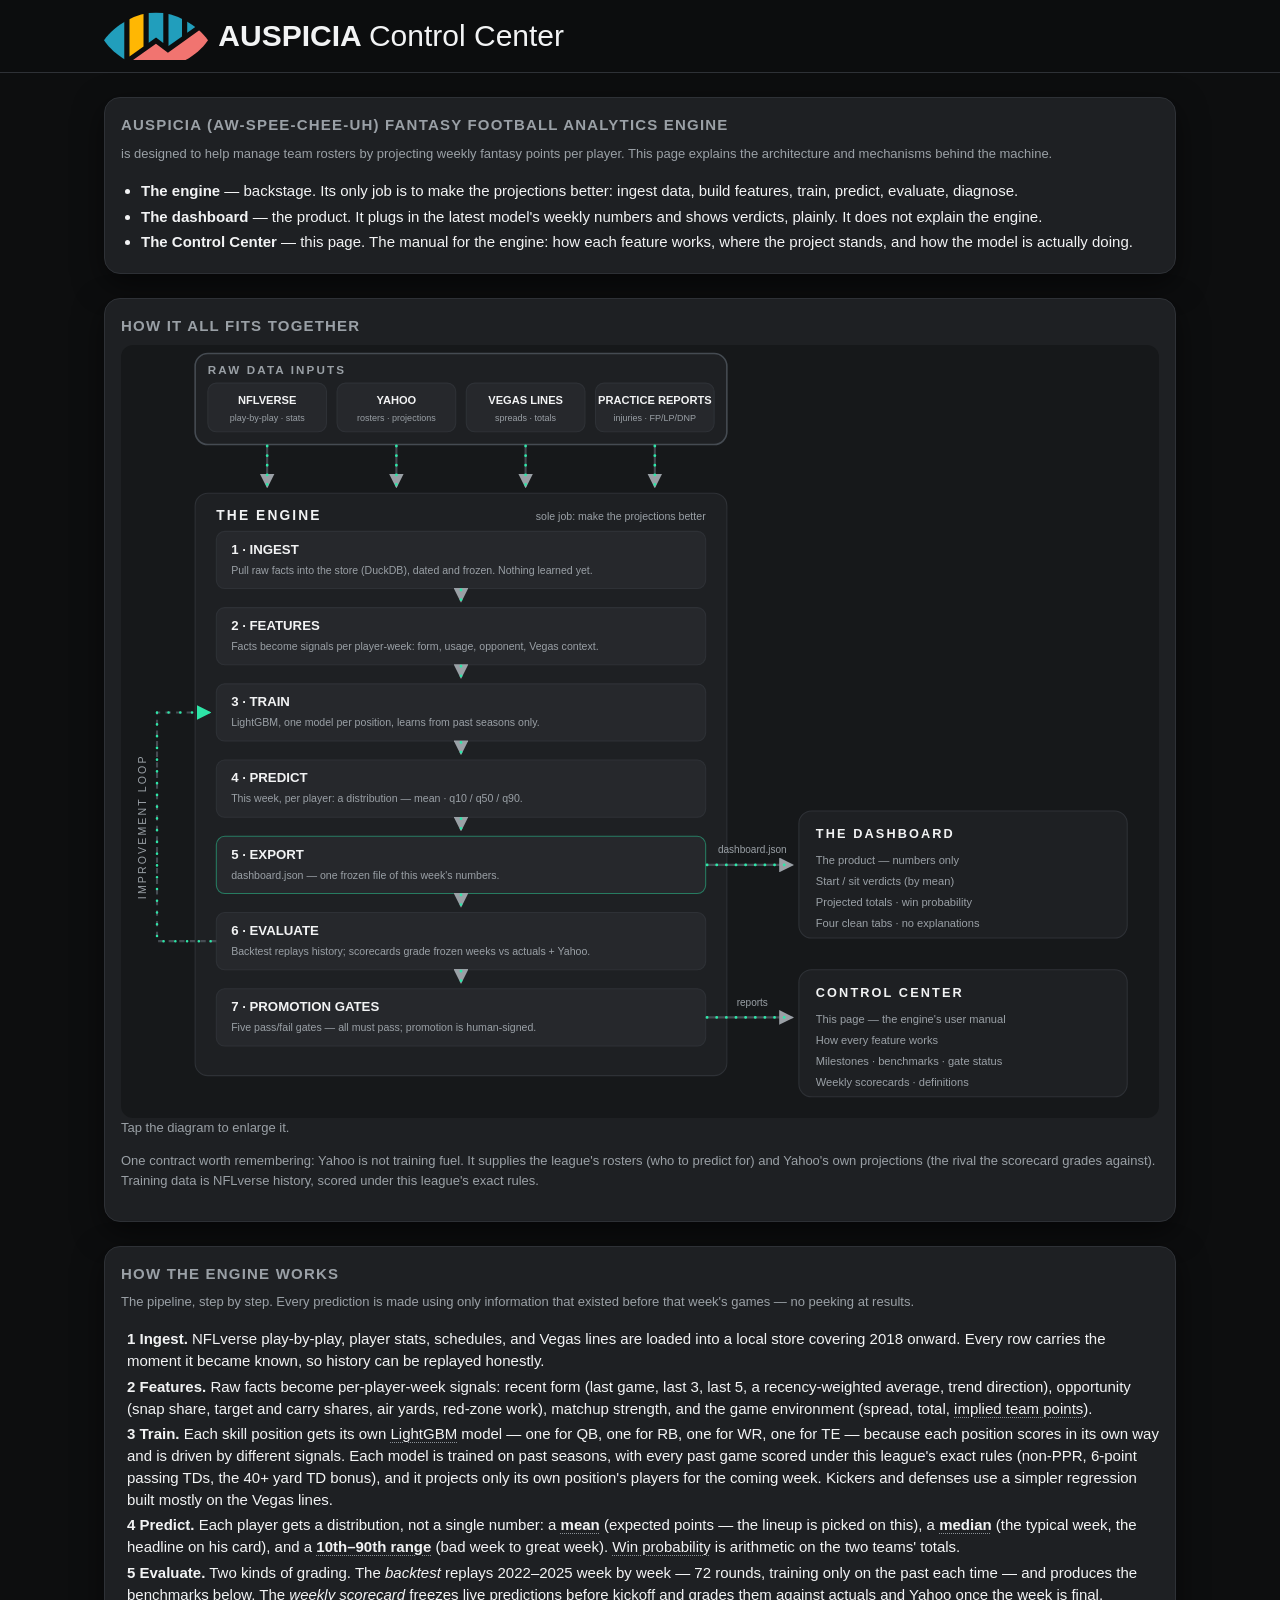
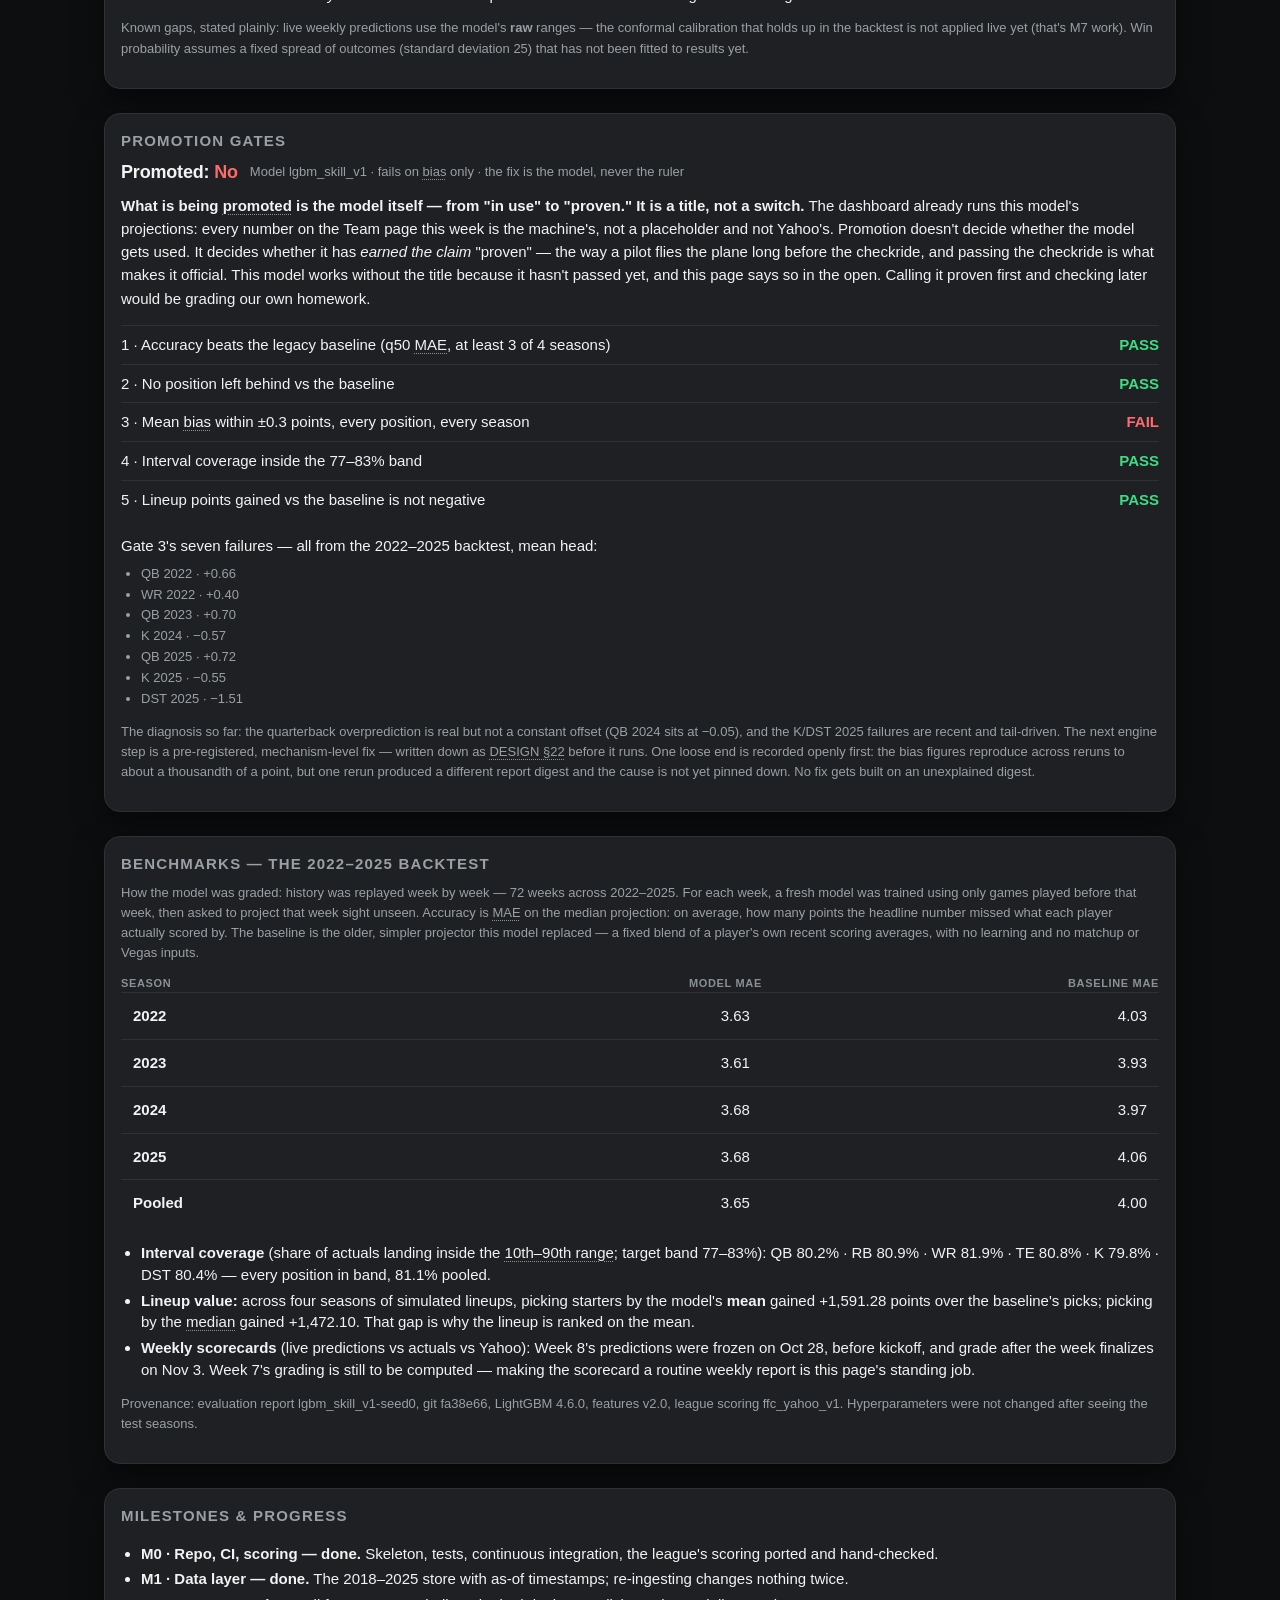
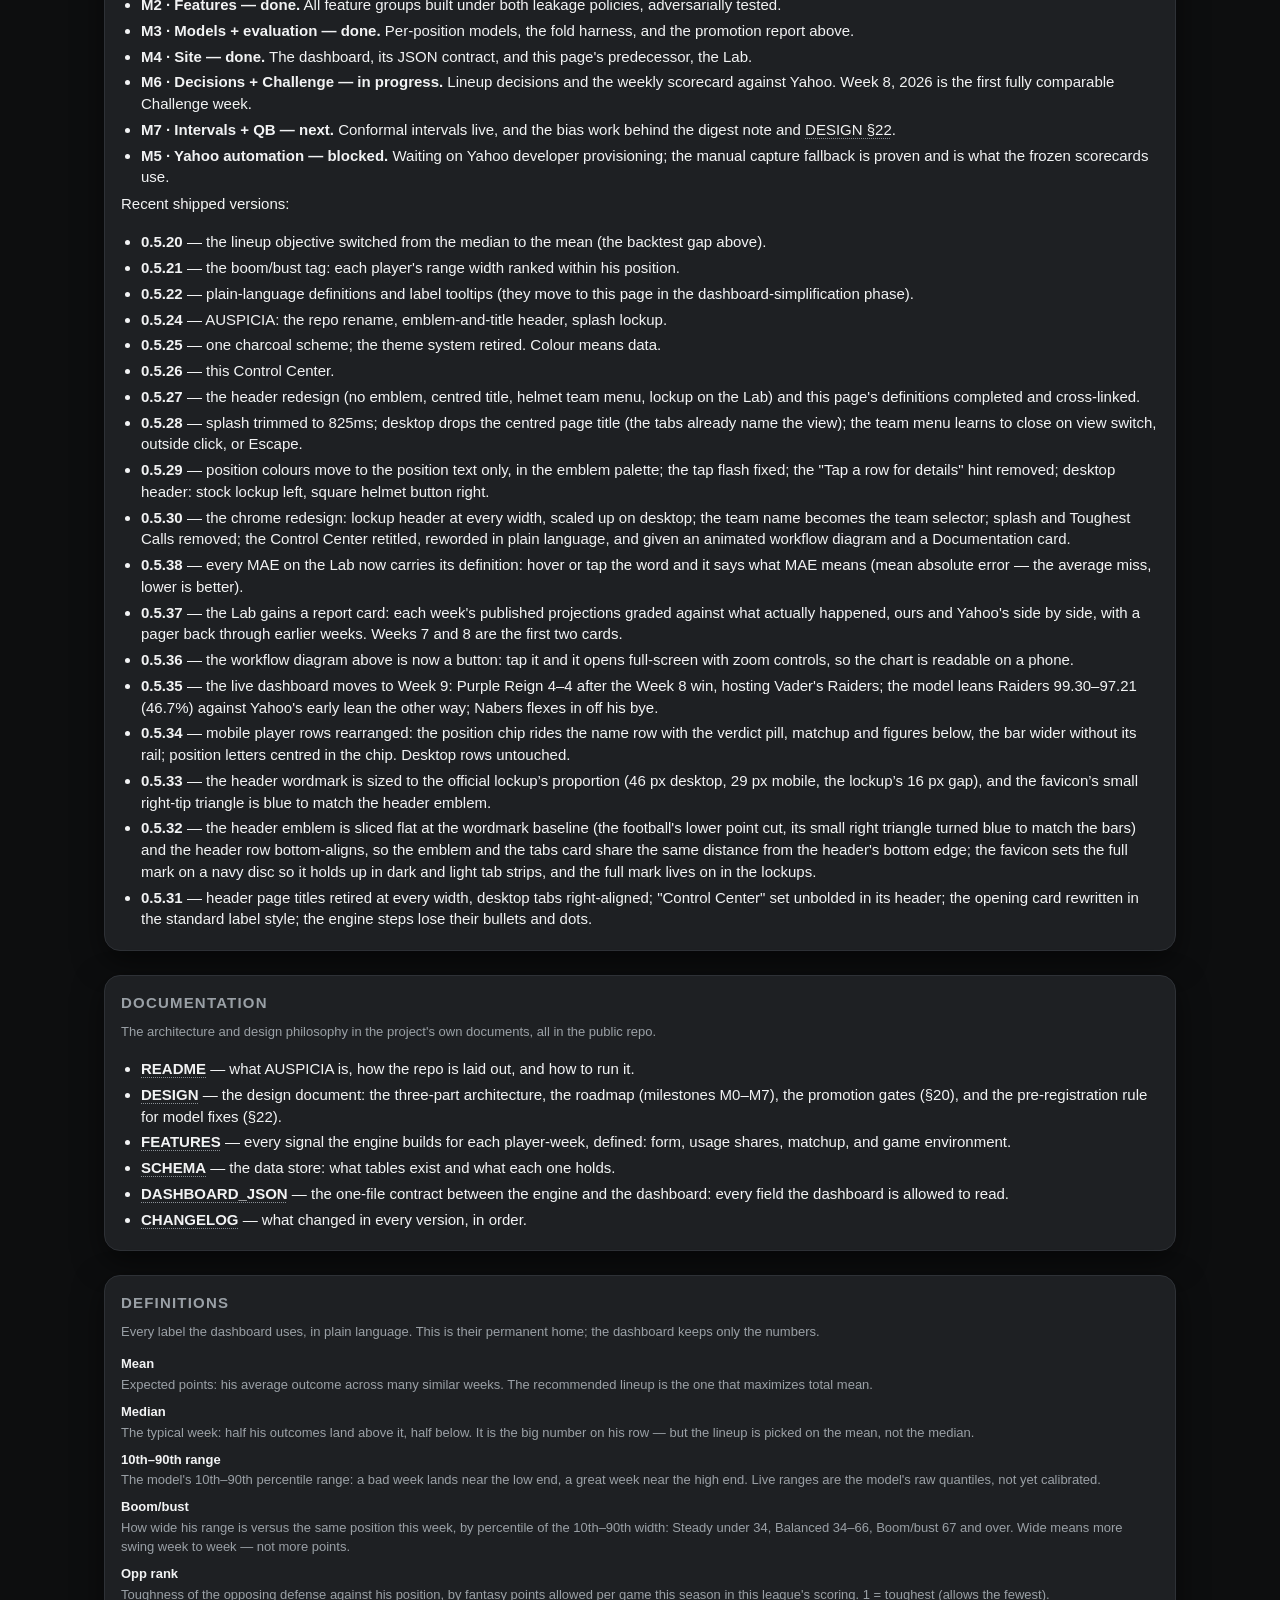
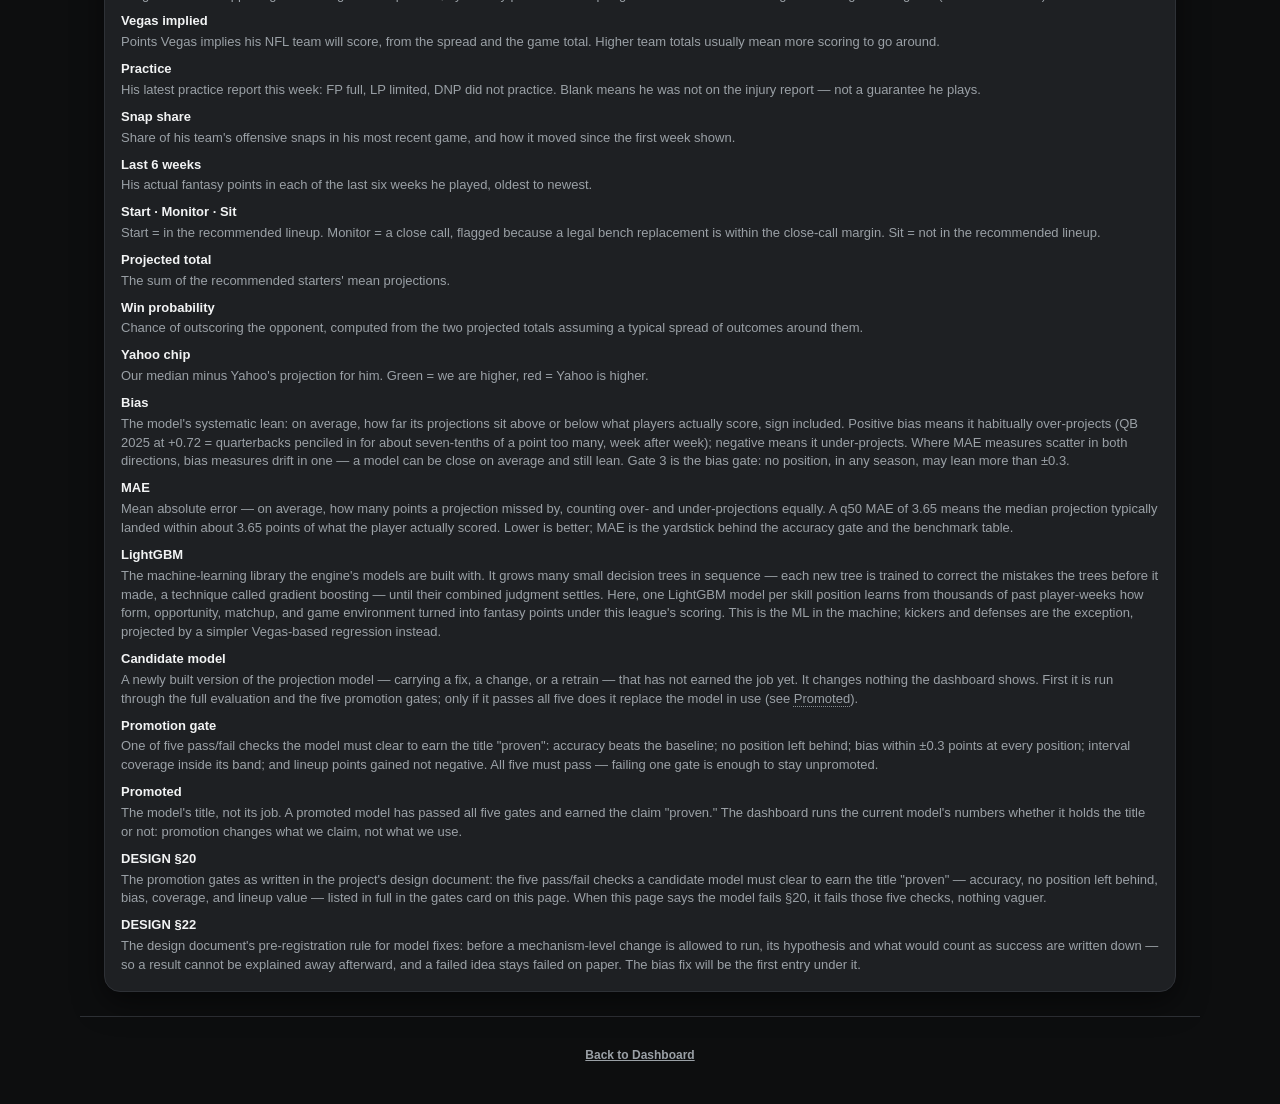
==== site/control.html @ 410cae4e "Lab: MAE carries its definition hover everywhere it appears (0.5.38)" ====
<!DOCTYPE html>
<html lang="en">
<head>
  <meta charset="utf-8">
  <meta name="viewport" content="width=device-width, initial-scale=1, viewport-fit=cover">
  <title>AUSPICIA Control Center</title>
  <link rel="icon" href="favicon.svg" type="image/svg+xml">
  <link rel="icon" href="favicon-32.png" type="image/png" sizes="32x32">
  <link rel="apple-touch-icon" href="apple-touch-icon.png">
  <meta name="theme-color" content="#0d0e0f">
  <link rel="stylesheet" href="app.css">
  <style>
    /* The Control Center keeps the emblem header; its brand rules live here
       now that the dashboard header no longer uses them. */
    .brand { display: flex; align-items: center; gap: 10px; font-weight: 800; font-size: 18px; white-space: nowrap; }
    .brand-sub { font-weight: 400; }
    /* The engine steps are numbered paragraphs, not a bulleted list: no
       markers, the number sits where the bullet used to be, and the step
       name flows in line with the rest of the text. */
    .steps { list-style: none; padding-left: 6px; }
    .brand-mark { height: 30px; width: auto; display: block; }
    .stack { display: flex; flex-direction: column; gap: 24px; }
    .diagram { width: 100%; height: auto; display: block; border-radius: 12px; }
    /* The diagram is a button: tapping it opens the enlarged view below.
       The button itself is invisible chrome — no border, no background. */
    .diagram-btn { display: block; width: 100%; padding: 0; border: 0; background: none; cursor: zoom-in; border-radius: 12px; -webkit-tap-highlight-color: transparent; }
    .diagram-hint { margin-top: 8px; }
    /* Enlarged diagram: a full-screen layer with its own zoom controls.
       The stage scrolls, so at any zoom past full width the reader pans by
       dragging or swiping; the buttons (or a double-tap) change the zoom. */
    .zoom { position: fixed; inset: 0; z-index: 60; background: #050607; display: flex; flex-direction: column; }
    .zoom[hidden] { display: none; }
    .zoom-bar { display: flex; align-items: center; justify-content: space-between; gap: 12px; padding: 10px 12px; }
    .zoom-title { font-size: 13px; color: var(--muted); }
    .zoom-btns { display: flex; gap: 8px; }
    .zoom-btns button { min-width: 44px; height: 44px; padding: 0 12px; border-radius: 10px; border: 1px solid var(--line); background: var(--card2); color: var(--text); font-size: 20px; line-height: 1; cursor: pointer; -webkit-tap-highlight-color: transparent; }
    .zoom-stage { flex: 1; overflow: auto; -webkit-overflow-scrolling: touch; padding: 4px 10px 18px; }
    .zoom-stage img { display: block; margin: 0 auto; max-width: none; height: auto; border-radius: 8px; }
    .gate-fails { margin: 8px 0 0; padding-left: 20px; color: var(--muted); font-size: 13px; }
    .gate-fails li { margin: 2px 0; }
    .status-line { display: flex; align-items: center; gap: 12px; flex-wrap: wrap; margin-bottom: 8px; }
    .status-line .verdict { font-size: 18px; font-weight: 800; letter-spacing: -0.01em; }
    .tbl td.pos-name { font-weight: 700; white-space: nowrap; }
    .card p { line-height: 1.55; }
    .defs > div { scroll-margin-top: 84px; }
    a.deflink { color: inherit; text-decoration: underline dotted var(--faint) 1px; text-underline-offset: 3px; }
    a.deflink:hover { color: var(--accent); }
    .card p:first-of-type { margin-top: 0; }
    /* The back link gets its own line, centred, under the footer note. */
    footer a { margin-left: 0; flex-basis: 100%; text-align: center; margin-top: 6px; }
    @media (min-width: 721px) {
      /* Desktop: the header lockup scales up to match the dashboard's
         (48px emblem, 30px text). Mobile keeps the compact size. */
      .brand { font-size: 30px; }
      .brand-mark { height: 48px; }
    }

  </style>
</head>
<body>
  <header class="top">
    <div class="top-in">
      <div class="brand"><img class="brand-mark" src="emblem.svg" alt="AUSPICIA"><span>AUSPICIA <span class="brand-sub">Control Center</span></span></div>
    </div>
  </header>
  <main>
    <div class="stack">

      <section class="card" aria-label="What AUSPICIA is">
        <h2>AUSPICIA (aw-SPEE-chee-uh) fantasy football analytics engine</h2>
        <p class="sub">is designed to help manage team rosters by projecting weekly fantasy points per player. This page explains the architecture and mechanisms behind the machine.</p>
        <ul class="why">
          <li><b>The engine</b> — backstage. Its only job is to make the projections better: ingest data, build features, train, predict, evaluate, diagnose.</li>
          <li><b>The dashboard</b> — the product. It plugs in the latest model's weekly numbers and shows verdicts, plainly. It does not explain the engine.</li>
          <li><b>The Control Center</b> — this page. The manual for the engine: how each feature works, where the project stands, and how the model is actually doing.</li>
        </ul>
      </section>

      <section class="card" aria-label="How it all fits together">
        <h2>How it all fits together</h2>
        <button type="button" class="diagram-btn" id="diagramOpen" aria-label="Enlarge the workflow diagram">
          <img class="diagram" src="workflow.svg" alt="Workflow diagram: the four raw data inputs — NFLverse, Yahoo, Vegas lines, and practice reports — sit in one box and flow down into the engine: ingest, features, train, predict, export, evaluate, promotion gates. The export sends dashboard.json to the dashboard; the gates send reports to the Control Center; an improvement loop runs from evaluate back up to train.">
        </button>
        <p class="sub diagram-hint">Tap the diagram to enlarge it.</p>
        <p class="sub">One contract worth remembering: Yahoo is not training fuel. It supplies the league's rosters (who to predict for) and Yahoo's own projections (the rival the scorecard grades against). Training data is NFLverse history, scored under this league's exact rules.</p>
      </section>

      <section class="card" aria-label="How the engine works">
        <h2>How the engine works</h2>
        <p class="sub">The pipeline, step by step. Every prediction is made using only information that existed before that week's games — no peeking at results.</p>
        <ul class="why steps">
          <li><b>1 Ingest.</b> NFLverse play-by-play, player stats, schedules, and Vegas lines are loaded into a local store covering 2018 onward. Every row carries the moment it became known, so history can be replayed honestly.</li>
          <li><b>2 Features.</b> Raw facts become per-player-week signals: recent form (last game, last 3, last 5, a recency-weighted average, trend direction), opportunity (snap share, target and carry shares, air yards, red-zone work), matchup strength, and the game environment (spread, total, <a class="deflink" href="#def-vegas">implied team points</a>).</li>
          <li><b>3 Train.</b> Each skill position gets its own <a class="deflink" href="#def-lightgbm">LightGBM</a> model — one for QB, one for RB, one for WR, one for TE — because each position scores in its own way and is driven by different signals. Each model is trained on past seasons, with every past game scored under this league's exact rules (non-PPR, 6-point passing TDs, the 40+ yard TD bonus), and it projects only its own position's players for the coming week. Kickers and defenses use a simpler regression built mostly on the Vegas lines.</li>
          <li><b>4 Predict.</b> Each player gets a distribution, not a single number: a <a class="deflink" href="#def-mean"><b>mean</b></a> (expected points — the lineup is picked on this), a <a class="deflink" href="#def-median"><b>median</b></a> (the typical week, the headline on his card), and a <a class="deflink" href="#def-range"><b>10th–90th range</b></a> (bad week to great week). <a class="deflink" href="#def-winprob">Win probability</a> is arithmetic on the two teams' totals.</li>
          <li><b>5 Evaluate.</b> Two kinds of grading. The <i>backtest</i> replays 2022–2025 week by week — 72 rounds, training only on the past each time — and produces the benchmarks below. The <i>weekly scorecard</i> freezes live predictions before kickoff and grades them against actuals and Yahoo once the week is final.</li>
        </ul>
        <p class="sub">Known gaps, stated plainly: live weekly predictions use the model's <b>raw</b> ranges — the conformal calibration that holds up in the backtest is not applied live yet (that's M7 work). Win probability assumes a fixed spread of outcomes (standard deviation 25) that has not been fitted to results yet.</p>
      </section>

      <section class="card" aria-label="Promotion gates">
        <h2>Promotion gates</h2>
        <div class="status-line">
          <span class="verdict">Promoted: <span class="fail">No</span></span>
          <span class="sub">Model <span class="num">lgbm_skill_v1</span> · fails on <a class="deflink" href="#def-bias">bias</a> only · the fix is the model, never the ruler</span>
        </div>
        <p><b>What is being <a class="deflink" href="#def-promoted">promoted</a> is the model itself — from "in use" to "proven." It is a title, not a switch.</b> The dashboard already runs this model's projections: every number on the Team page this week is the machine's, not a placeholder and not Yahoo's. Promotion doesn't decide whether the model gets used. It decides whether it has <i>earned the claim</i> "proven" — the way a pilot flies the plane long before the checkride, and passing the checkride is what makes it official. This model works without the title because it hasn't passed yet, and this page says so in the open. Calling it proven first and checking later would be grading our own homework.</p>
        <ul class="crit">
          <li><span>1 · Accuracy beats the legacy baseline (q50 <a class="deflink" href="#def-mae">MAE</a>, at least 3 of 4 seasons)</span><span class="pass">PASS</span></li>
          <li><span>2 · No position left behind vs the baseline</span><span class="pass">PASS</span></li>
          <li><span>3 · Mean <a class="deflink" href="#def-bias">bias</a> within ±0.3 points, every position, every season</span><span class="fail">FAIL</span></li>
          <li><span>4 · Interval coverage inside the 77–83% band</span><span class="pass">PASS</span></li>
          <li><span>5 · Lineup points gained vs the baseline is not negative</span><span class="pass">PASS</span></li>
        </ul>
        <p style="margin-bottom: 0;">Gate 3's seven failures — all from the 2022–2025 backtest, mean head:</p>
        <ul class="gate-fails">
          <li>QB 2022 · <span class="num">+0.66</span></li>
          <li>WR 2022 · <span class="num">+0.40</span></li>
          <li>QB 2023 · <span class="num">+0.70</span></li>
          <li>K 2024 · <span class="num">−0.57</span></li>
          <li>QB 2025 · <span class="num">+0.72</span></li>
          <li>K 2025 · <span class="num">−0.55</span></li>
          <li>DST 2025 · <span class="num">−1.51</span></li>
        </ul>
        <p class="sub">The diagnosis so far: the quarterback overprediction is real but not a constant offset (QB 2024 sits at −0.05), and the K/DST 2025 failures are recent and tail-driven. The next engine step is a pre-registered, mechanism-level fix — written down as <a class="deflink" href="#def-design22">DESIGN §22</a> before it runs. One loose end is recorded openly first: the bias figures reproduce across reruns to about a thousandth of a point, but one rerun produced a different report digest and the cause is not yet pinned down. No fix gets built on an unexplained digest.</p>
      </section>

      <section class="card" aria-label="Benchmarks">
        <h2>Benchmarks — the 2022–2025 backtest</h2>
        <p class="sub">How the model was graded: history was replayed week by week — 72 weeks across 2022–2025. For each week, a fresh model was trained using only games played before that week, then asked to project that week sight unseen. Accuracy is <a class="deflink" href="#def-mae">MAE</a> on the median projection: on average, how many points the headline number missed what each player actually scored by. The baseline is the older, simpler projector this model replaced — a fixed blend of a player's own recent scoring averages, with no learning and no matchup or Vegas inputs.</p>
        <div class="table-card" style="padding: 0; overflow-x: auto;">
          <table class="tbl">
            <thead>
              <tr><th scope="col">Season</th><th scope="col" class="r">Model MAE</th><th scope="col" class="r">Baseline MAE</th></tr>
            </thead>
            <tbody>
              <tr><td class="pos-name">2022</td><td class="r num">3.63</td><td class="r num">4.03</td></tr>
              <tr><td class="pos-name">2023</td><td class="r num">3.61</td><td class="r num">3.93</td></tr>
              <tr><td class="pos-name">2024</td><td class="r num">3.68</td><td class="r num">3.97</td></tr>
              <tr><td class="pos-name">2025</td><td class="r num">3.68</td><td class="r num">4.06</td></tr>
              <tr><td class="pos-name">Pooled</td><td class="r num">3.65</td><td class="r num">4.00</td></tr>
            </tbody>
          </table>
        </div>
        <ul class="why">
          <li><b>Interval coverage</b> (share of actuals landing inside the <a class="deflink" href="#def-range">10th–90th range</a>; target band 77–83%): QB <span class="num">80.2%</span> · RB <span class="num">80.9%</span> · WR <span class="num">81.9%</span> · TE <span class="num">80.8%</span> · K <span class="num">79.8%</span> · DST <span class="num">80.4%</span> — every position in band, <span class="num">81.1%</span> pooled.</li>
          <li><b>Lineup value:</b> across four seasons of simulated lineups, picking starters by the model's <b>mean</b> gained <span class="num">+1,591.28</span> points over the baseline's picks; picking by the <a class="deflink" href="#def-median">median</a> gained <span class="num">+1,472.10</span>. That gap is why the lineup is ranked on the mean.</li>
          <li><b>Weekly scorecards</b> (live predictions vs actuals vs Yahoo): Week 8's predictions were frozen on Oct 28, before kickoff, and grade after the week finalizes on Nov 3. Week 7's grading is still to be computed — making the scorecard a routine weekly report is this page's standing job.</li>
        </ul>
        <p class="sub">Provenance: evaluation report <span class="num">lgbm_skill_v1-seed0</span>, git <span class="num">fa38e66</span>, LightGBM 4.6.0, features v2.0, league scoring ffc_yahoo_v1. Hyperparameters were not changed after seeing the test seasons.</p>
      </section>

      <section class="card" aria-label="Milestones and progress">
        <h2>Milestones &amp; progress</h2>
        <ul class="why">
          <li><b>M0 · Repo, CI, scoring — done.</b> Skeleton, tests, continuous integration, the league's scoring ported and hand-checked.</li>
          <li><b>M1 · Data layer — done.</b> The 2018–2025 store with as-of timestamps; re-ingesting changes nothing twice.</li>
          <li><b>M2 · Features — done.</b> All feature groups built under both leakage policies, adversarially tested.</li>
          <li><b>M3 · Models + evaluation — done.</b> Per-position models, the fold harness, and the promotion report above.</li>
          <li><b>M4 · Site — done.</b> The dashboard, its JSON contract, and this page's predecessor, the Lab.</li>
          <li><b>M6 · Decisions + Challenge — in progress.</b> Lineup decisions and the weekly scorecard against Yahoo. Week 8, 2026 is the first fully comparable Challenge week.</li>
          <li><b>M7 · Intervals + QB — next.</b> Conformal intervals live, and the bias work behind the digest note and <a class="deflink" href="#def-design22">DESIGN §22</a>.</li>
          <li><b>M5 · Yahoo automation — blocked.</b> Waiting on Yahoo developer provisioning; the manual capture fallback is proven and is what the frozen scorecards use.</li>
        </ul>
        <p style="margin-bottom: 0;">Recent shipped versions:</p>
        <ul class="why">
          <li><b>0.5.20</b> — the lineup objective switched from the median to the mean (the backtest gap above).</li>
          <li><b>0.5.21</b> — the boom/bust tag: each player's range width ranked within his position.</li>
          <li><b>0.5.22</b> — plain-language definitions and label tooltips (they move to this page in the dashboard-simplification phase).</li>
          <li><b>0.5.24</b> — AUSPICIA: the repo rename, emblem-and-title header, splash lockup.</li>
          <li><b>0.5.25</b> — one charcoal scheme; the theme system retired. Colour means data.</li>
          <li><b>0.5.26</b> — this Control Center.</li>
          <li><b>0.5.27</b> — the header redesign (no emblem, centred title, helmet team menu, lockup on the Lab) and this page's definitions completed and cross-linked.</li>
          <li><b>0.5.28</b> — splash trimmed to 825ms; desktop drops the centred page title (the tabs already name the view); the team menu learns to close on view switch, outside click, or Escape.</li>
          <li><b>0.5.29</b> — position colours move to the position text only, in the emblem palette; the tap flash fixed; the "Tap a row for details" hint removed; desktop header: stock lockup left, square helmet button right.</li>
          <li><b>0.5.30</b> — the chrome redesign: lockup header at every width, scaled up on desktop; the team name becomes the team selector; splash and Toughest Calls removed; the Control Center retitled, reworded in plain language, and given an animated workflow diagram and a Documentation card.</li>
          <li><b>0.5.38</b> — every MAE on the Lab now carries its definition: hover or tap the word and it says what MAE means (mean absolute error — the average miss, lower is better).</li>
          <li><b>0.5.37</b> — the Lab gains a report card: each week's published projections graded against what actually happened, ours and Yahoo's side by side, with a pager back through earlier weeks. Weeks 7 and 8 are the first two cards.</li>
          <li><b>0.5.36</b> — the workflow diagram above is now a button: tap it and it opens full-screen with zoom controls, so the chart is readable on a phone.</li>
          <li><b>0.5.35</b> — the live dashboard moves to Week 9: Purple Reign 4–4 after the Week 8 win, hosting Vader's Raiders; the model leans Raiders 99.30–97.21 (46.7%) against Yahoo's early lean the other way; Nabers flexes in off his bye.</li>
          <li><b>0.5.34</b> — mobile player rows rearranged: the position chip rides the name row with the verdict pill, matchup and figures below, the bar wider without its rail; position letters centred in the chip. Desktop rows untouched.</li>
          <li><b>0.5.33</b> — the header wordmark is sized to the official lockup’s proportion (46 px desktop, 29 px mobile, the lockup’s 16 px gap), and the favicon’s small right-tip triangle is blue to match the header emblem.</li>
          <li><b>0.5.32</b> — the header emblem is sliced flat at the wordmark baseline (the football's lower point cut, its small right triangle turned blue to match the bars) and the header row bottom-aligns, so the emblem and the tabs card share the same distance from the header's bottom edge; the favicon sets the full mark on a navy disc so it holds up in dark and light tab strips, and the full mark lives on in the lockups.</li>
          <li><b>0.5.31</b> — header page titles retired at every width, desktop tabs right-aligned; "Control Center" set unbolded in its header; the opening card rewritten in the standard label style; the engine steps lose their bullets and dots.</li>
        </ul>
      </section>

      <section class="card" aria-label="Documentation">
        <h2>Documentation</h2>
        <p class="sub">The architecture and design philosophy in the project's own documents, all in the public repo.</p>
        <ul class="why">
          <li><a class="deflink" href="https://github.com/Jpidge/auspicia/blob/main/README.md"><b>README</b></a> — what AUSPICIA is, how the repo is laid out, and how to run it.</li>
          <li><a class="deflink" href="https://github.com/Jpidge/auspicia/blob/main/docs/DESIGN.md"><b>DESIGN</b></a> — the design document: the three-part architecture, the roadmap (milestones M0–M7), the promotion gates (§20), and the pre-registration rule for model fixes (§22).</li>
          <li><a class="deflink" href="https://github.com/Jpidge/auspicia/blob/main/docs/FEATURES.md"><b>FEATURES</b></a> — every signal the engine builds for each player-week, defined: form, usage shares, matchup, and game environment.</li>
          <li><a class="deflink" href="https://github.com/Jpidge/auspicia/blob/main/docs/SCHEMA.md"><b>SCHEMA</b></a> — the data store: what tables exist and what each one holds.</li>
          <li><a class="deflink" href="https://github.com/Jpidge/auspicia/blob/main/docs/DASHBOARD_JSON.md"><b>DASHBOARD_JSON</b></a> — the one-file contract between the engine and the dashboard: every field the dashboard is allowed to read.</li>
          <li><a class="deflink" href="https://github.com/Jpidge/auspicia/blob/main/CHANGELOG.md"><b>CHANGELOG</b></a> — what changed in every version, in order.</li>
        </ul>
      </section>

      <section class="card" aria-label="Definitions">
        <h2>Definitions</h2>
        <p class="sub">Every label the dashboard uses, in plain language. This is their permanent home; the dashboard keeps only the numbers.</p>
        <dl class="defs">
          <div id="def-mean"><dt>Mean</dt><dd>Expected points: his average outcome across many similar weeks. The recommended lineup is the one that maximizes total mean.</dd></div>
          <div id="def-median"><dt>Median</dt><dd>The typical week: half his outcomes land above it, half below. It is the big number on his row — but the lineup is picked on the mean, not the median.</dd></div>
          <div id="def-range"><dt>10th–90th range</dt><dd>The model's 10th–90th percentile range: a bad week lands near the low end, a great week near the high end. Live ranges are the model's raw quantiles, not yet calibrated.</dd></div>
          <div id="def-boombust"><dt>Boom/bust</dt><dd>How wide his range is versus the same position this week, by percentile of the 10th–90th width: Steady under 34, Balanced 34–66, Boom/bust 67 and over. Wide means more swing week to week — not more points.</dd></div>
          <div id="def-opprank"><dt>Opp rank</dt><dd>Toughness of the opposing defense against his position, by fantasy points allowed per game this season in this league's scoring. 1 = toughest (allows the fewest).</dd></div>
          <div id="def-vegas"><dt>Vegas implied</dt><dd>Points Vegas implies his NFL team will score, from the spread and the game total. Higher team totals usually mean more scoring to go around.</dd></div>
          <div id="def-practice"><dt>Practice</dt><dd>His latest practice report this week: FP full, LP limited, DNP did not practice. Blank means he was not on the injury report — not a guarantee he plays.</dd></div>
          <div id="def-snap"><dt>Snap share</dt><dd>Share of his team's offensive snaps in his most recent game, and how it moved since the first week shown.</dd></div>
          <div id="def-last6"><dt>Last 6 weeks</dt><dd>His actual fantasy points in each of the last six weeks he played, oldest to newest.</dd></div>
          <div id="def-verdicts"><dt>Start · Monitor · Sit</dt><dd>Start = in the recommended lineup. Monitor = a close call, flagged because a legal bench replacement is within the close-call margin. Sit = not in the recommended lineup.</dd></div>
          <div id="def-projtotal"><dt>Projected total</dt><dd>The sum of the recommended starters' mean projections.</dd></div>
          <div id="def-winprob"><dt>Win probability</dt><dd>Chance of outscoring the opponent, computed from the two projected totals assuming a typical spread of outcomes around them.</dd></div>
          <div id="def-yahoo"><dt>Yahoo chip</dt><dd>Our median minus Yahoo's projection for him. Green = we are higher, red = Yahoo is higher.</dd></div>
          <div id="def-bias"><dt>Bias</dt><dd>The model's systematic lean: on average, how far its projections sit above or below what players actually score, sign included. Positive bias means it habitually over-projects (QB 2025 at +0.72 = quarterbacks penciled in for about seven-tenths of a point too many, week after week); negative means it under-projects. Where MAE measures scatter in both directions, bias measures drift in one — a model can be close on average and still lean. Gate 3 is the bias gate: no position, in any season, may lean more than ±0.3.</dd></div>
          <div id="def-mae"><dt>MAE</dt><dd>Mean absolute error — on average, how many points a projection missed by, counting over- and under-projections equally. A q50 MAE of 3.65 means the median projection typically landed within about 3.65 points of what the player actually scored. Lower is better; MAE is the yardstick behind the accuracy gate and the benchmark table.</dd></div>
          <div id="def-lightgbm"><dt>LightGBM</dt><dd>The machine-learning library the engine's models are built with. It grows many small decision trees in sequence — each new tree is trained to correct the mistakes the trees before it made, a technique called gradient boosting — until their combined judgment settles. Here, one LightGBM model per skill position learns from thousands of past player-weeks how form, opportunity, matchup, and game environment turned into fantasy points under this league's scoring. This is the ML in the machine; kickers and defenses are the exception, projected by a simpler Vegas-based regression instead.</dd></div>
          <div id="def-candidate"><dt>Candidate model</dt><dd>A newly built version of the projection model — carrying a fix, a change, or a retrain — that has not earned the job yet. It changes nothing the dashboard shows. First it is run through the full evaluation and the five promotion gates; only if it passes all five does it replace the model in use (see <a class="deflink" href="#def-promoted">Promoted</a>).</dd></div>
          <div id="def-gate"><dt>Promotion gate</dt><dd>One of five pass/fail checks the model must clear to earn the title "proven": accuracy beats the baseline; no position left behind; bias within ±0.3 points at every position; interval coverage inside its band; and lineup points gained not negative. All five must pass — failing one gate is enough to stay unpromoted.</dd></div>
          <div id="def-promoted"><dt>Promoted</dt><dd>The model's title, not its job. A promoted model has passed all five gates and earned the claim "proven." The dashboard runs the current model's numbers whether it holds the title or not: promotion changes what we claim, not what we use.</dd></div>
          <div id="def-design20"><dt>DESIGN §20</dt><dd>The promotion gates as written in the project's design document: the five pass/fail checks a candidate model must clear to earn the title "proven" — accuracy, no position left behind, bias, coverage, and lineup value — listed in full in the gates card on this page. When this page says the model fails §20, it fails those five checks, nothing vaguer.</dd></div>
          <div id="def-design22"><dt>DESIGN §22</dt><dd>The design document's pre-registration rule for model fixes: before a mechanism-level change is allowed to run, its hypothesis and what would count as success are written down — so a result cannot be explained away afterward, and a failed idea stays failed on paper. The bias fix will be the first entry under it.</dd></div>
        </dl>
      </section>

    </div>
  </main>
  <footer>
    <a href="index.html">Back to Dashboard</a>
  </footer>

  <div class="zoom" id="diagramZoom" hidden role="dialog" aria-modal="true" aria-label="Workflow diagram, enlarged">
    <div class="zoom-bar">
      <span class="zoom-title">How it all fits together</span>
      <div class="zoom-btns">
        <button type="button" id="zoomOut" aria-label="Zoom out">&minus;</button>
        <button type="button" id="zoomIn" aria-label="Zoom in">+</button>
        <button type="button" id="zoomClose" aria-label="Close the enlarged diagram">&times;</button>
      </div>
    </div>
    <div class="zoom-stage" id="zoomStage">
      <img id="zoomImg" src="workflow.svg" alt="Workflow diagram: the four raw data inputs — NFLverse, Yahoo, Vegas lines, and practice reports — sit in one box and flow down into the engine: ingest, features, train, predict, export, evaluate, promotion gates. The export sends dashboard.json to the dashboard; the gates send reports to the Control Center; an improvement loop runs from evaluate back up to train.">
    </div>
  </div>

  <script>
    // The workflow diagram, enlarged: the card-sized copy is a button that
    // opens a full-screen layer. Zoom is the image's width as a multiple of
    // the layer's width; the layer scrolls, so panning is plain dragging.
    (function () {
      var openBtn = document.getElementById("diagramOpen");
      var zoom = document.getElementById("diagramZoom");
      var stage = document.getElementById("zoomStage");
      var img = document.getElementById("zoomImg");
      var closeBtn = document.getElementById("zoomClose");
      var scale = 1;
      function apply() { img.style.width = (scale * 100) + "%"; }
      function show() {
        scale = 1; apply();
        zoom.hidden = false;
        document.body.style.overflow = "hidden";
        stage.scrollTop = 0; stage.scrollLeft = 0;
        closeBtn.focus();
      }
      function hide() {
        zoom.hidden = true;
        document.body.style.overflow = "";
        openBtn.focus();
      }
      openBtn.addEventListener("click", show);
      closeBtn.addEventListener("click", hide);
      document.getElementById("zoomIn").addEventListener("click", function () {
        scale = Math.min(4, scale + 0.5); apply();
      });
      document.getElementById("zoomOut").addEventListener("click", function () {
        scale = Math.max(1, scale - 0.5); apply();
      });
      stage.addEventListener("dblclick", function () {
        scale = scale > 1 ? 1 : 2.5; apply();
      });
      zoom.addEventListener("click", function (e) { if (e.target === zoom) hide(); });
      document.addEventListener("keydown", function (e) {
        if (e.key === "Escape" && !zoom.hidden) hide();
      });
    })();
  </script>
</body>
</html>
---- site/app.css ----
:root {
  color-scheme: dark;
  --bg: #0d0e0f;
  --bg2: #16181a;
  --card: #1e2023;
  --card2: #26282c;
  --line: #2e3136;
  --text: #f2f3f4;
  --muted: #9aa0a6;
  --faint: #8a9096;
  --accent: #f5f5f4;
  --accent-ink: #101112;
  --accentSoft: rgba(245, 245, 244, 0.14);
  --good: #3ddc84;
  --goodSoft: rgba(61, 220, 132, 0.15);
  --bad: #ff6b6b;
  --badSoft: rgba(255, 107, 107, 0.15);
  --warn: #ffc24b;
  --warnSoft: rgba(255, 194, 75, 0.16);
  --qb: #9aa0a6;
  --rb: #9aa0a6;
  --wr: #9aa0a6;
  --te: #9aa0a6;
  --k: #9aa0a6;
  --def: #9aa0a6;
  --shadow: 0 10px 30px rgba(0, 0, 0, 0.5);
  --r: 16px;
  --font: -apple-system, BlinkMacSystemFont, "Segoe UI", Roboto, "Helvetica Neue", Arial, sans-serif;
  --mono: ui-monospace, SFMono-Regular, Menlo, Consolas, monospace;
}
* { box-sizing: border-box; -webkit-tap-highlight-color: transparent; }
[hidden] { display: none !important; }
svg[hidden] { display: none; }
html, body { margin: 0; }
body {
  background: var(--bg);
  color: var(--text);
  font: 15px/1.45 var(--font);
  min-height: 100vh;
}
button, select { font: inherit; color: inherit; }
:focus-visible { outline: 2px solid var(--accent); outline-offset: 2px; }
.num { font-variant-numeric: tabular-nums; }
header.top {
  position: sticky;
  top: 0;
  z-index: 20;
  background: color-mix(in srgb, var(--bg) 88%, transparent);
  backdrop-filter: blur(10px);
  border-bottom: 1px solid var(--line);
}
.top-in {
  max-width: 1120px;
  margin: 0 auto;
  padding: 12px 24px;
  display: flex;
  align-items: flex-end;
  gap: 16px;
}
.hdr-logo { display: flex; align-items: center; }
.hdr-logo img { height: 34px; width: auto; display: block; }
/* No page title at any width (owner call, 2026-11-01): the nav already
   names the current view — bottom bar on mobile, tabs on desktop. */
.hdr-title { display: none; }
@media (min-width: 721px) {
  /* Desktop header (owner design: mocked 2026-10-31, approved 2026-11-01):
     the horizontal lockup returns at the left as the stock brand SVG — its
     baked-in proportions (word caps ~0.59x the emblem height) are the
     owner's chosen ratio, so no live-text lockup is composed here. The
     helmet moves right of the tabs in a rounded-square button matched to
     the tabs card (54px, --card surface, same radius and border), showing
     the glyph only — no disc, no flip; at the right edge it already faces
     into the page. The team menu drops right-aligned from it. Mobile keeps
     the earlier header: centered title, round disc helmet at the right. */
  .hdr-logo { display: flex; align-items: center; }
  .hdr-logo img { height: 56px; width: auto; display: block; }
  .teammenu { left: auto; right: 0; }
}
.teammenu { position: absolute; left: 0; top: calc(100% + 8px); background: var(--card); border: 1px solid var(--line); border-radius: 14px; padding: 6px; min-width: 232px; z-index: 60; box-shadow: 0 16px 40px rgba(0,0,0,.5); }
.tm-item { display: block; width: 100%; text-align: left; padding: 10px 12px; border-radius: 9px; background: none; border: 0; color: var(--text); font: inherit; cursor: pointer; }
.tm-item:hover { background: var(--card2); }
.tm-item.cur { background: var(--card2); font-weight: 650; }
.tm-item.cur::after { content: "\2713"; float: right; color: var(--muted); }

.badge {
  display: inline-flex; align-items: center; gap: 4px;
  font-size: 11px; font-weight: 700; letter-spacing: 0.04em; text-transform: uppercase;
  padding: 2px 8px; border-radius: 999px;
  background: var(--warnSoft); color: var(--warn);
  border: 1px solid color-mix(in srgb, var(--warn) 40%, transparent);
  white-space: nowrap;
}
nav.tabs {
  display: flex; gap: 4px; margin-left: auto;
  background: var(--card); border: 1px solid var(--line); border-radius: 12px; padding: 4px;
}
nav.tabs button {
  border: 0; background: none; padding: 8px 16px; border-radius: 8px; cursor: pointer;
  color: var(--muted); font-weight: 600; display: flex; align-items: center; gap: 8px;
  min-height: 44px;
}
nav.tabs button svg { width: 18px; height: 18px; }
nav.tabs button[aria-selected="true"] { background: var(--accentSoft); color: var(--accent); }
nav.tabs button:hover { color: var(--text); }
.icon-btn {
  border: 1px solid var(--line); background: var(--card);
  width: 44px; height: 44px; border-radius: 12px;
  display: grid; place-items: center; cursor: pointer; flex: none;
}
.icon-btn svg { width: 18px; height: 18px; }
main { max-width: 1120px; margin: 0 auto; padding: 24px; }
section.view { display: none; }
section.view.on { display: block; }
h1 { font-size: 24px; margin: 0 0 8px; letter-spacing: -0.02em; }
h2 { font-size: 15px; margin: 0 0 8px; text-transform: uppercase; letter-spacing: 0.08em; color: var(--muted); font-weight: 700; }
.sub { color: var(--muted); font-size: 13px; }
.card { background: var(--card); border: 1px solid var(--line); border-radius: var(--r); box-shadow: var(--shadow); padding: 16px; }
.hero { display: flex; flex-wrap: wrap; align-items: flex-end; justify-content: space-between; gap: 16px; margin-bottom: 16px; }
.kick { display: flex; align-items: center; gap: 8px; background: var(--card); border: 1px solid var(--line); border-radius: 12px; padding: 8px 16px; }
.kick b { font-family: var(--mono); font-size: 16px; color: var(--accent); }
.cols { display: grid; grid-template-columns: minmax(0, 1fr) 340px; gap: 24px; align-items: start; }
.main-col, .side-col { display: flex; flex-direction: column; gap: 24px; min-width: 0; }
.side-col { position: sticky; top: 76px; align-self: start; }
.mu { display: grid; grid-template-columns: 1fr auto 1fr; align-items: center; gap: 16px; }
.mu .t { display: flex; flex-direction: column; gap: 2px; }
.mu .t.r { text-align: right; align-items: flex-end; }
.mu .pts { font-size: 36px; font-weight: 800; letter-spacing: -0.03em; line-height: 1.1; }
.mu .me .pts { color: var(--accent); }
.vs { font-size: 12px; font-weight: 800; color: var(--faint); background: var(--card2); border-radius: 999px; padding: 4px 8px; }
.wp { margin-top: 16px; }
.wpbar { height: 10px; border-radius: 999px; background: var(--card2); overflow: hidden; display: flex; }
.wpbar i { display: block; height: 100%; background: linear-gradient(90deg, var(--accent), color-mix(in srgb, var(--accent) 60%, #5b6cff)); }
.wplab { display: flex; justify-content: space-between; font-size: 13px; color: var(--muted); margin-top: 8px; }
.wplab b { color: var(--text); }
.list { display: flex; flex-direction: column; gap: 8px; }
.row { background: var(--card); border: 1px solid var(--line); border-radius: 14px; box-shadow: var(--shadow); overflow: hidden; }
.row.open { border-color: color-mix(in srgb, var(--accent) 50%, var(--line)); }
.rbtn {
  all: unset; box-sizing: border-box; width: 100%; cursor: pointer;
  display: grid; grid-template-columns: 52px minmax(0, 1.3fr) minmax(0, 1.6fr) auto;
  gap: 16px; align-items: center; padding: 12px 16px; min-height: 44px;
}
.rbtn:focus-visible { outline: 2px solid var(--accent); outline-offset: -2px; }
.rbtn:hover { background: color-mix(in srgb, var(--card2) 50%, transparent); }
.pos {
  display: inline-flex; align-items: center; justify-content: center; line-height: 1; min-width: 44px; height: 28px; padding: 0 8px;
  border-radius: 8px; font-size: 12px; font-weight: 800; letter-spacing: 0.03em;
  color: var(--ct, var(--c)); background: color-mix(in srgb, var(--c) 16%, transparent);
  border: 1px solid color-mix(in srgb, var(--c) 40%, transparent);
}
.slot { display: flex; flex-direction: column; align-items: flex-start; gap: 4px; }
.slot small { font-size: 10px; color: var(--faint); font-weight: 700; letter-spacing: 0.06em; }
.pn { font-weight: 700; white-space: nowrap; overflow: hidden; text-overflow: ellipsis; display: flex; align-items: center; gap: 8px; }
.pm { font-size: 13px; color: var(--muted); white-space: nowrap; overflow: hidden; text-overflow: ellipsis; }
.inj { font-size: 10px; font-weight: 800; padding: 1px 6px; border-radius: 6px; background: var(--badSoft); color: var(--bad); flex: none; }
.inj.q { background: var(--warnSoft); color: var(--warn); }
.proj { display: flex; align-items: center; gap: 12px; }
.rng { position: relative; flex: 1; height: 24px; min-width: 80px; }
.rng .trk { position: absolute; left: 0; right: 0; top: 10px; height: 4px; border-radius: 4px; background: var(--card2); }
.rng .band { position: absolute; top: 7px; height: 10px; border-radius: 6px; background: color-mix(in srgb, var(--c) 45%, transparent); }
.rng .med { position: absolute; top: 3px; width: 4px; height: 18px; margin-left: -2px; border-radius: 2px; background: var(--text); }
.medblock { display: flex; flex-direction: column; align-items: flex-end; min-width: 64px; }
.mednum { font-size: 20px; font-weight: 800; letter-spacing: -0.02em; line-height: 1.1; }
.rngline { font-size: 12px; color: var(--muted); }
.yhw, .yhm { display: flex; align-items: center; gap: 8px; }
.yhm { display: none; }
.meta { display: flex; align-items: center; gap: 8px; justify-content: flex-end; }
.yh { font-size: 12px; color: var(--muted); text-align: right; line-height: 1.2; white-space: nowrap; }
.chip { display: inline-flex; align-items: center; justify-content: center; font-size: 12px; font-weight: 700; padding: 4px 8px; border-radius: 999px; white-space: nowrap; min-height: 28px; }
.d-up { background: var(--goodSoft); color: var(--good); }
.d-dn { background: var(--badSoft); color: var(--bad); }
.d-eq { background: var(--card2); color: var(--muted); }
.v { min-width: 72px; min-height: 32px; border: 1px solid transparent; }
.v-start { background: var(--good); color: #0b2013; }
.v-sit { background: transparent; color: var(--bad); border-color: color-mix(in srgb, var(--bad) 55%, transparent); }
.v-mon { background: var(--warnSoft); color: var(--warn); border-color: color-mix(in srgb, var(--warn) 40%, transparent); }
.chev { width: 16px; height: 16px; color: var(--faint); flex: none; }
.open .chev { transform: rotate(180deg); }
.drawer { display: none; border-top: 1px dashed var(--line); padding: 16px; background: color-mix(in srgb, var(--card2) 45%, transparent); }
.open .drawer { display: block; }
.dgrid { display: grid; grid-template-columns: repeat(5, minmax(0, 1fr)); gap: 12px; }
.stat { background: var(--card); border: 1px solid var(--line); border-radius: 12px; padding: 12px; min-width: 0; }
.stat .k { font-size: 11px; color: var(--faint); text-transform: uppercase; letter-spacing: 0.06em; font-weight: 700; }
.stat .val { font-size: 18px; font-weight: 800; margin-top: 4px; }
.stat .val small { font-size: 12px; font-weight: 600; color: var(--muted); }
.stat .sub { overflow-wrap: anywhere; }
.stat svg.spark { display: block; width: 100%; height: 40px; margin-top: 4px; min-width: 0; }
.def { cursor: help; white-space: nowrap; }
.def-i { display: inline-flex; align-items: center; justify-content: center; width: 13px; height: 13px; border: 1px solid currentColor; border-radius: 50%; font-size: 9px; font-style: normal; font-weight: 800; line-height: 1; vertical-align: 1px; opacity: 0.75; }
#def-tip { position: fixed; z-index: 1000; width: max-content; max-width: min(260px, 78vw); padding: 9px 11px; border-radius: 10px; background: var(--text); color: var(--bg); box-shadow: var(--shadow); font-size: 12px; font-weight: 600; line-height: 1.45; opacity: 0; visibility: hidden; transition: opacity 0.15s ease, visibility 0.15s; pointer-events: none; }
#def-tip.on { opacity: 1; visibility: visible; }
.defs { display: grid; gap: 8px; margin: 12px 0 0; font-size: 13px; }
.defs dt { font-weight: 700; }
.defs dd { margin: 2px 0 0; color: var(--muted); line-height: 1.45; }
.why { margin: 16px 0 0; padding-left: 20px; }
.why li { margin: 4px 0; }
.sec-h { display: flex; align-items: baseline; justify-content: space-between; gap: 12px; margin: 0 0 8px; }
.sec-h h2 { margin: 0; }
.ylegend { margin: 0 0 8px; font-size: 13px; color: var(--muted); }
.legend { display: flex; flex-wrap: wrap; gap: 8px 16px; font-size: 12px; color: var(--muted); }
.legend span { display: inline-flex; align-items: center; gap: 6px; }
.sw { width: 18px; height: 8px; border-radius: 4px; background: color-mix(in srgb, var(--wr) 45%, transparent); }
.sw.m { width: 4px; height: 14px; background: var(--text); }
.pills-wrap { position: relative; overflow: hidden; }
.pills { display: flex; gap: 8px; flex-wrap: wrap; margin: 8px 0 16px; }
.pill {
  border: 1px solid var(--line); background: var(--card); padding: 0 16px; border-radius: 999px;
  cursor: pointer; font-weight: 600; font-size: 13px; color: var(--muted);
  min-height: 44px; min-width: 44px;
}
.pill[aria-pressed="true"] { background: var(--accent); border-color: var(--accent); color: var(--accent-ink); }
.wgrid { display: grid; grid-template-columns: repeat(auto-fill, minmax(300px, 1fr)); gap: 24px; }
.wc { display: flex; flex-direction: column; gap: 12px; }
.ad { display: flex; flex-direction: column; gap: 4px; font-size: 14px; }
.ad .plus { color: var(--good); font-weight: 800; margin-right: 6px; }
.ad .minus { color: var(--bad); font-weight: 800; margin-right: 6px; }
.next3 { display: grid; grid-template-columns: repeat(3, 1fr); gap: 8px; }
.next3 div { background: var(--card2); border-radius: 10px; padding: 8px; text-align: center; }
.next3 small { display: block; font-size: 11px; color: var(--faint); font-weight: 700; }
.next3 b { font-size: 16px; }
.wm { display: flex; gap: 16px; align-items: center; flex-wrap: wrap; font-size: 13px; color: var(--muted); min-width: 0; }
.wm b { color: var(--text); font-size: 15px; }
.wm svg.spark { width: 90px; max-width: 90px; height: 28px; margin-top: 0; margin-left: auto; flex: none; }
.table-card { padding: 8px 8px 0; overflow-x: auto; }
.tbl { width: 100%; border-collapse: separate; border-spacing: 0; }
.tbl th { font-size: 11px; text-transform: uppercase; letter-spacing: 0.06em; color: var(--faint); text-align: left; padding: 0; }
.tbl th button {
  all: unset; cursor: pointer; min-width: 44px; min-height: 44px; padding: 0 12px;
  display: inline-flex; gap: 4px; align-items: center; border-radius: 6px; box-sizing: border-box;
}
.tbl th.r { text-align: right; }
.tbl th.r button { width: 100%; justify-content: flex-end; }
.tbl th[aria-sort] button { color: var(--accent); }
.tbl td { padding: 12px; border-top: 1px solid var(--line); vertical-align: middle; }
.tbl .r { text-align: right; }
.tbl tr.mine td { background: var(--accentSoft); }
.tbl tr.mine td:first-child { box-shadow: inset 3px 0 0 var(--accent); }
.tbl .tn { font-weight: 700; }
.opp-line { display: none; font-size: 12px; font-weight: 600; color: var(--muted); }
.mbar { height: 6px; border-radius: 6px; background: var(--card2); overflow: hidden; min-width: 60px; }
.mbar i { display: block; height: 100%; background: var(--faint); }
.tbl tr.mine .mbar i { background: var(--accent); }
.note {
  display: flex; gap: 8px; padding: 12px 16px; border-radius: 12px; margin-bottom: 16px;
  background: var(--warnSoft); color: var(--warn); font-weight: 600; font-size: 14px;
  border: 1px dashed color-mix(in srgb, var(--warn) 50%, transparent);
}
.report-card { margin-bottom: 24px; }
.rep-head { display: flex; align-items: center; justify-content: space-between; gap: 12px; }
.rep-head h2 { margin: 0; }
.rep-pager { display: flex; align-items: center; gap: 10px; }
.rep-pager button { min-width: 40px; height: 40px; border-radius: 10px; border: 1px solid var(--line); background: var(--card2); color: var(--text); font-size: 22px; line-height: 1; cursor: pointer; -webkit-tap-highlight-color: transparent; }
.rep-pager button:disabled { opacity: 0.35; cursor: default; }
.rep-week { font-weight: 700; white-space: nowrap; }
.rep-verdict { line-height: 1.55; }
.report-card p { line-height: 1.55; }
.rep-tbl { margin: 10px 0 4px; }
.rep-tbl td { padding: 9px 8px; }
.rep-tbl th { padding: 0 8px; }
.rep-prov { margin-top: 10px; }
.lab { display: grid; grid-template-columns: repeat(2, minmax(0, 1fr)); gap: 24px; }
.lab .wide { grid-column: 1 / -1; }
.engine-card { margin-top: 24px; }
.mae { display: flex; flex-direction: column; gap: 8px; margin-top: 8px; }
.mae .l { display: grid; grid-template-columns: 52px 1fr auto; gap: 12px; align-items: center; font-size: 13px; }
.mae .b { height: 12px; background: var(--card2); border-radius: 6px; overflow: hidden; }
.mae .b i { display: block; height: 100%; background: var(--c); }
.mae .l.cov { grid-template-columns: 52px 1fr auto auto; }
.mae .l.cov .b { position: relative; height: 16px; }
.mae .band {
  position: absolute; top: 0; bottom: 0; left: 35%; width: 30%;
  background: color-mix(in srgb, var(--text) 16%, transparent);
  box-shadow: inset 1px 0 0 var(--faint), inset -1px 0 0 var(--faint);
}
.mae .dot {
  position: absolute; top: 50%; width: 12px; height: 12px; border-radius: 50%;
  background: var(--c); border: 2px solid var(--card);
  transform: translate(-50%, -50%);
}
.mae .axis-row { margin-top: -4px; }
.mae .ticks { display: flex; justify-content: space-between; font-size: 11px; color: var(--faint); }
.crit { list-style: none; margin: 8px 0 0; padding: 0; }
.crit li { display: flex; justify-content: space-between; gap: 12px; padding: 8px 0; border-top: 1px solid var(--line); }
.pass { color: var(--good); font-weight: 800; }
.fail { color: var(--bad); font-weight: 800; }
.chart svg { width: 100%; height: auto; display: block; }
.chart text { fill: var(--muted); font-size: 11px; font-family: var(--font); }
footer {
  max-width: 1120px; margin: 0 auto; padding: 24px 24px 40px; color: var(--faint); font-size: 12px;
  display: flex; gap: 8px; align-items: center; flex-wrap: wrap; border-top: 1px solid var(--line);
}
footer a { color: var(--muted); font-weight: 600; margin-left: auto; }
.sr { position: absolute; width: 1px; height: 1px; overflow: hidden; clip: rect(0 0 0 0); }
@media (max-width: 980px) {
  .cols { grid-template-columns: 1fr; }
  .main-col, .side-col { display: contents; }
  .dgrid { grid-template-columns: repeat(3, minmax(0, 1fr)); }
}
@media (max-width: 720px) {
  header.top { backdrop-filter: none; background: var(--bg); }
  .top-in { padding: 8px 16px; gap: 8px; }
  .brand { font-size: 16px; }
  .full { display: none; }
  .hdr-badge { margin-left: auto; }
  main { padding: 16px 16px 104px; }
  footer { padding: 16px 16px 104px; }
  nav.tabs {
    position: fixed; left: 0; right: 0; bottom: 0; margin: 0; border-radius: 0;
    border: 0; border-top: 1px solid var(--line);
    padding: 6px 8px calc(6px + env(safe-area-inset-bottom));
    justify-content: space-around; background: var(--card); z-index: 30;
  }
  nav.tabs button { flex-direction: column; gap: 2px; font-size: 11px; padding: 6px 4px; flex: 1; min-height: 52px; justify-content: center; }
  nav.tabs button svg { width: 22px; height: 22px; }
  h1 { font-size: 20px; }
  .mu .pts { font-size: 30px; }
  .matchup { order: 1; }
  .lineup-col { order: 2; }
  .legend-card { order: 4; }
  /* Mobile rows (owner, 2026-11-03): the position chip rides the name row
     with the verdict pill; the matchup line and the figures (bar with the
     numbers to its right) sit below. Desktop keeps the rail layout. */
  .rbtn { grid-template-columns: auto minmax(0, 1fr) auto; grid-template-areas: "s p m" "w w w" "r r r"; gap: 8px 12px; padding: 12px; }
  .rbtn .slot { grid-area: s; align-self: center; flex-direction: row; align-items: center; }
  .rbtn .who { display: contents; }
  .rbtn .pn { grid-area: p; align-self: center; min-width: 0; }
  .rbtn .pm { grid-area: w; }
  .rbtn .proj { grid-area: r; }
  .rbtn .meta { grid-area: m; align-self: center; }
  .rbtn .meta .yhw { display: none; }
  .yhm { display: flex; }
  .chev { display: block; }
  .dgrid { grid-template-columns: repeat(2, minmax(0, 1fr)); }
  .dgrid .stat:first-child { grid-column: 1 / -1; }
  .dlabel { display: none; }
  .lab { grid-template-columns: 1fr; }
  .wgrid { grid-template-columns: minmax(0, 1fr); }
  .wc { min-width: 0; }
  .wc .pm { white-space: normal; overflow-wrap: anywhere; }
  .pills { flex-wrap: nowrap; overflow-x: auto; scroll-padding-right: 16px; margin: 8px -16px 16px; padding: 0 32px 4px 16px; scrollbar-width: none; }
  .pills-wrap::after {
    content: ""; position: absolute; right: 0; top: 0; bottom: 8px; width: 28px; pointer-events: none;
    background: linear-gradient(to right, transparent, var(--bg));
  }
  .pill { flex: none; }
  .tbl .hide-s { display: none; }
  .opp-line { display: block; }
  .teammenu { left: auto; right: 0; }
}
@media (prefers-reduced-motion: reduce) { * { transition: none !important; } }

/* --- chrome mock 2026-11-01 (owner spec, uncommitted): logo in the header
   row at every width, page title right aligned, helmet button gone, the
   team name itself is the team selector (plain text + caret, no box),
   next-kickoff hidden for later, week on the team-name line, league line
   in the footer, and breathing room above the Bench section header. --- */
#kickoff { display: none; }
.tsel-wrap { position: relative; }
.teamsel { background: none; border: 0; padding: 0; margin: 0 0 8px; display: flex; align-items: center; gap: 8px; cursor: pointer; font-size: 24px; font-weight: 700; letter-spacing: -0.02em; color: var(--text); -webkit-tap-highlight-color: transparent; }
.tsel-caret { font-size: 15px; color: var(--muted); }
.tsel-wrap .teammenu { left: 0; right: auto; }
.week-label { font-size: 15px; font-weight: 700; color: var(--muted); padding-bottom: 8px; }
.list + .sec-h { margin-top: 22px; }
@media (max-width: 720px) { .teamsel { font-size: 20px; } }

/* --- chrome mock round 2 (2026-11-01): Toughest Calls removed, Definitions
   moved to the bottom of Lab, Lab brandblock + hero removed, Control hero
   removed, and the Control Center emblem+text lockup (gap fixed to 10px)
   becomes the header logo on the dashboard too. Team view goes single
   column now that its side column is empty. --- */
#v-team .cols { grid-template-columns: minmax(0, 1fr); }
.hdr-logo { gap: 10px; }
.hdr-logo { align-items: baseline; } /* sliced emblem: its flat base shares the wordmark baseline (owner, 2026-11-03) */
.hdr-logo img { height: 30px; }
.hdr-word { font-weight: 800; font-size: 29px; white-space: nowrap; line-height: 0.85; }
#v-lab .legend-card { margin-top: 24px; }

/* --- chrome mock round 3 (2026-11-01): the compact header is MOBILE ONLY
   (owner's scope call). On desktop the same emblem+text lockup scales up —
   48px emblem, 46px wordmark (owner, 2026-11-03: sized to the official
   lockup's proportion, caps at 0.59x the emblem's full height, with the
   lockup's 16px gap) — so the header keeps its presence. --- */
@media (min-width: 721px) {
  .hdr-logo { gap: 16px; }
  .hdr-logo img { height: 48px; }
  .hdr-word { font-size: 46px; }
  /* Desktop: the tabs sit right-aligned in the header. */
  nav.tabs { margin-left: auto; }
}
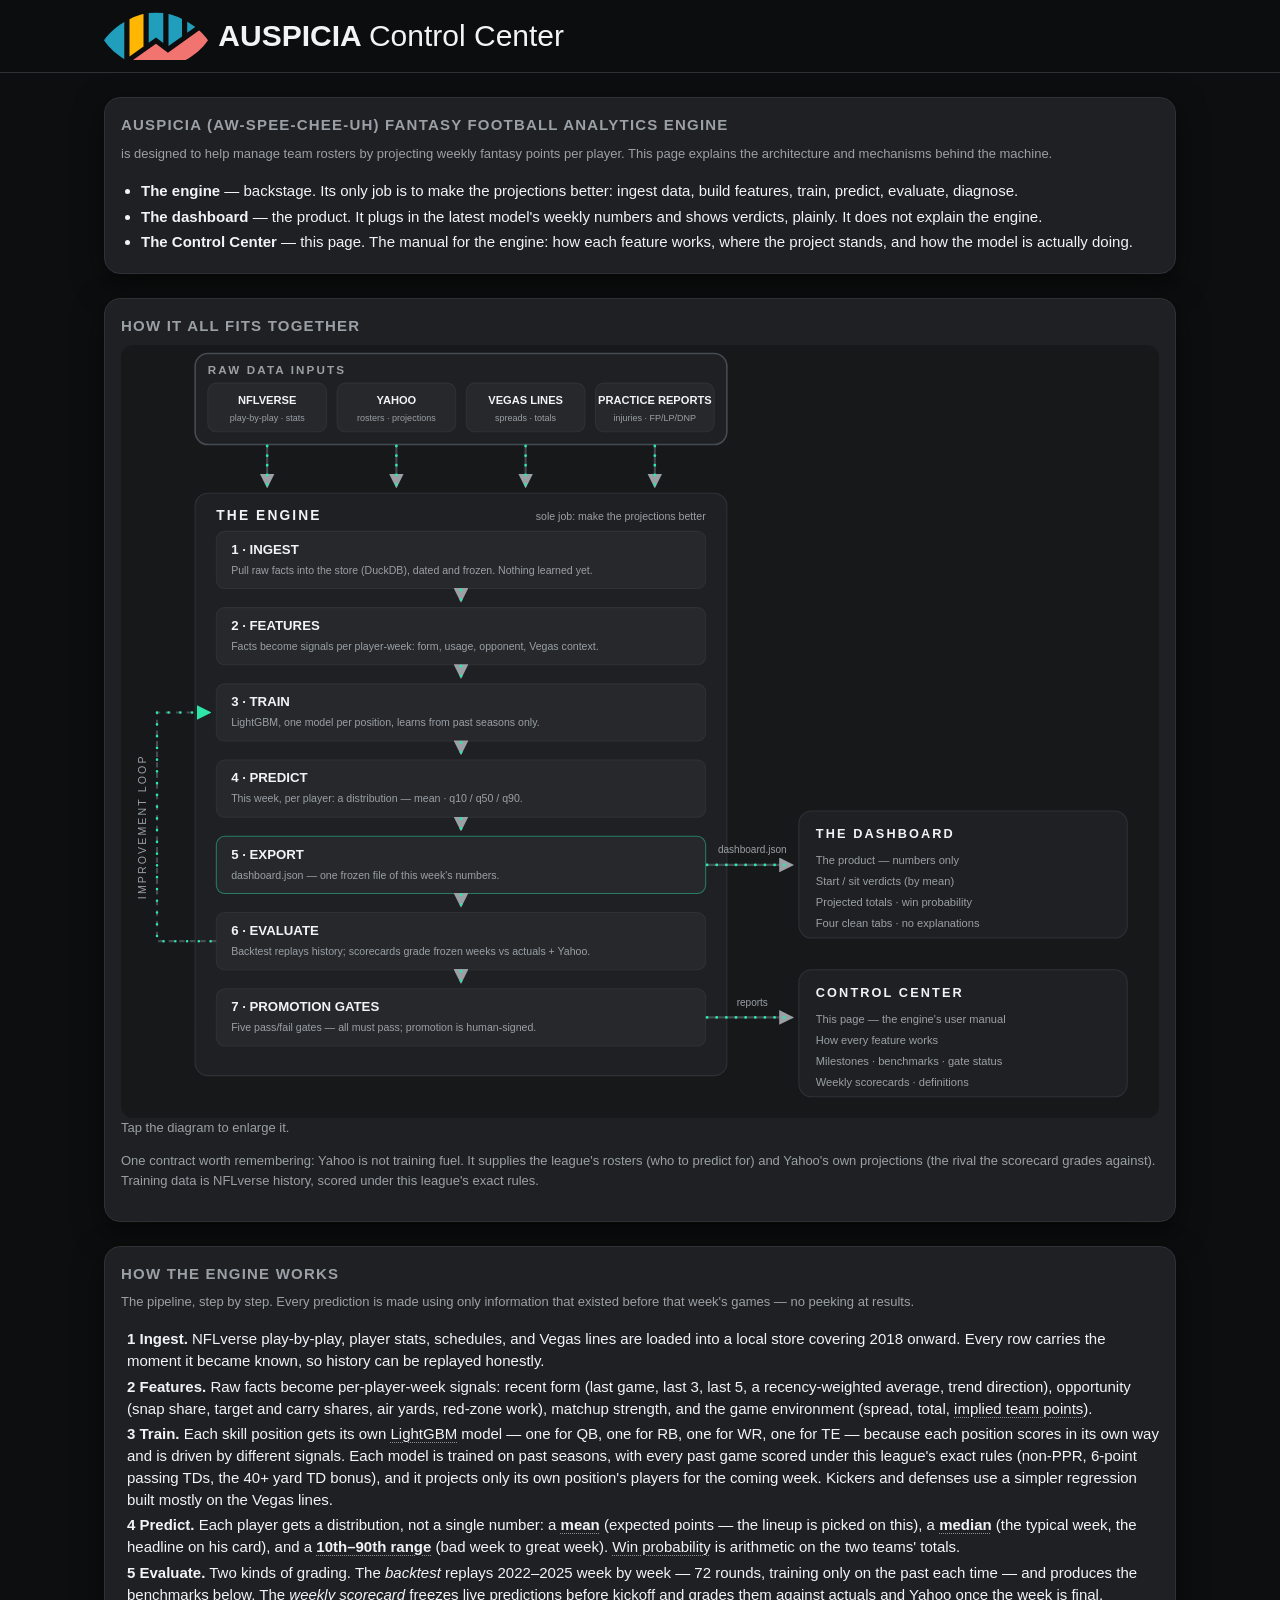
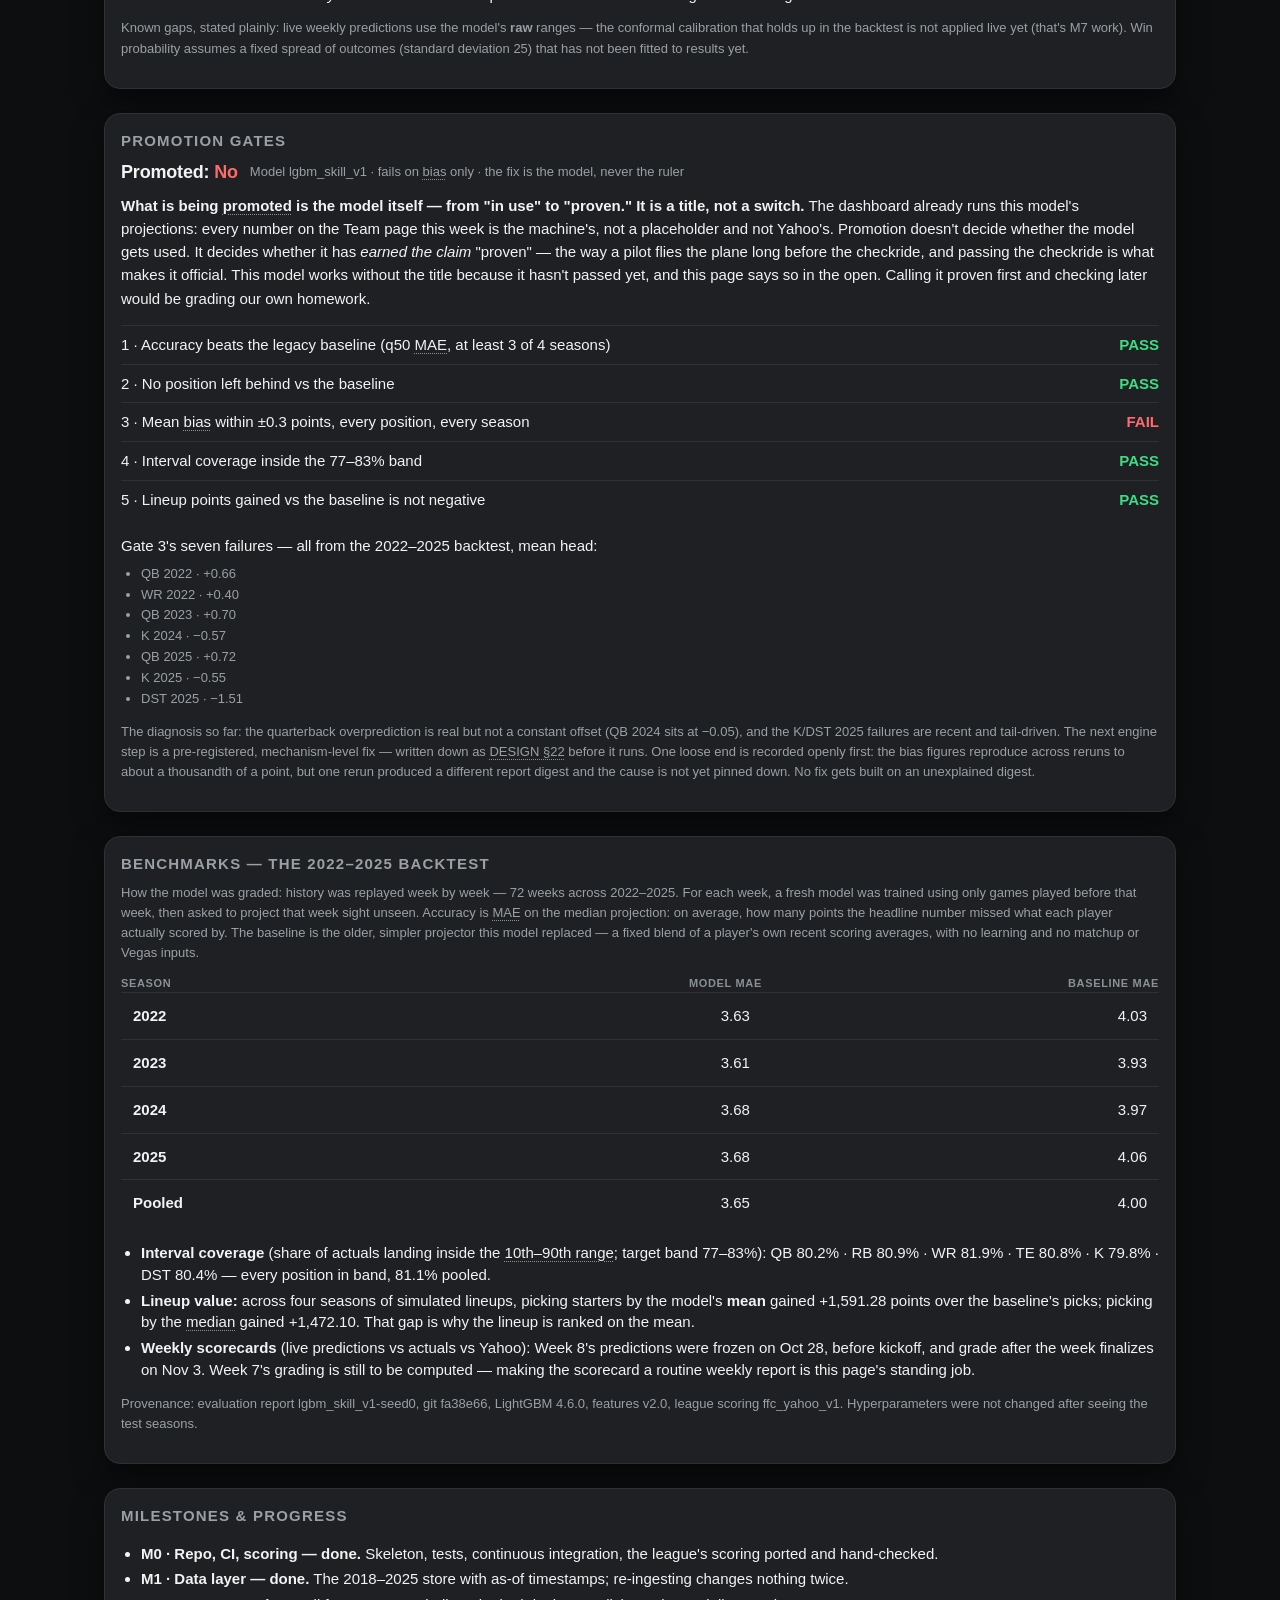
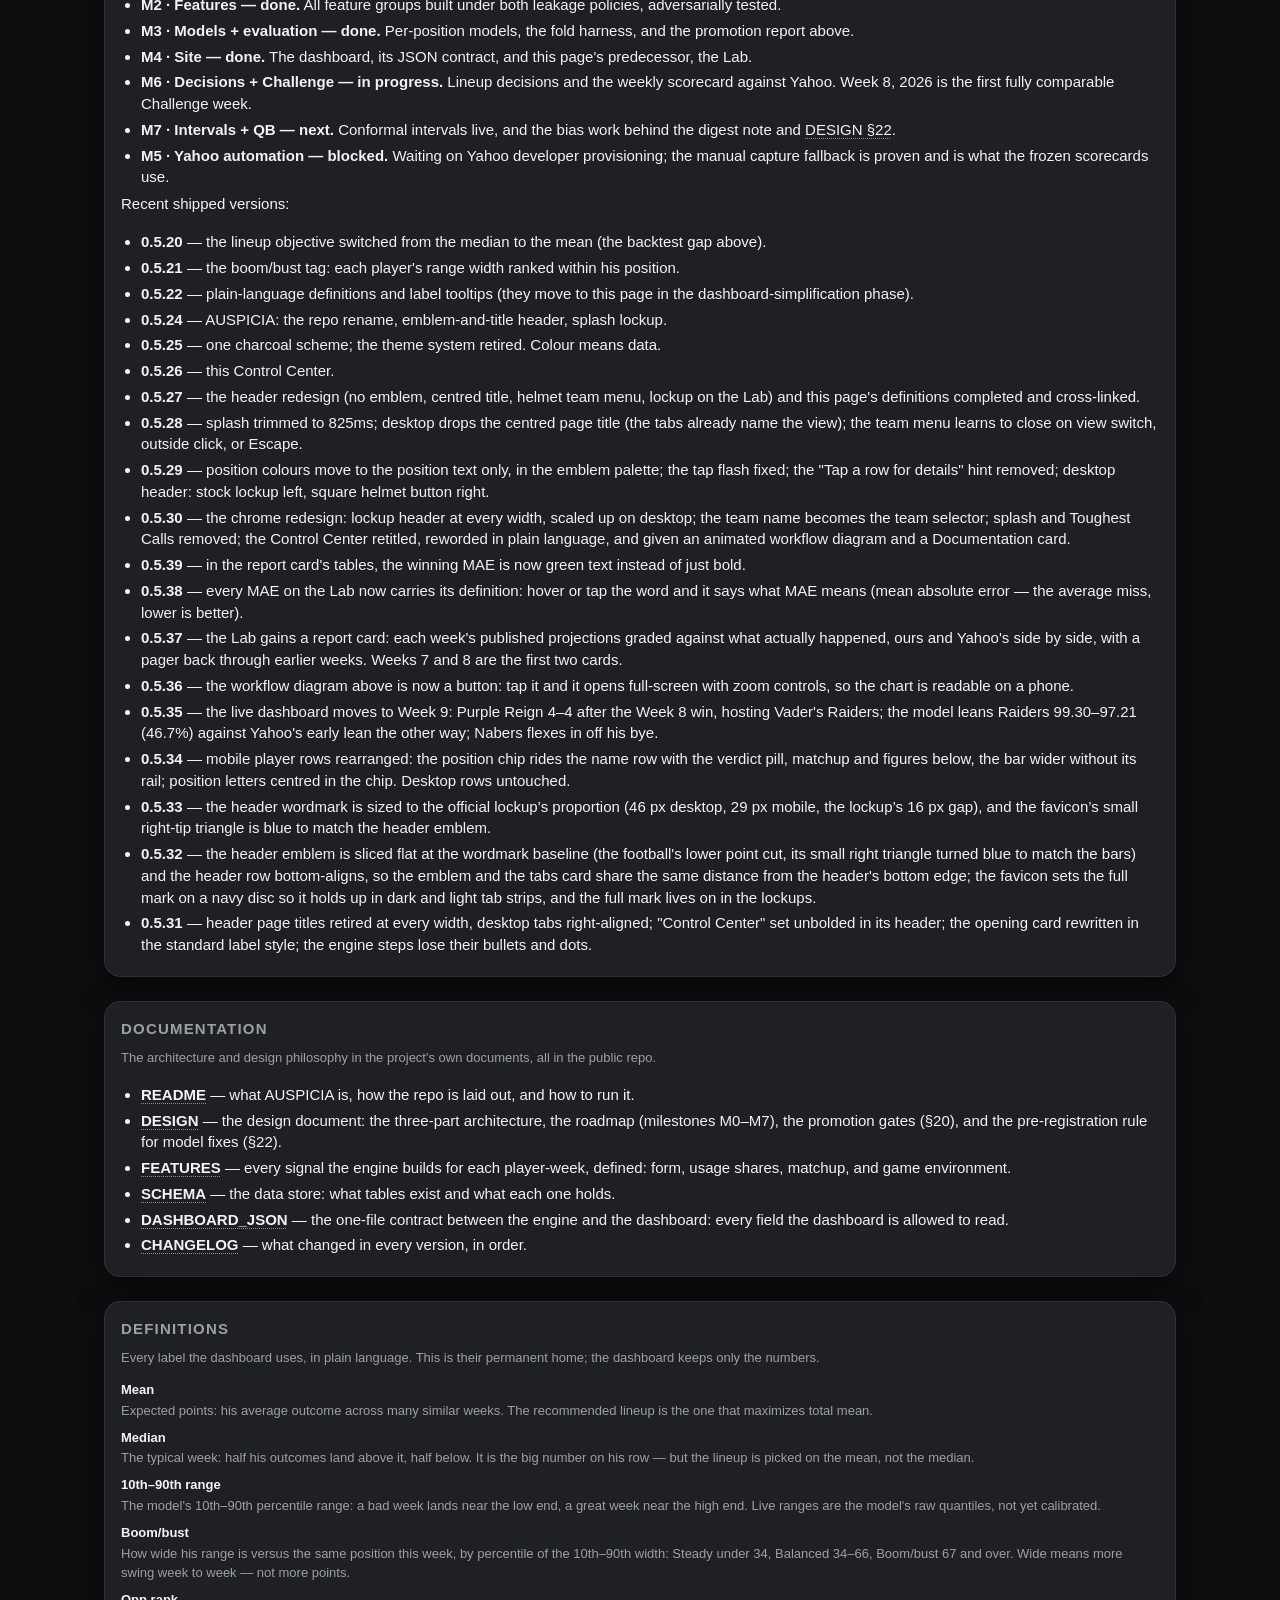
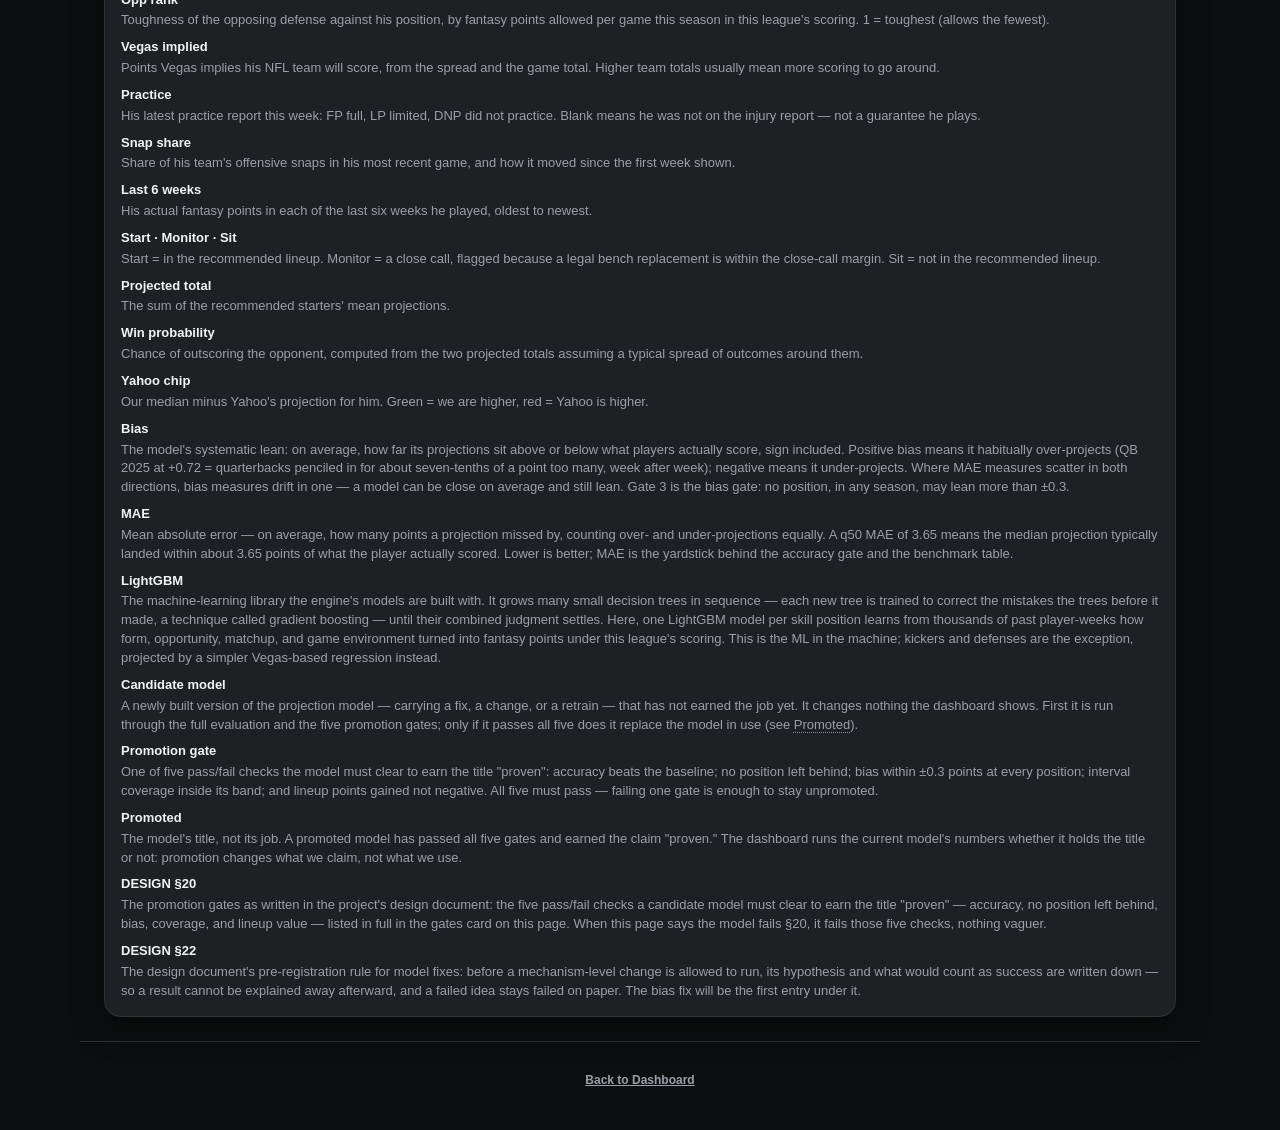
==== commit 83ba40bc: "Report card: winning MAE in green text (0.5.39)" ====
--- a/site/control.html
+++ b/site/control.html
@@ -174,6 +174,7 @@
           <li><b>0.5.28</b> — splash trimmed to 825ms; desktop drops the centred page title (the tabs already name the view); the team menu learns to close on view switch, outside click, or Escape.</li>
           <li><b>0.5.29</b> — position colours move to the position text only, in the emblem palette; the tap flash fixed; the "Tap a row for details" hint removed; desktop header: stock lockup left, square helmet button right.</li>
           <li><b>0.5.30</b> — the chrome redesign: lockup header at every width, scaled up on desktop; the team name becomes the team selector; splash and Toughest Calls removed; the Control Center retitled, reworded in plain language, and given an animated workflow diagram and a Documentation card.</li>
+          <li><b>0.5.39</b> — in the report card's tables, the winning MAE is now green text instead of just bold.</li>
           <li><b>0.5.38</b> — every MAE on the Lab now carries its definition: hover or tap the word and it says what MAE means (mean absolute error — the average miss, lower is better).</li>
           <li><b>0.5.37</b> — the Lab gains a report card: each week's published projections graded against what actually happened, ours and Yahoo's side by side, with a pager back through earlier weeks. Weeks 7 and 8 are the first two cards.</li>
           <li><b>0.5.36</b> — the workflow diagram above is now a button: tap it and it opens full-screen with zoom controls, so the chart is readable on a phone.</li>
--- a/site/app.css
+++ b/site/app.css
@@ -258,6 +258,9 @@
 .rep-tbl td { padding: 9px 8px; }
 .rep-tbl th { padding: 0 8px; }
 .rep-prov { margin-top: 10px; }
+/* The winning MAE in a report-card table: the site's green, per the
+   standing rule that colour means data (green = better here). */
+.rep-tbl .win { color: var(--good); font-weight: 700; }
 .lab { display: grid; grid-template-columns: repeat(2, minmax(0, 1fr)); gap: 24px; }
 .lab .wide { grid-column: 1 / -1; }
 .engine-card { margin-top: 24px; }
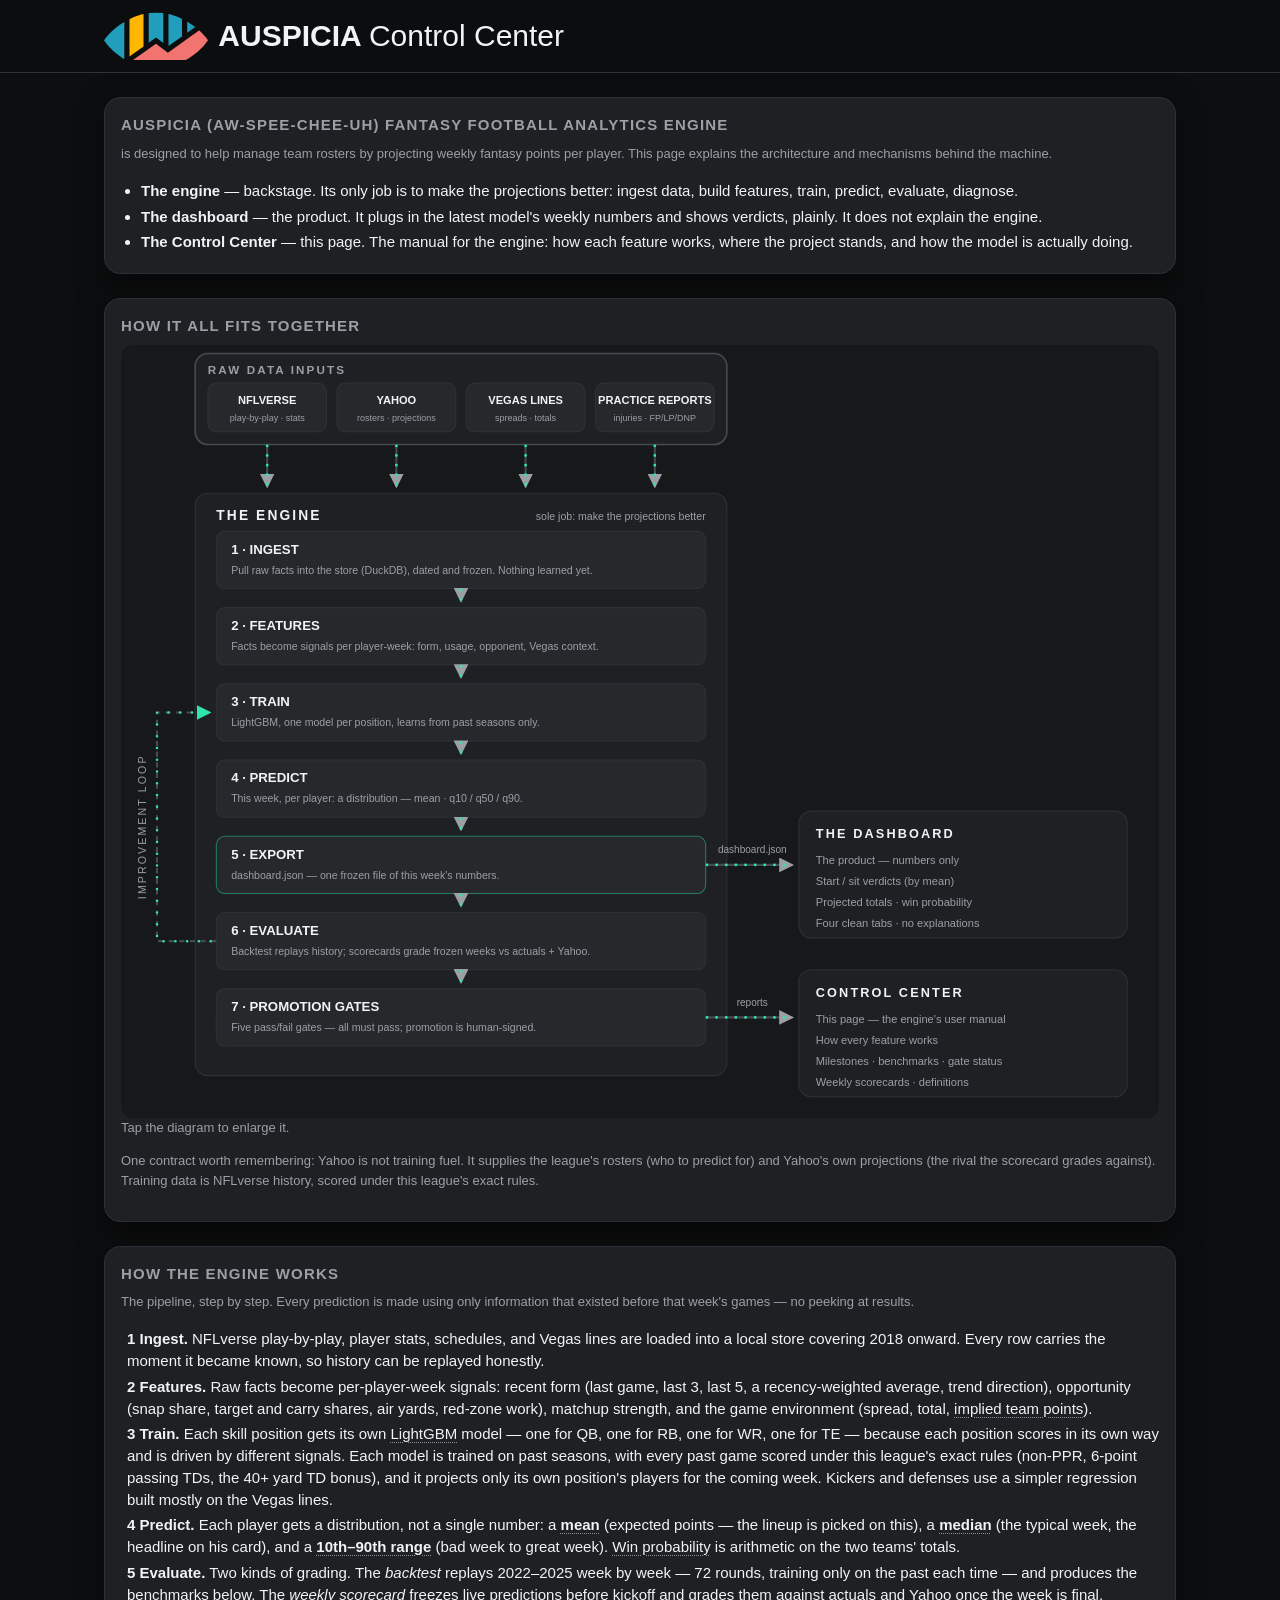
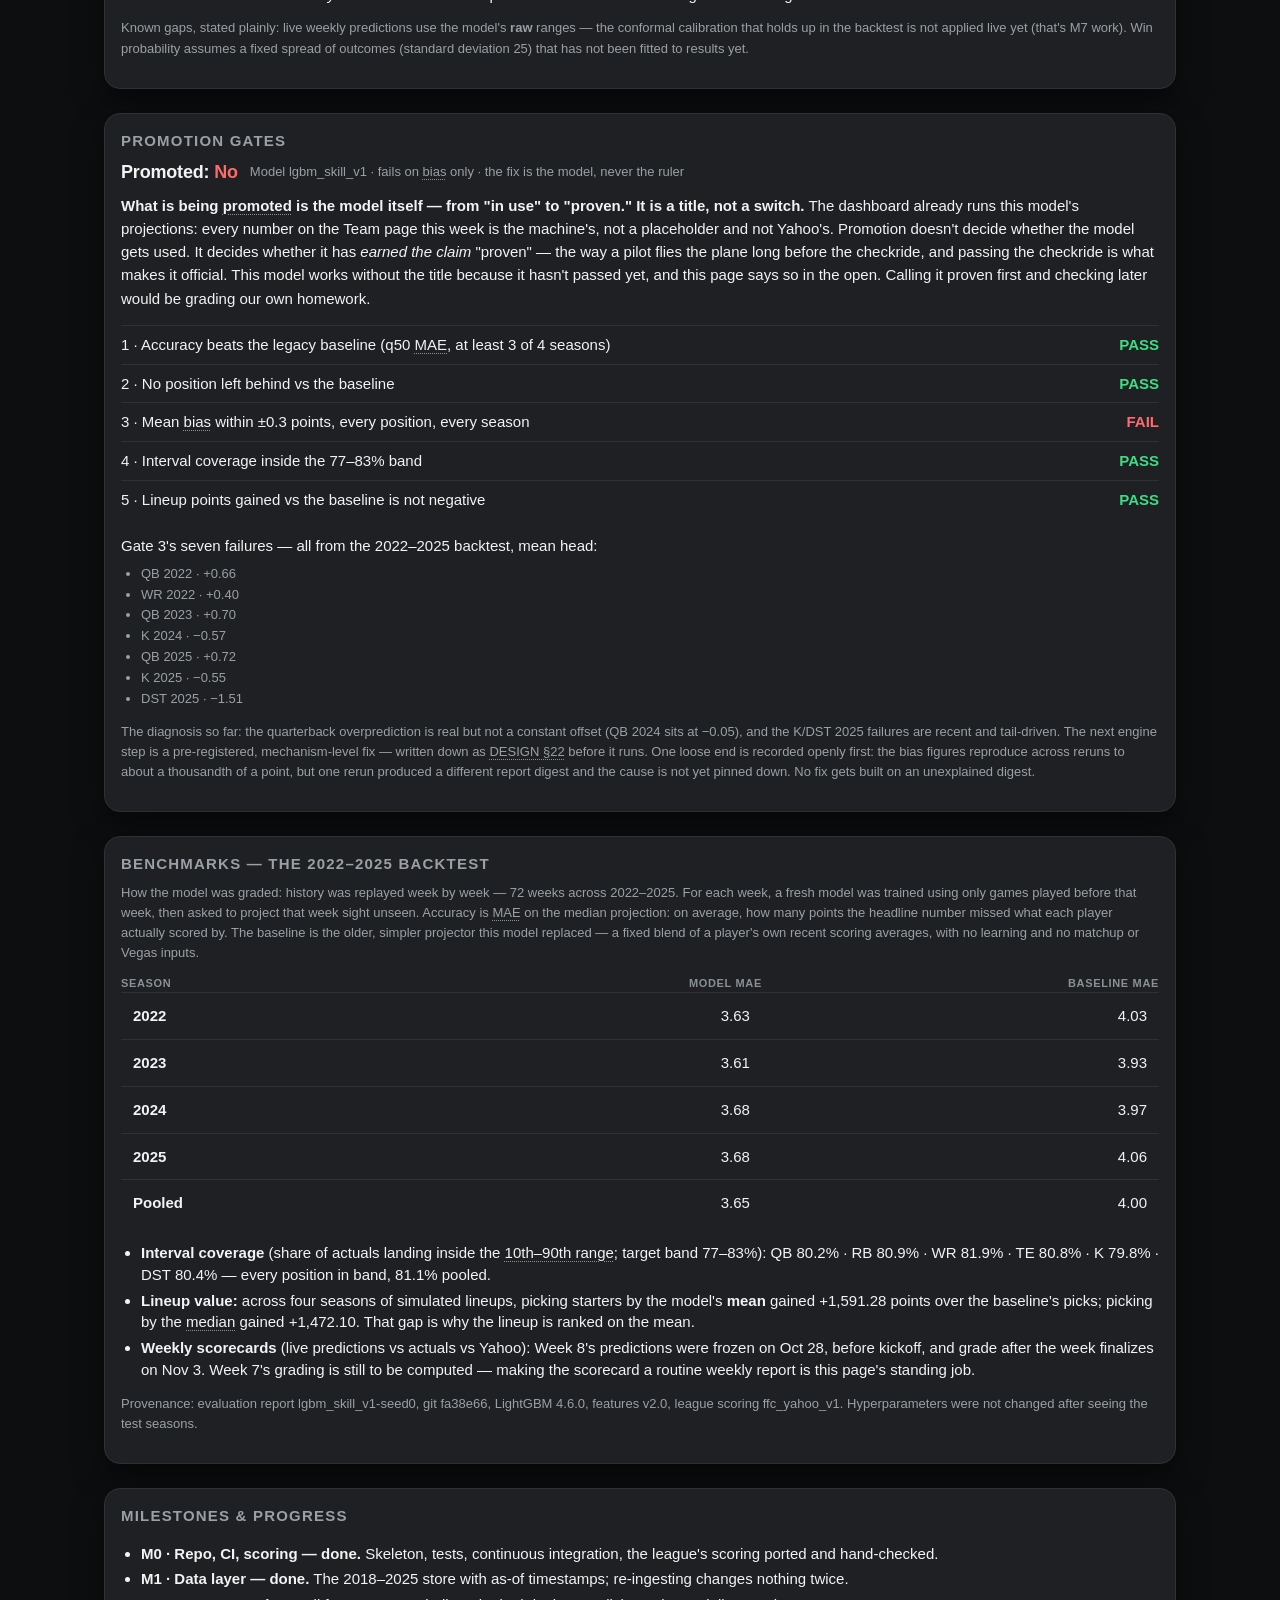
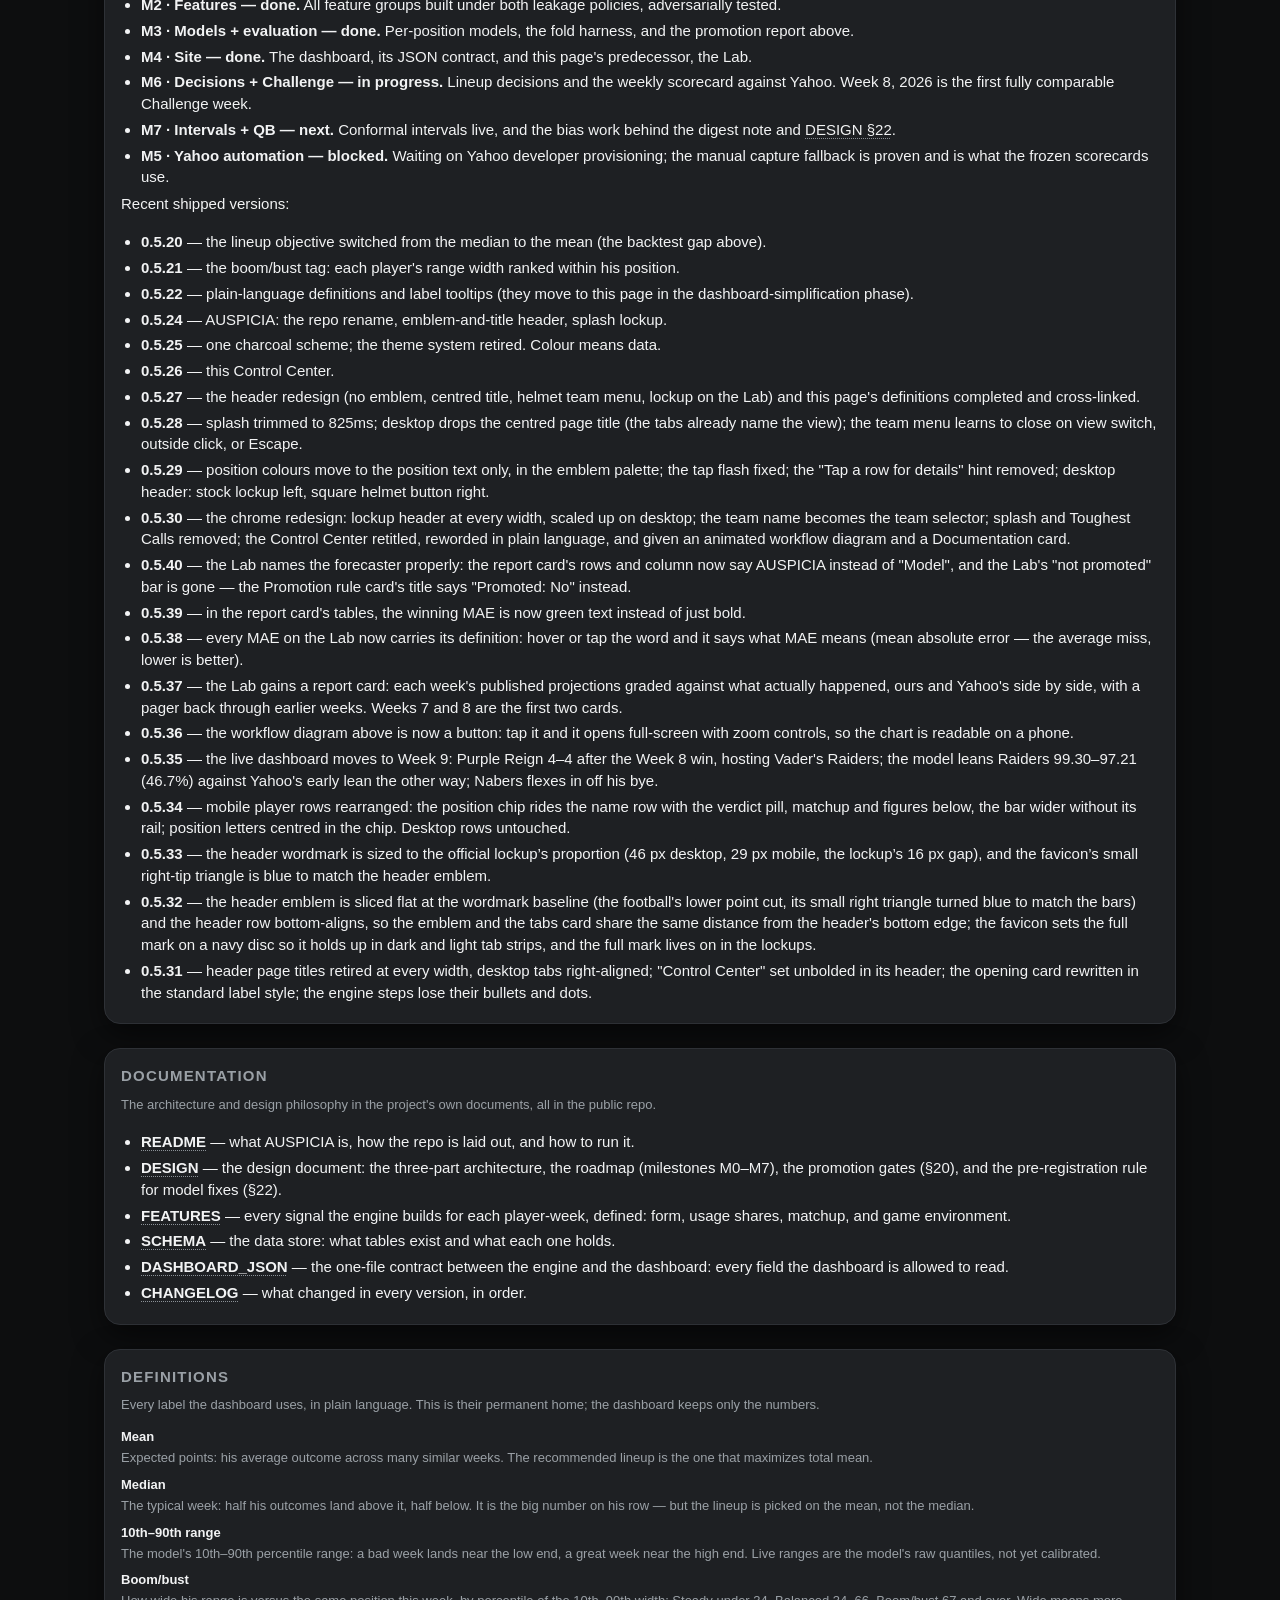
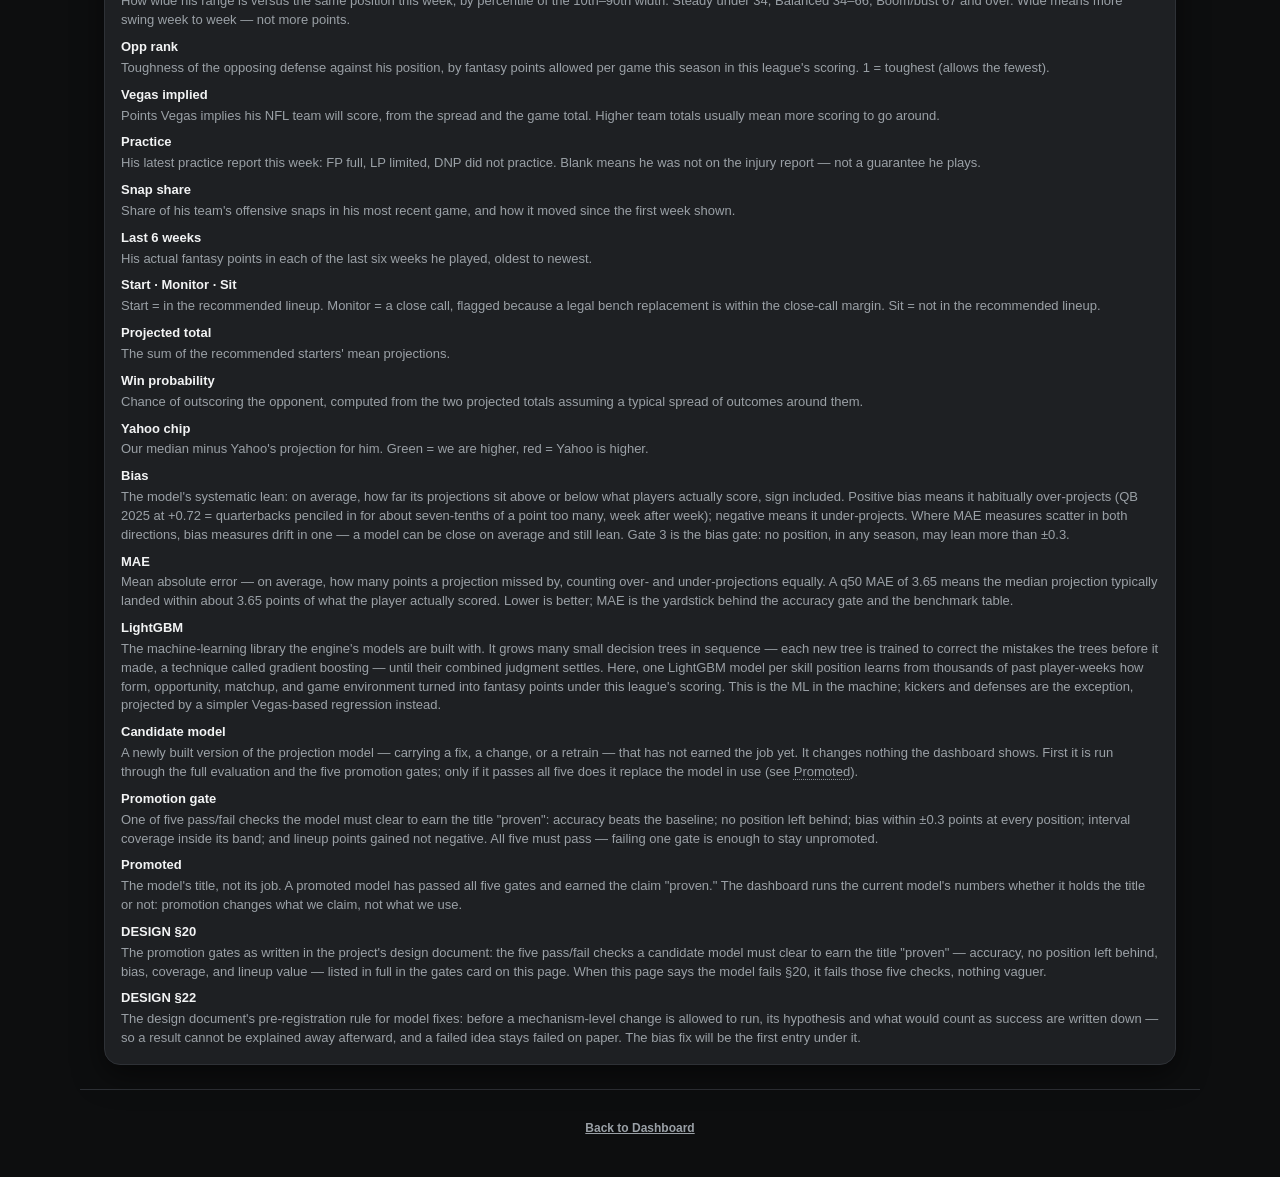
==== commit 8b0930b7: "Lab: forecaster named AUSPICIA; promotion verdict moves to the card title (0.5.40)" ====
--- a/site/control.html
+++ b/site/control.html
@@ -174,6 +174,7 @@
           <li><b>0.5.28</b> — splash trimmed to 825ms; desktop drops the centred page title (the tabs already name the view); the team menu learns to close on view switch, outside click, or Escape.</li>
           <li><b>0.5.29</b> — position colours move to the position text only, in the emblem palette; the tap flash fixed; the "Tap a row for details" hint removed; desktop header: stock lockup left, square helmet button right.</li>
           <li><b>0.5.30</b> — the chrome redesign: lockup header at every width, scaled up on desktop; the team name becomes the team selector; splash and Toughest Calls removed; the Control Center retitled, reworded in plain language, and given an animated workflow diagram and a Documentation card.</li>
+          <li><b>0.5.40</b> — the Lab names the forecaster properly: the report card's rows and column now say AUSPICIA instead of "Model", and the Lab's "not promoted" bar is gone — the Promotion rule card's title says "Promoted: No" instead.</li>
           <li><b>0.5.39</b> — in the report card's tables, the winning MAE is now green text instead of just bold.</li>
           <li><b>0.5.38</b> — every MAE on the Lab now carries its definition: hover or tap the word and it says what MAE means (mean absolute error — the average miss, lower is better).</li>
           <li><b>0.5.37</b> — the Lab gains a report card: each week's published projections graded against what actually happened, ours and Yahoo's side by side, with a pager back through earlier weeks. Weeks 7 and 8 are the first two cards.</li>
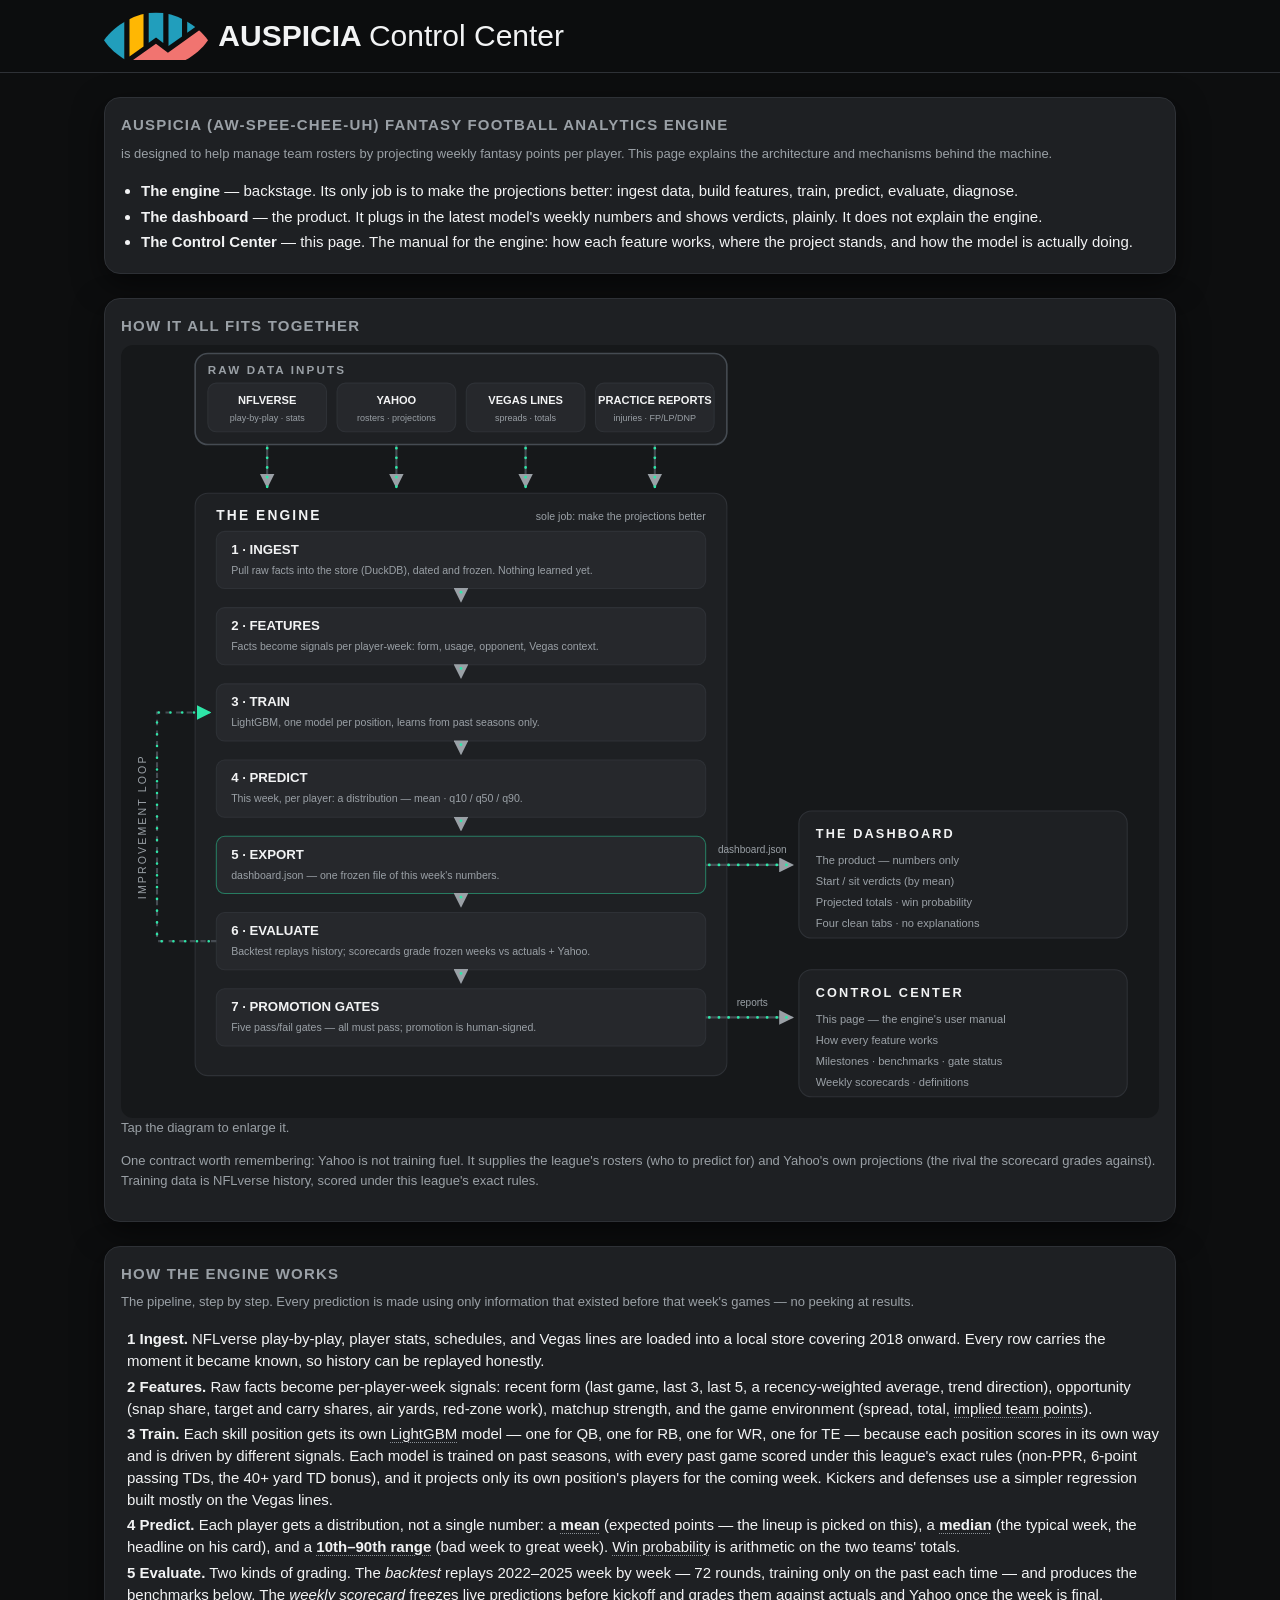
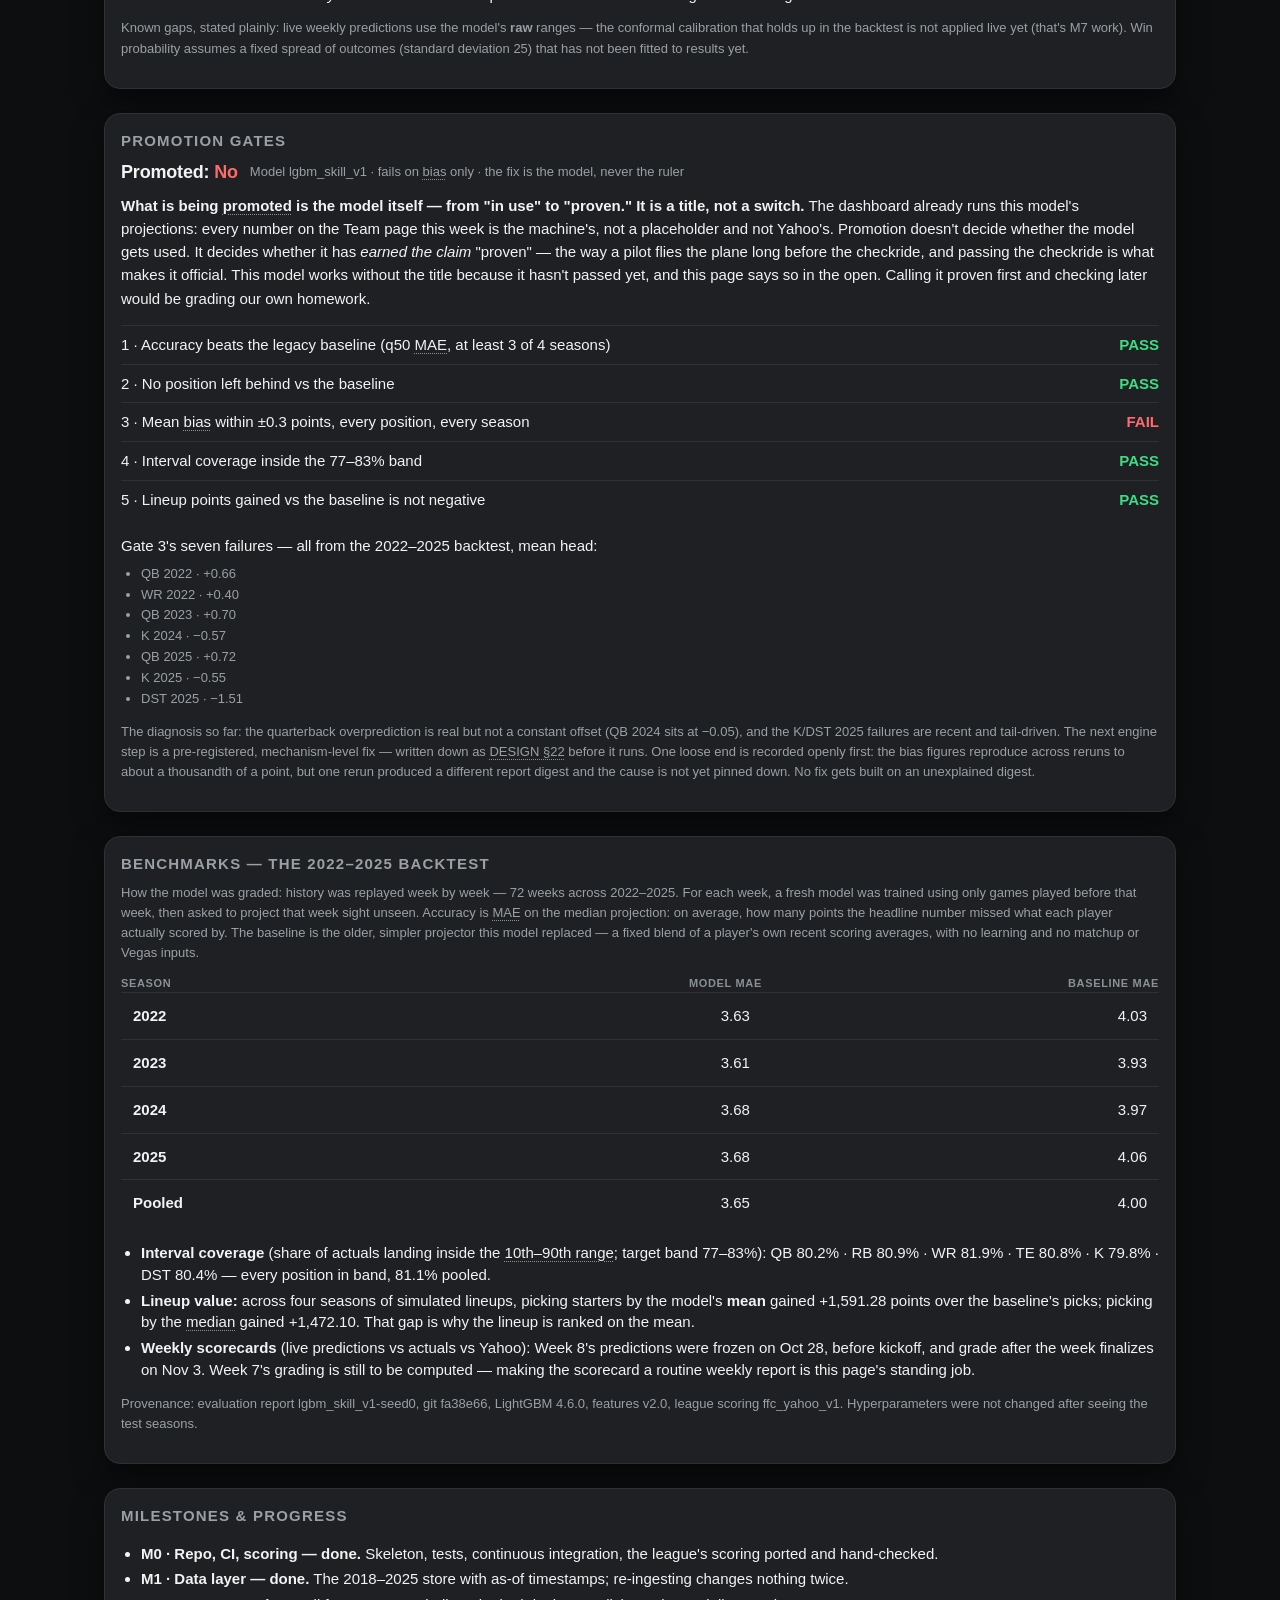
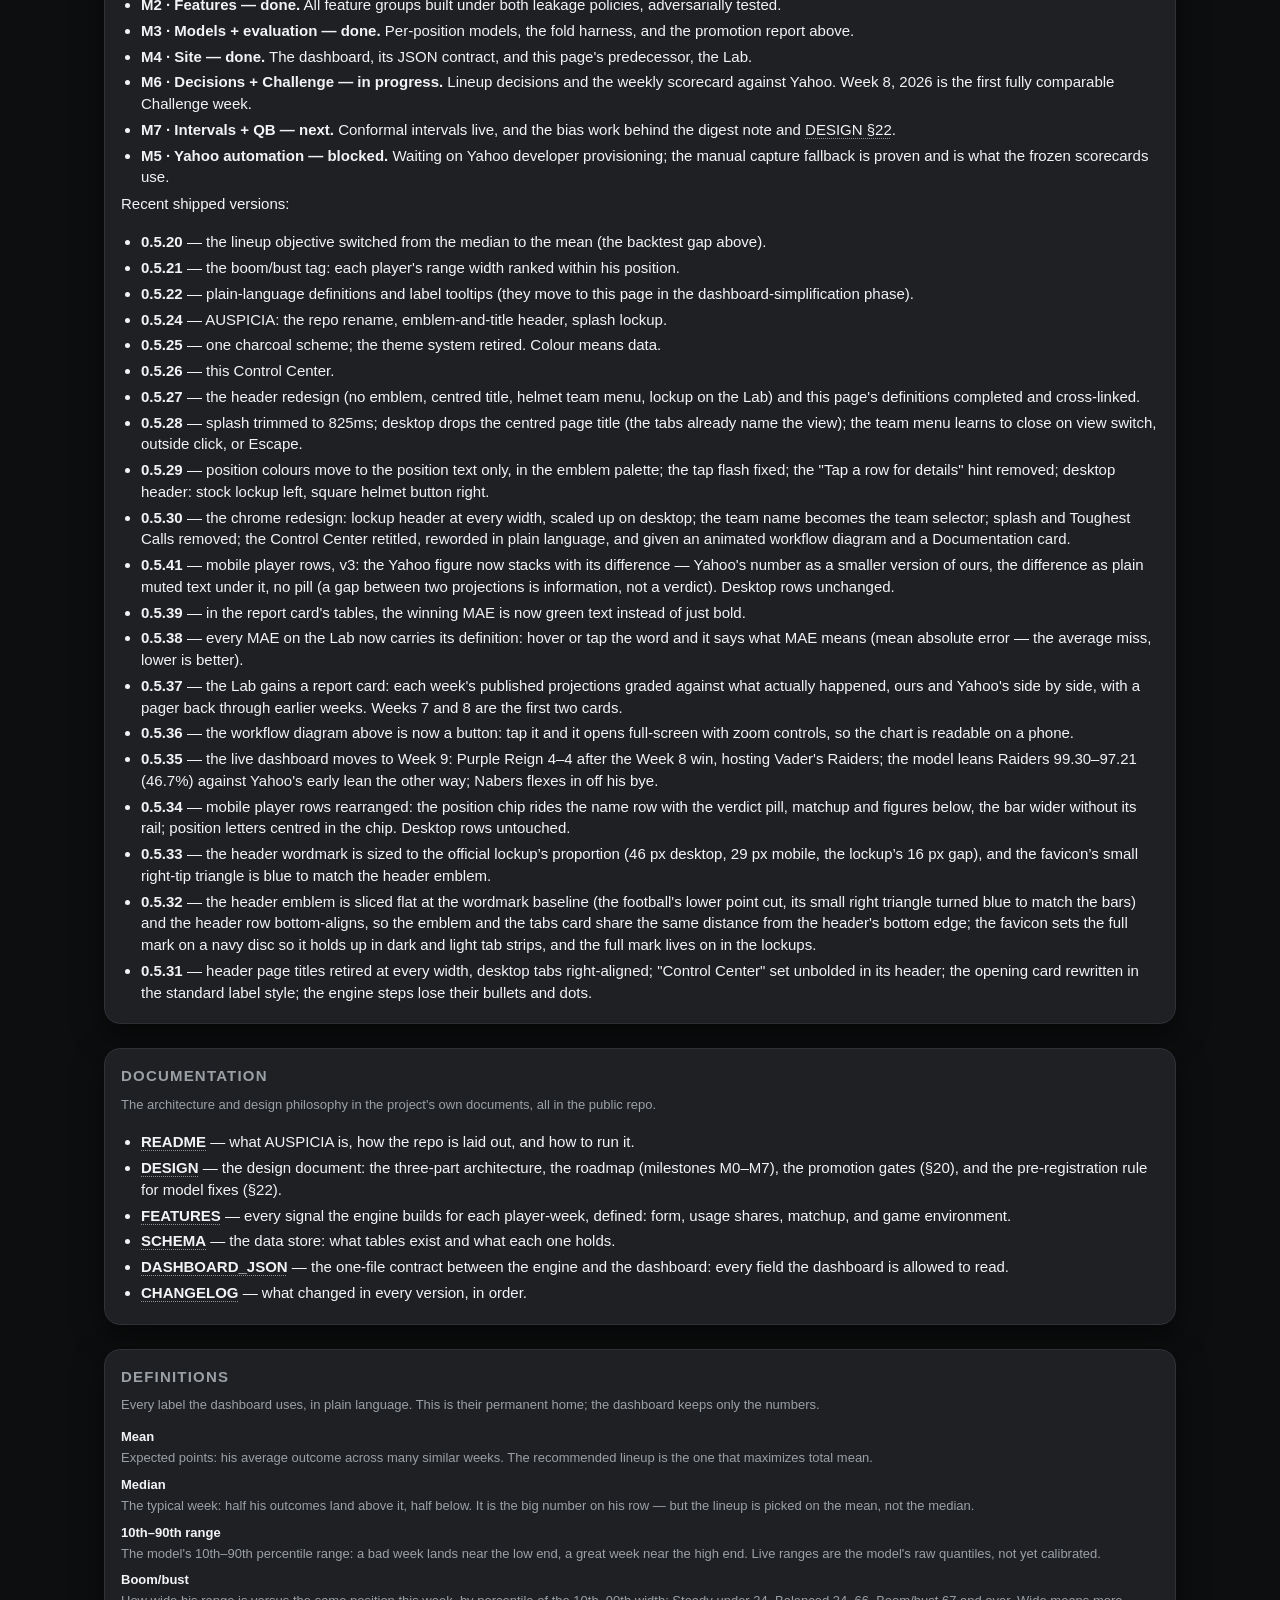
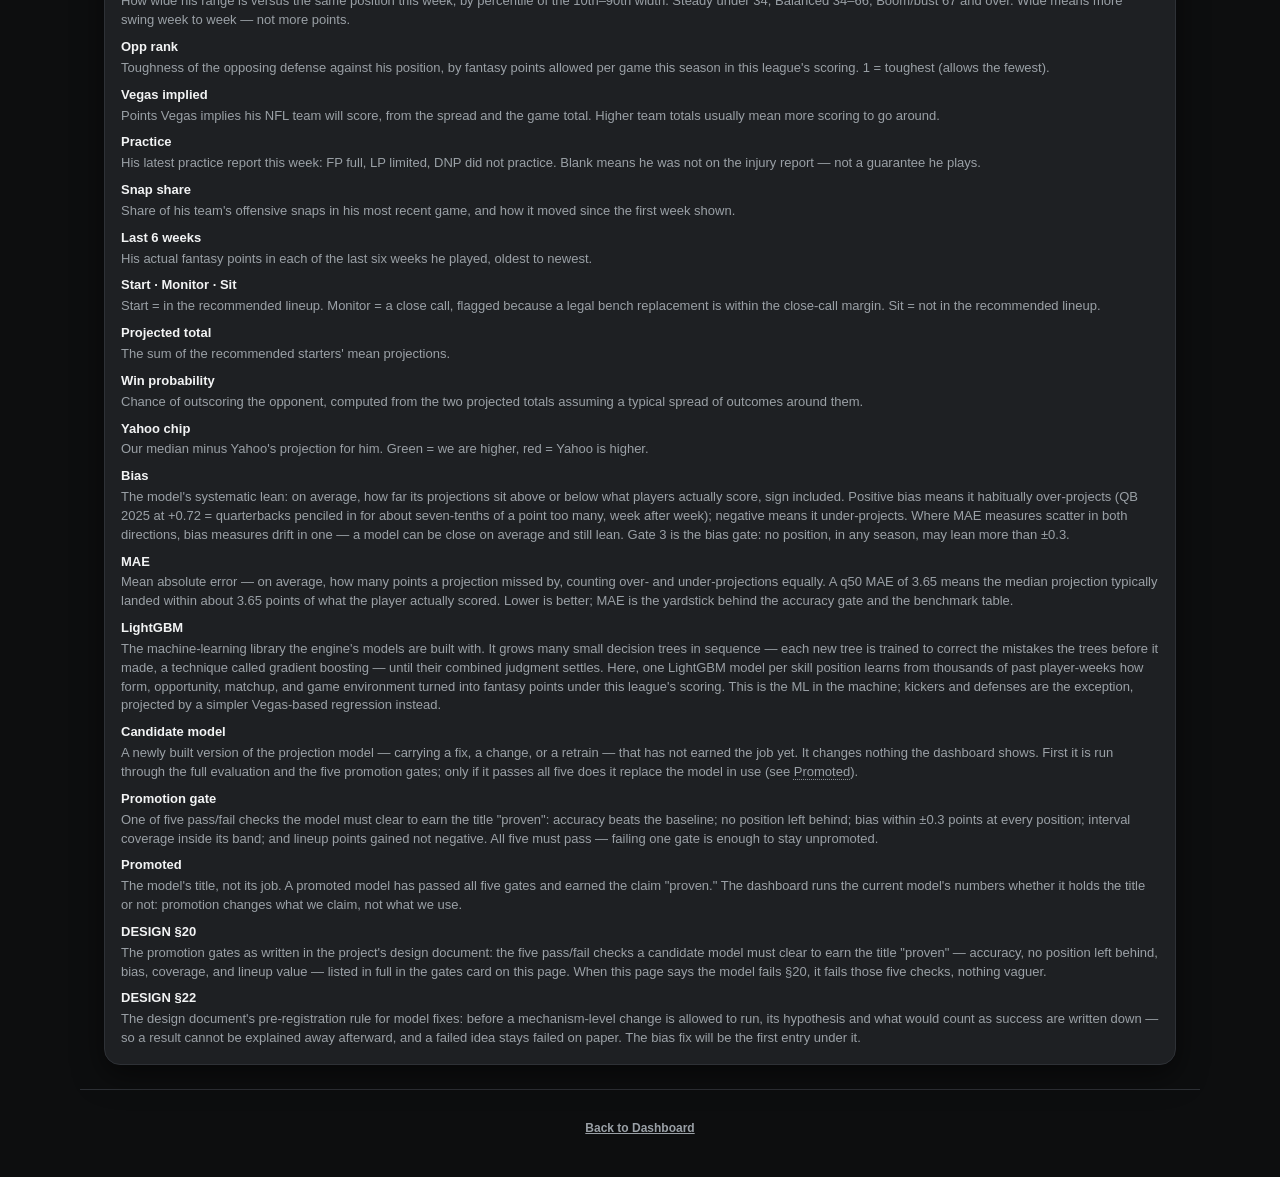
==== commit dda6bb1a: "Mobile rows v3: Yahoo stacks with its diff, diff muted, no pill (0.5.41)" ====
--- a/site/control.html
+++ b/site/control.html
@@ -174,7 +174,7 @@
           <li><b>0.5.28</b> — splash trimmed to 825ms; desktop drops the centred page title (the tabs already name the view); the team menu learns to close on view switch, outside click, or Escape.</li>
           <li><b>0.5.29</b> — position colours move to the position text only, in the emblem palette; the tap flash fixed; the "Tap a row for details" hint removed; desktop header: stock lockup left, square helmet button right.</li>
           <li><b>0.5.30</b> — the chrome redesign: lockup header at every width, scaled up on desktop; the team name becomes the team selector; splash and Toughest Calls removed; the Control Center retitled, reworded in plain language, and given an animated workflow diagram and a Documentation card.</li>
-          <li><b>0.5.40</b> — the Lab names the forecaster properly: the report card's rows and column now say AUSPICIA instead of "Model", and the Lab's "not promoted" bar is gone — the Promotion rule card's title says "Promoted: No" instead.</li>
+          <li><b>0.5.41</b> — mobile player rows, v3: the Yahoo figure now stacks with its difference — Yahoo's number as a smaller version of ours, the difference as plain muted text under it, no pill (a gap between two projections is information, not a verdict). Desktop rows unchanged.</li>
           <li><b>0.5.39</b> — in the report card's tables, the winning MAE is now green text instead of just bold.</li>
           <li><b>0.5.38</b> — every MAE on the Lab now carries its definition: hover or tap the word and it says what MAE means (mean absolute error — the average miss, lower is better).</li>
           <li><b>0.5.37</b> — the Lab gains a report card: each week's published projections graded against what actually happened, ours and Yahoo's side by side, with a pager back through earlier weeks. Weeks 7 and 8 are the first two cards.</li>
--- a/site/app.css
+++ b/site/app.css
@@ -332,6 +332,14 @@
   .rbtn .meta { grid-area: m; align-self: center; }
   .rbtn .meta .yhw { display: none; }
   .yhm { display: flex; }
+  /* Row v3 (owner, 2026-11-04): the Yahoo figure stacks with its diff —
+     Yahoo's number rendered as a smaller version of ours (bright, bold),
+     the diff as plain text under it, no pill. The diff is muted, not
+     red/green: a gap between two projections is information, not a
+     verdict — nothing has been won or lost yet. Mobile only. */
+  .yhm { flex-direction: column; align-items: flex-end; gap: 1px; }
+  .yhm .yh b { font-size: 15px; font-weight: 800; color: var(--text); letter-spacing: -0.02em; }
+  .yhm .chip { background: none; padding: 0; min-height: 0; font-size: 12.5px; color: var(--muted); }
   .chev { display: block; }
   .dgrid { grid-template-columns: repeat(2, minmax(0, 1fr)); }
   .dgrid .stat:first-child { grid-column: 1 / -1; }
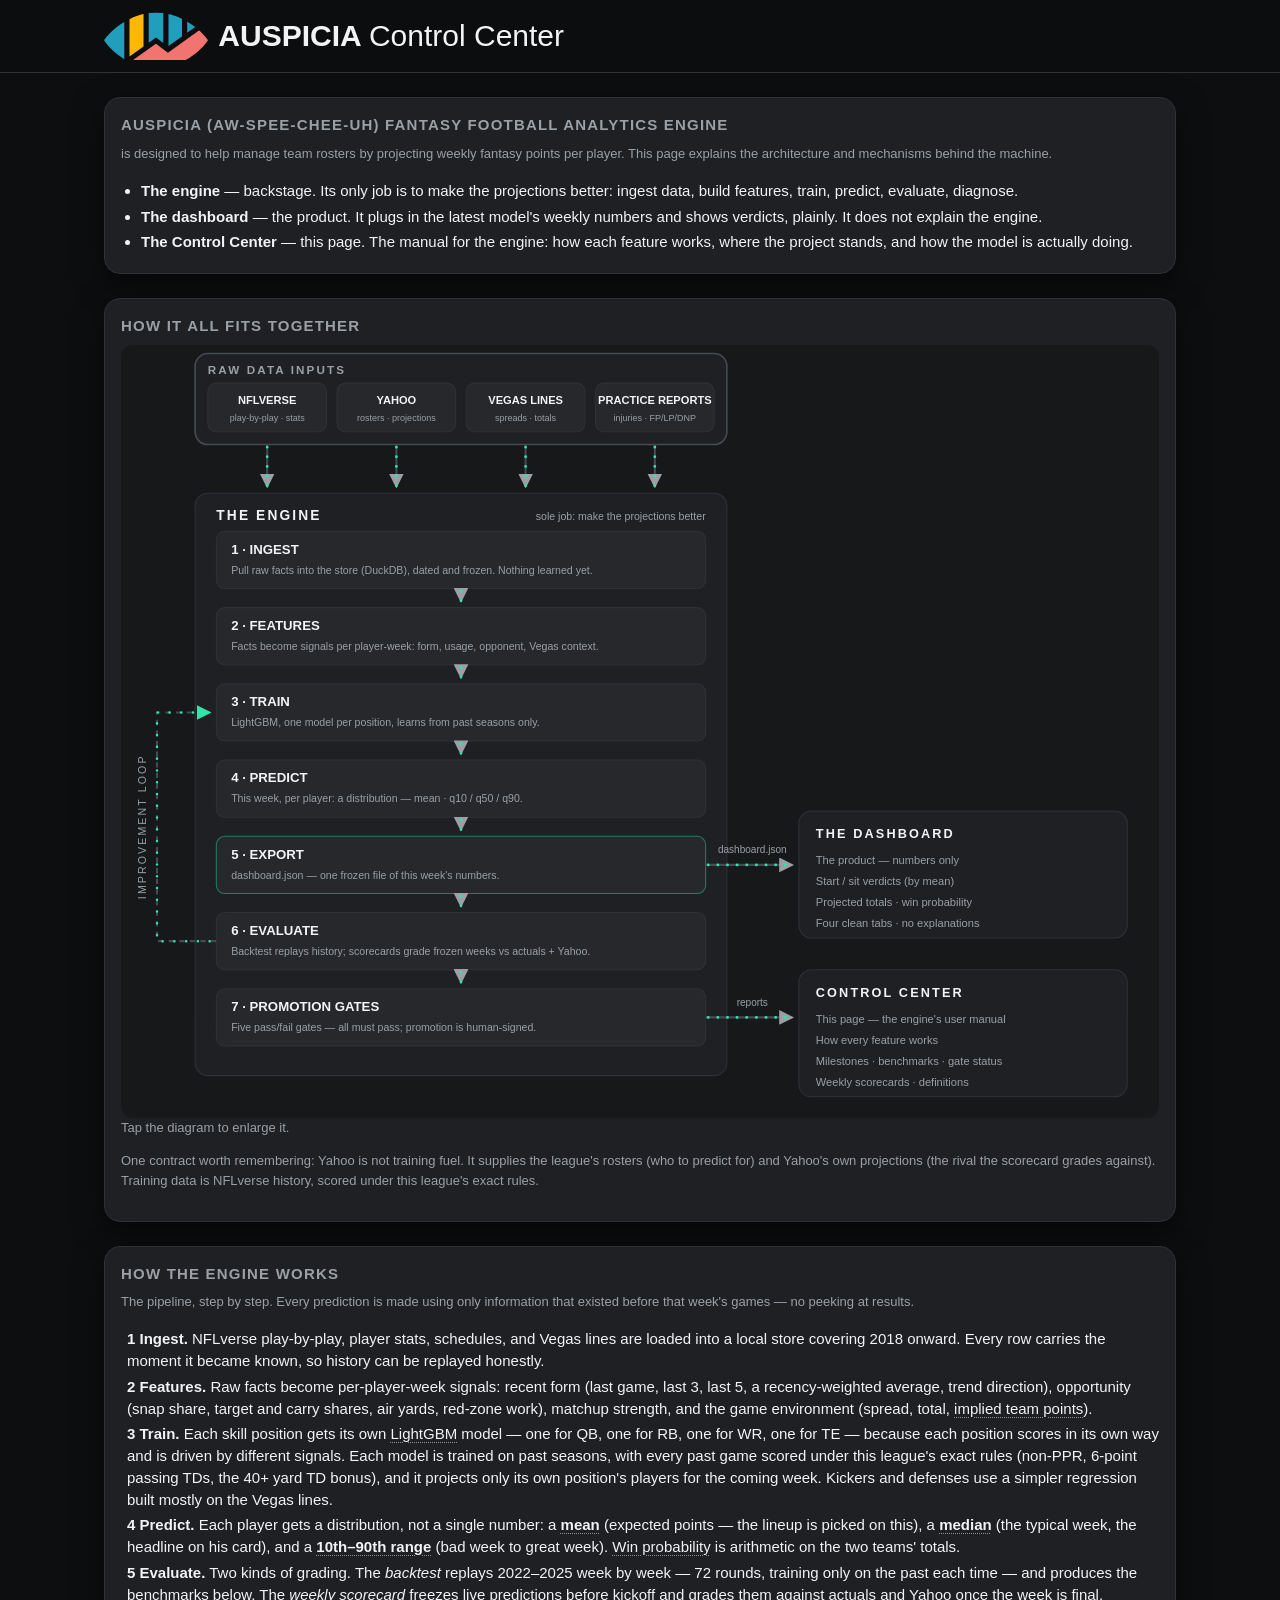
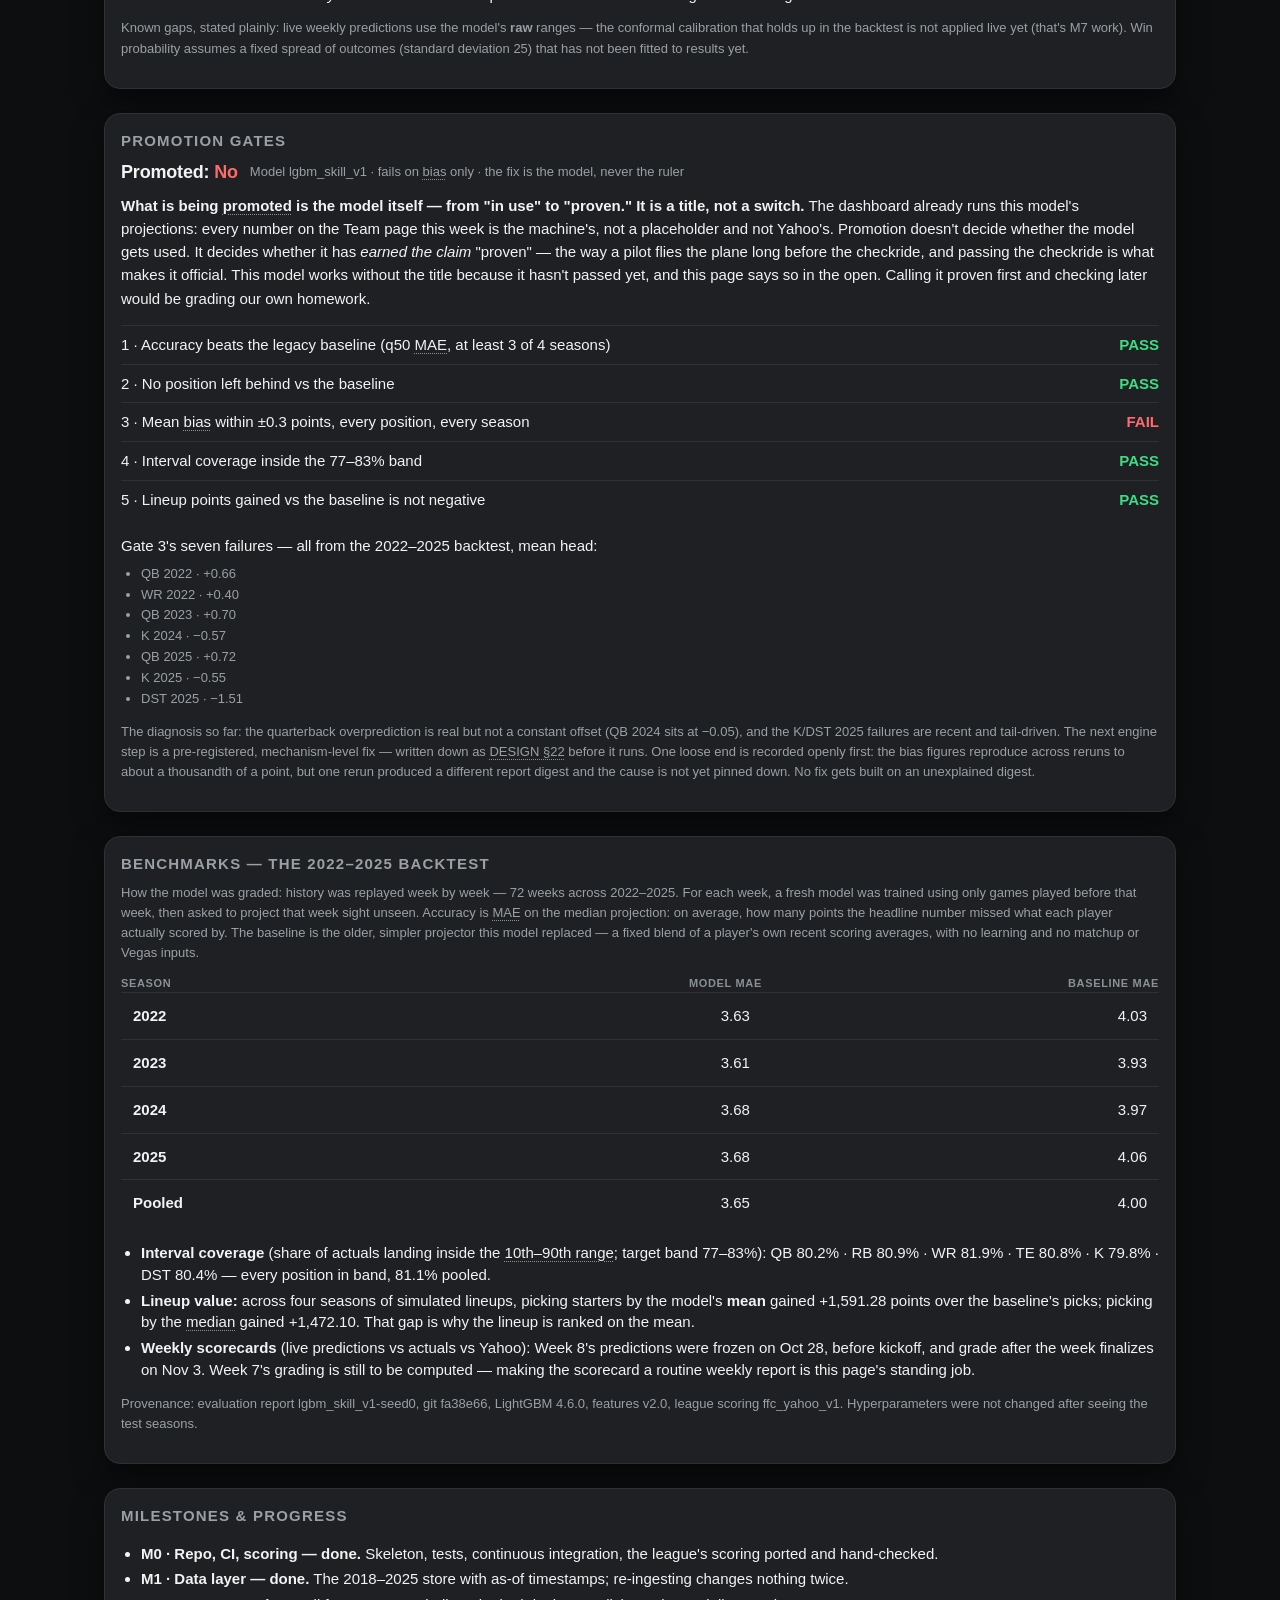
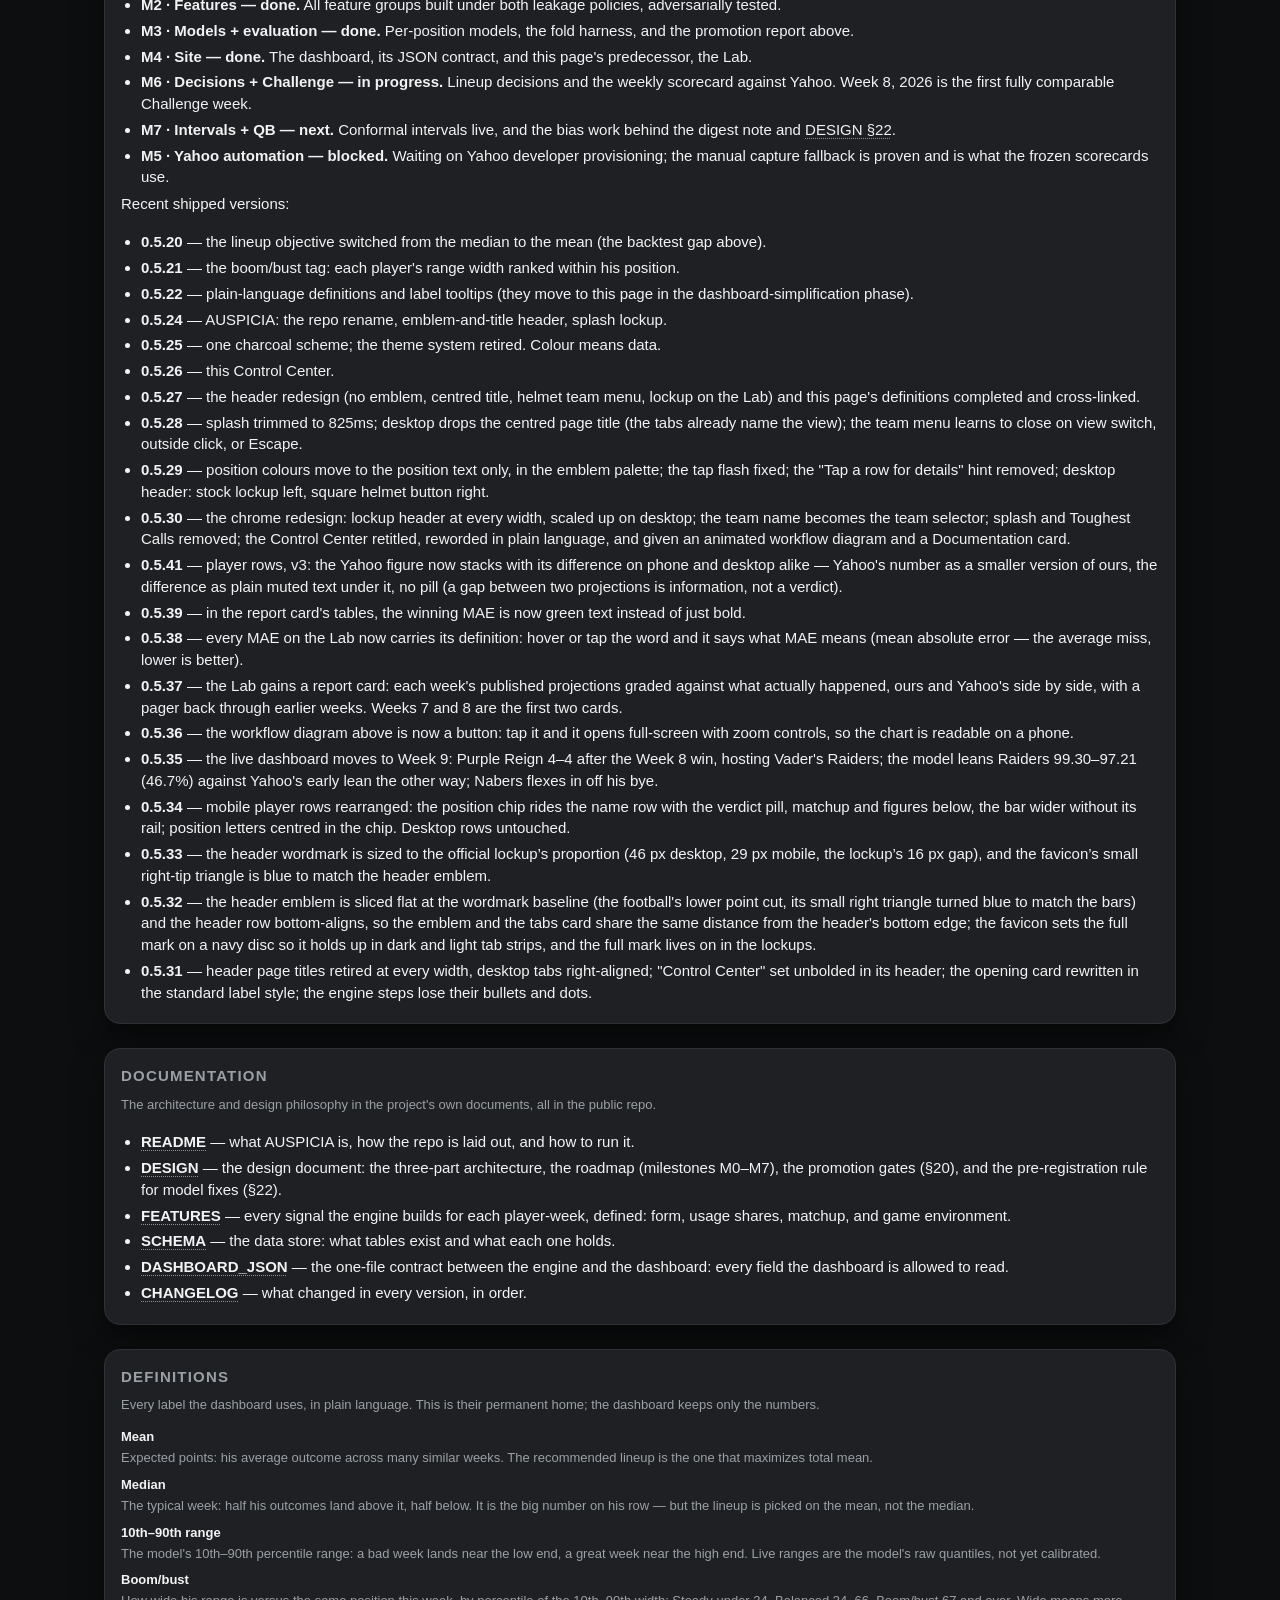
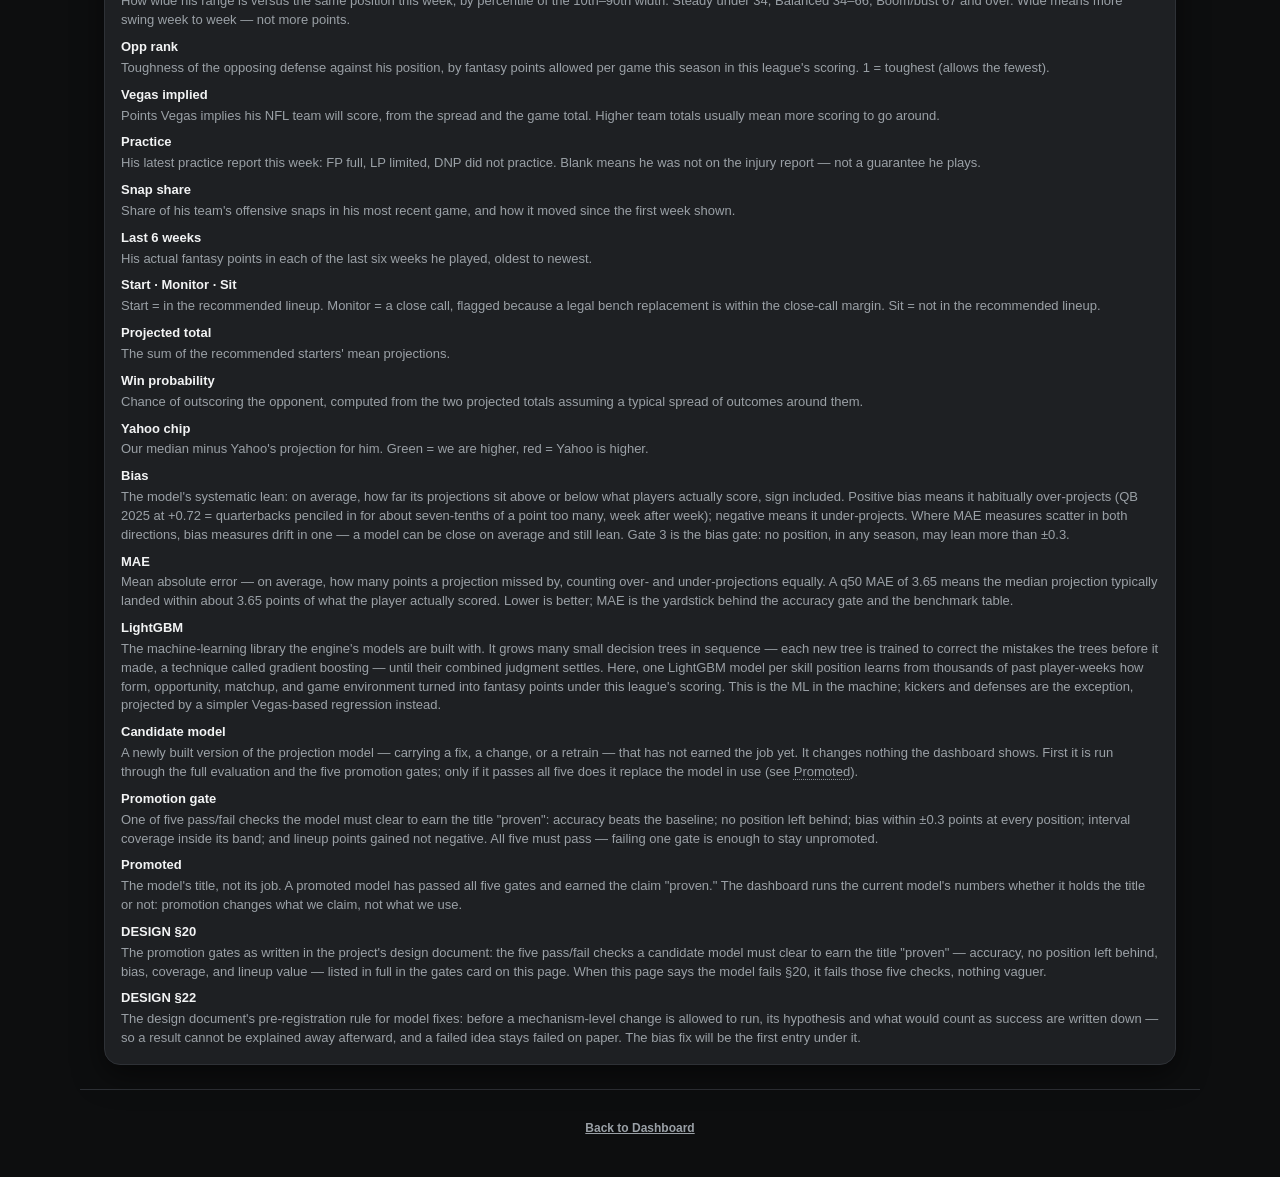
==== commit 7e3314f0: "Rows v3: same Yahoo stack on desktop; definition and legend rewritten" ====
--- a/site/control.html
+++ b/site/control.html
@@ -174,7 +174,7 @@
           <li><b>0.5.28</b> — splash trimmed to 825ms; desktop drops the centred page title (the tabs already name the view); the team menu learns to close on view switch, outside click, or Escape.</li>
           <li><b>0.5.29</b> — position colours move to the position text only, in the emblem palette; the tap flash fixed; the "Tap a row for details" hint removed; desktop header: stock lockup left, square helmet button right.</li>
           <li><b>0.5.30</b> — the chrome redesign: lockup header at every width, scaled up on desktop; the team name becomes the team selector; splash and Toughest Calls removed; the Control Center retitled, reworded in plain language, and given an animated workflow diagram and a Documentation card.</li>
-          <li><b>0.5.41</b> — mobile player rows, v3: the Yahoo figure now stacks with its difference — Yahoo's number as a smaller version of ours, the difference as plain muted text under it, no pill (a gap between two projections is information, not a verdict). Desktop rows unchanged.</li>
+          <li><b>0.5.41</b> — player rows, v3: the Yahoo figure now stacks with its difference on phone and desktop alike — Yahoo's number as a smaller version of ours, the difference as plain muted text under it, no pill (a gap between two projections is information, not a verdict).</li>
           <li><b>0.5.39</b> — in the report card's tables, the winning MAE is now green text instead of just bold.</li>
           <li><b>0.5.38</b> — every MAE on the Lab now carries its definition: hover or tap the word and it says what MAE means (mean absolute error — the average miss, lower is better).</li>
           <li><b>0.5.37</b> — the Lab gains a report card: each week's published projections graded against what actually happened, ours and Yahoo's side by side, with a pager back through earlier weeks. Weeks 7 and 8 are the first two cards.</li>
--- a/site/app.css
+++ b/site/app.css
@@ -164,6 +164,14 @@
 .rngline { font-size: 12px; color: var(--muted); }
 .yhw, .yhm { display: flex; align-items: center; gap: 8px; }
 .yhm { display: none; }
+/* Row v3 on desktop too (owner, 2026-11-04): the same stack as mobile —
+   Yahoo's number as a smaller version of ours, the diff as plain muted
+   text under it, no pill. The verdict chip beside it keeps its colours:
+   that one IS a verdict. */
+.yhw { flex-direction: column; align-items: flex-end; gap: 1px; }
+.yhw .yh b { font-size: 15px; font-weight: 800; color: var(--text); letter-spacing: -0.02em; }
+.yhw .chip { background: none; padding: 0; min-height: 0; font-size: 12.5px; color: var(--muted); }
+.yhw .dlabel { display: none; }
 .meta { display: flex; align-items: center; gap: 8px; justify-content: flex-end; }
 .yh { font-size: 12px; color: var(--muted); text-align: right; line-height: 1.2; white-space: nowrap; }
 .chip { display: inline-flex; align-items: center; justify-content: center; font-size: 12px; font-weight: 700; padding: 4px 8px; border-radius: 999px; white-space: nowrap; min-height: 28px; }
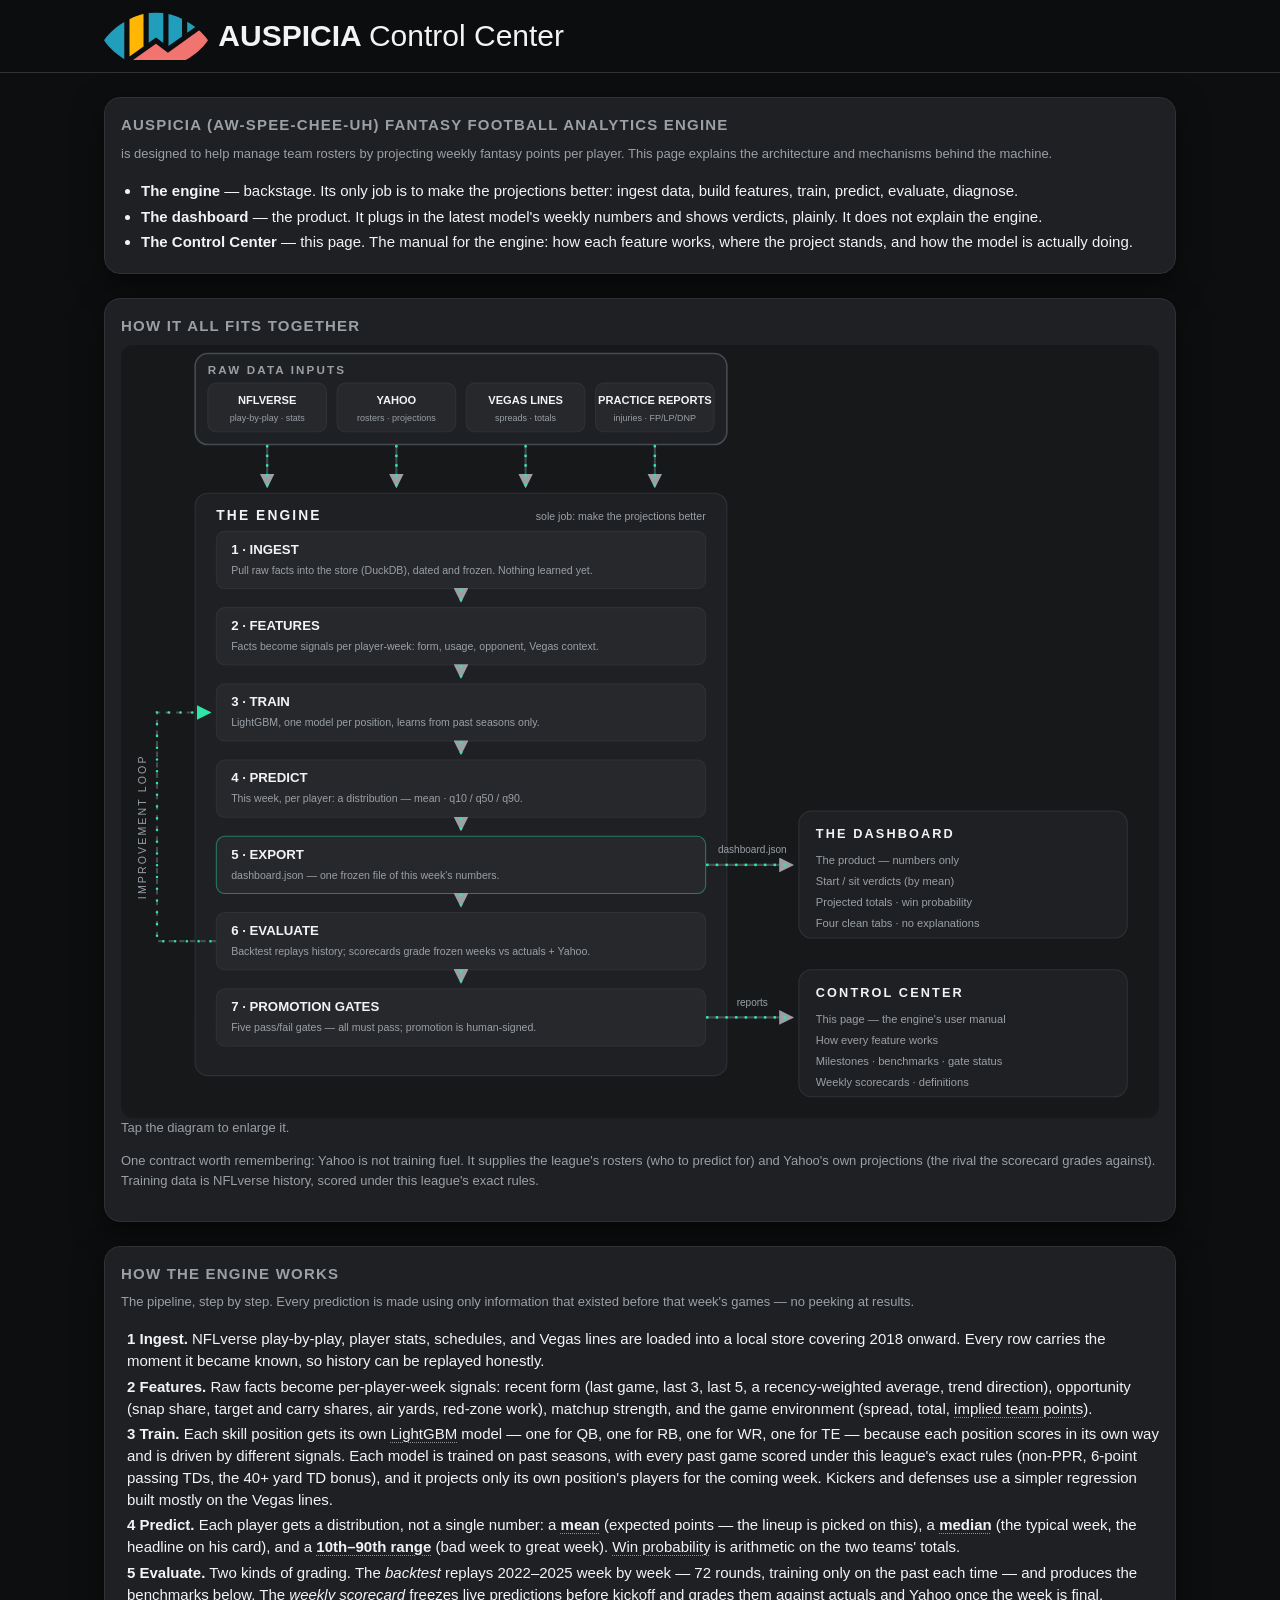
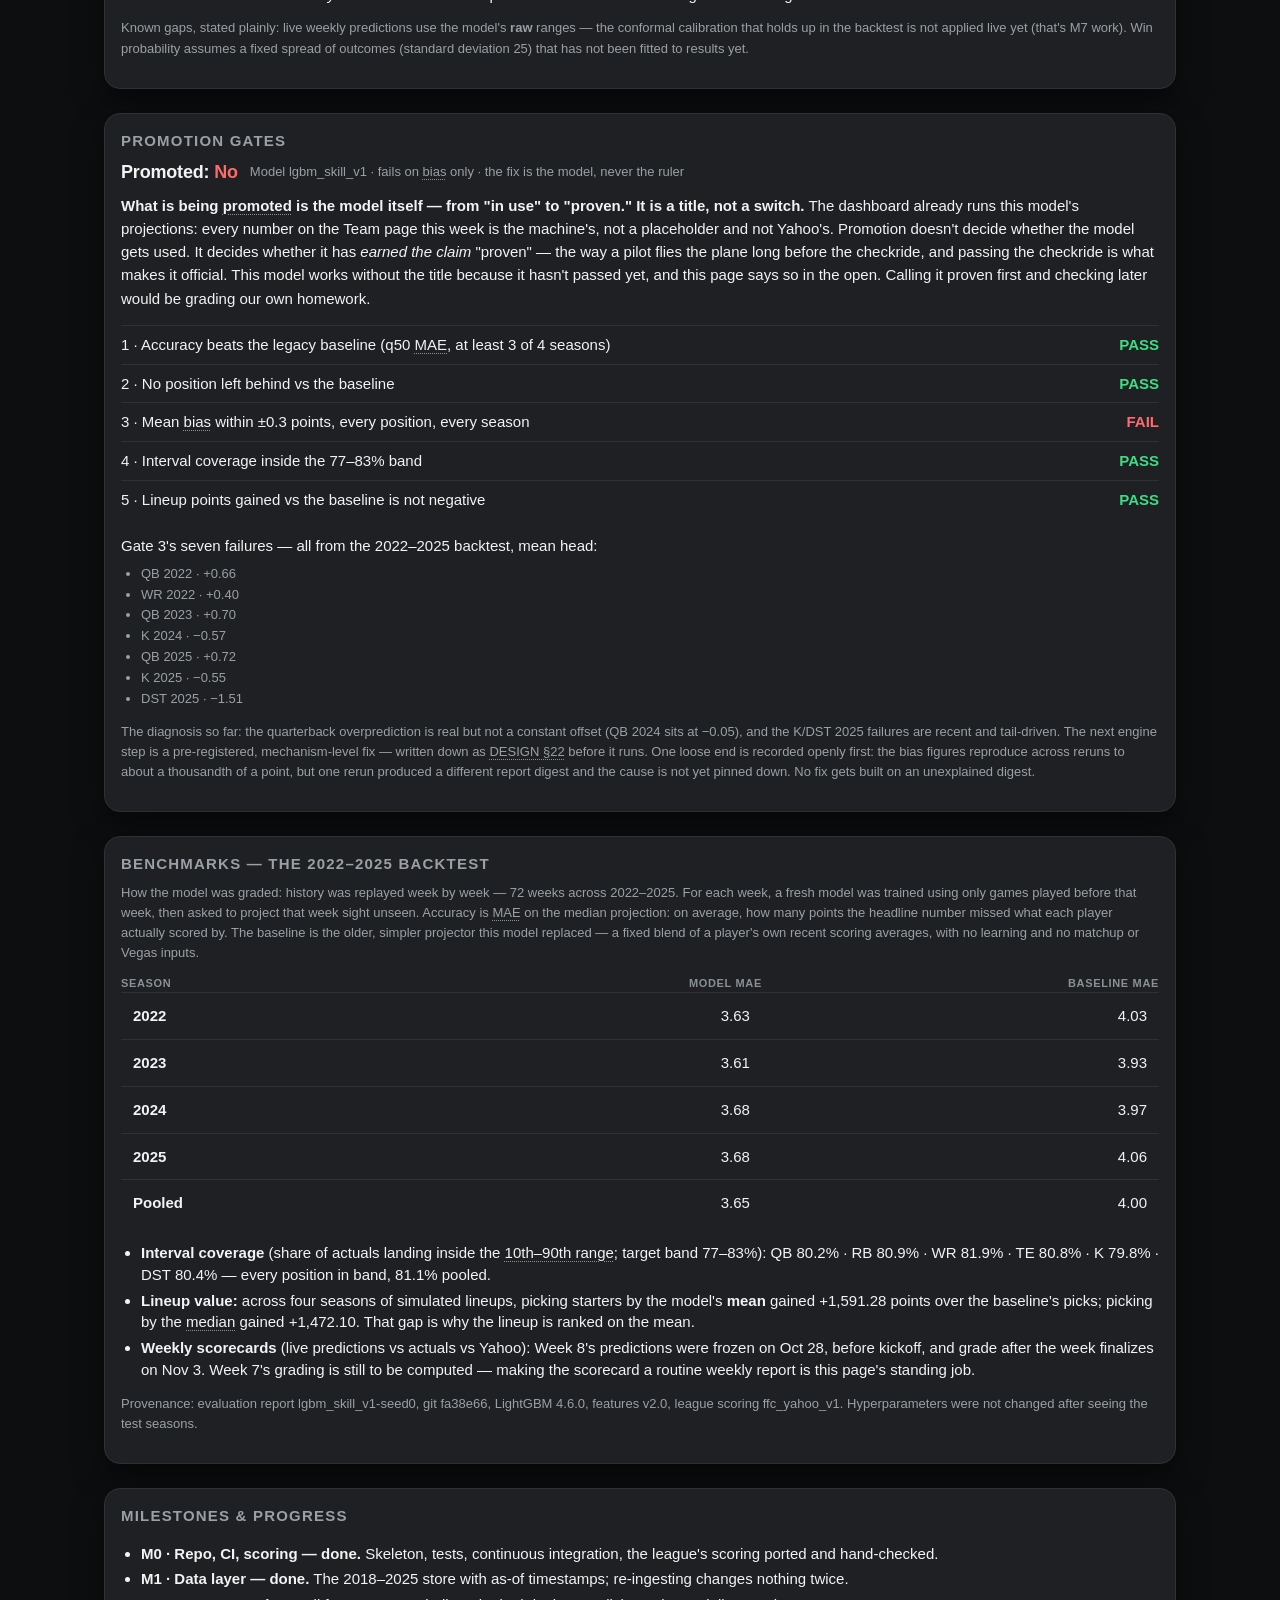
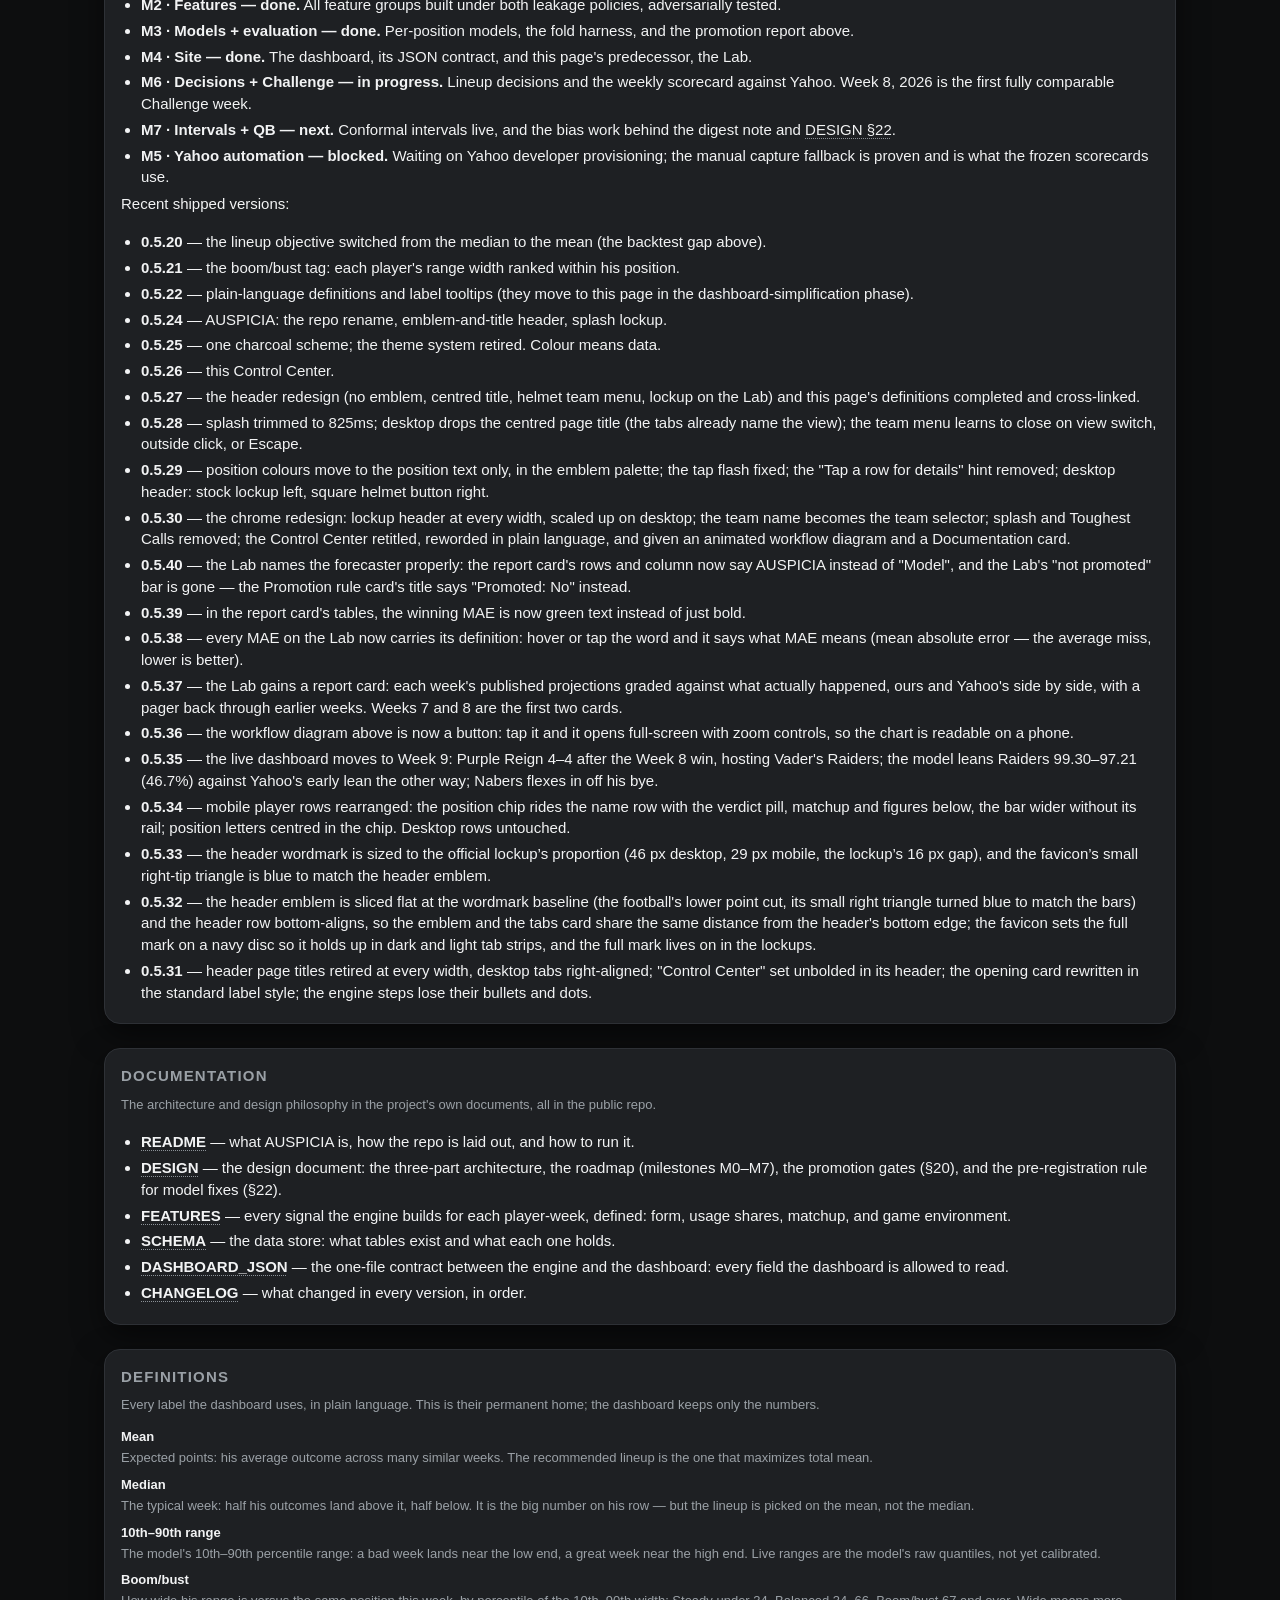
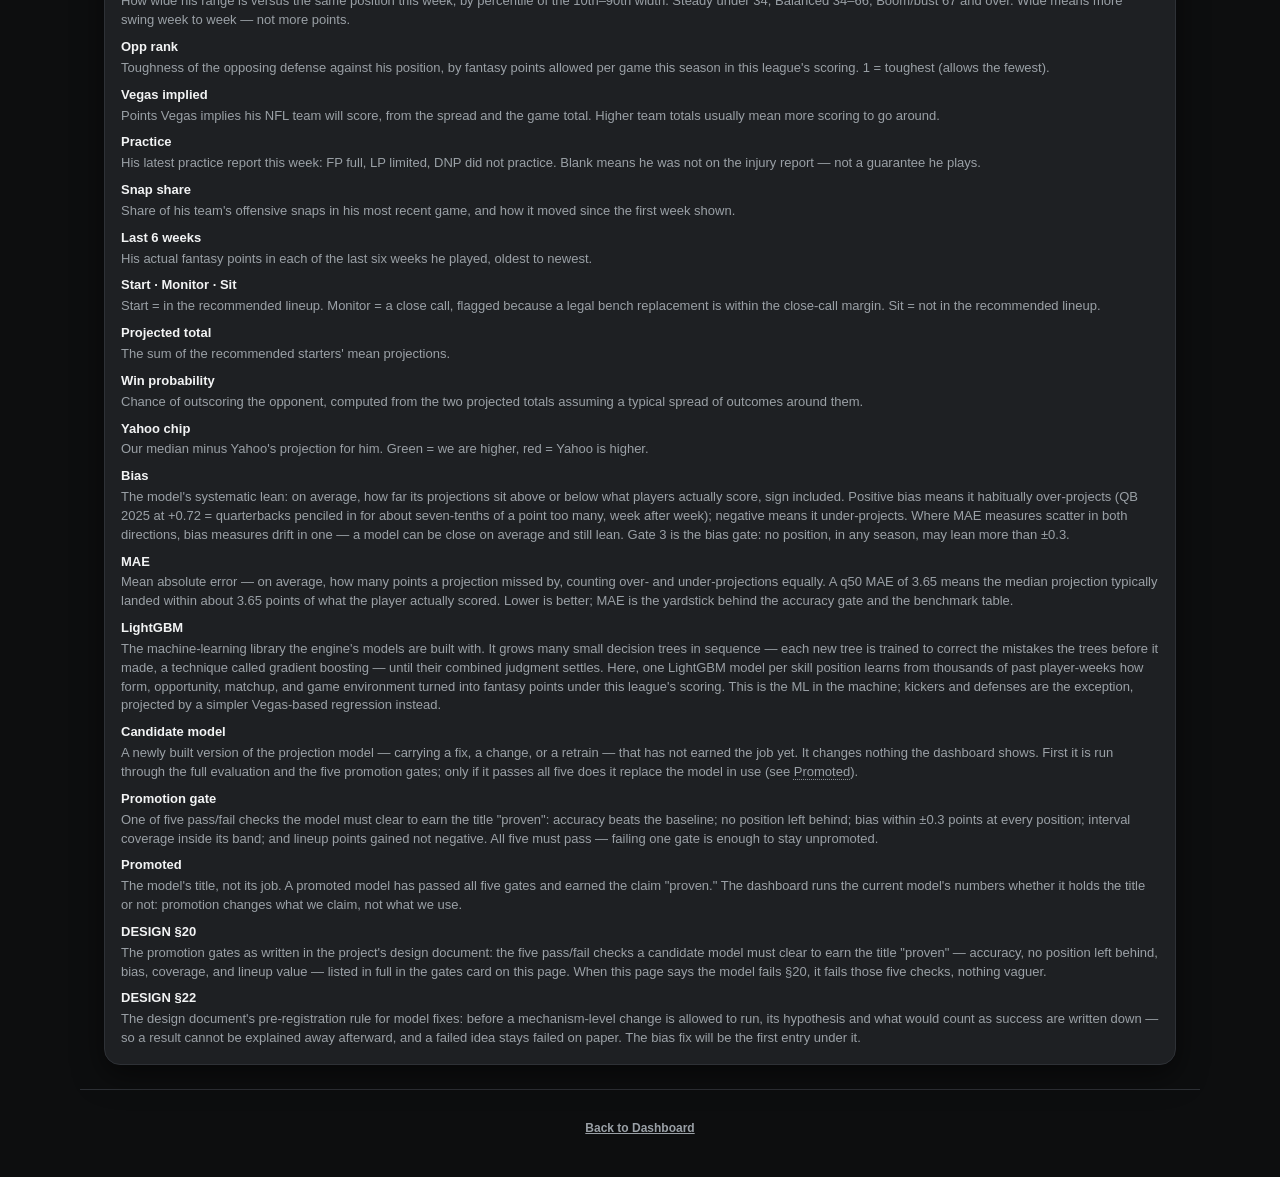
==== commit 61e98481: "Merge pull request #61 from Jpidge/batch/0540-auspicia-labels Lab: forecaster named AUSPICIA; promot" ====
--- a/site/control.html
+++ b/site/control.html
@@ -174,7 +174,7 @@
           <li><b>0.5.28</b> — splash trimmed to 825ms; desktop drops the centred page title (the tabs already name the view); the team menu learns to close on view switch, outside click, or Escape.</li>
           <li><b>0.5.29</b> — position colours move to the position text only, in the emblem palette; the tap flash fixed; the "Tap a row for details" hint removed; desktop header: stock lockup left, square helmet button right.</li>
           <li><b>0.5.30</b> — the chrome redesign: lockup header at every width, scaled up on desktop; the team name becomes the team selector; splash and Toughest Calls removed; the Control Center retitled, reworded in plain language, and given an animated workflow diagram and a Documentation card.</li>
-          <li><b>0.5.41</b> — player rows, v3: the Yahoo figure now stacks with its difference on phone and desktop alike — Yahoo's number as a smaller version of ours, the difference as plain muted text under it, no pill (a gap between two projections is information, not a verdict).</li>
+          <li><b>0.5.40</b> — the Lab names the forecaster properly: the report card's rows and column now say AUSPICIA instead of "Model", and the Lab's "not promoted" bar is gone — the Promotion rule card's title says "Promoted: No" instead.</li>
           <li><b>0.5.39</b> — in the report card's tables, the winning MAE is now green text instead of just bold.</li>
           <li><b>0.5.38</b> — every MAE on the Lab now carries its definition: hover or tap the word and it says what MAE means (mean absolute error — the average miss, lower is better).</li>
           <li><b>0.5.37</b> — the Lab gains a report card: each week's published projections graded against what actually happened, ours and Yahoo's side by side, with a pager back through earlier weeks. Weeks 7 and 8 are the first two cards.</li>
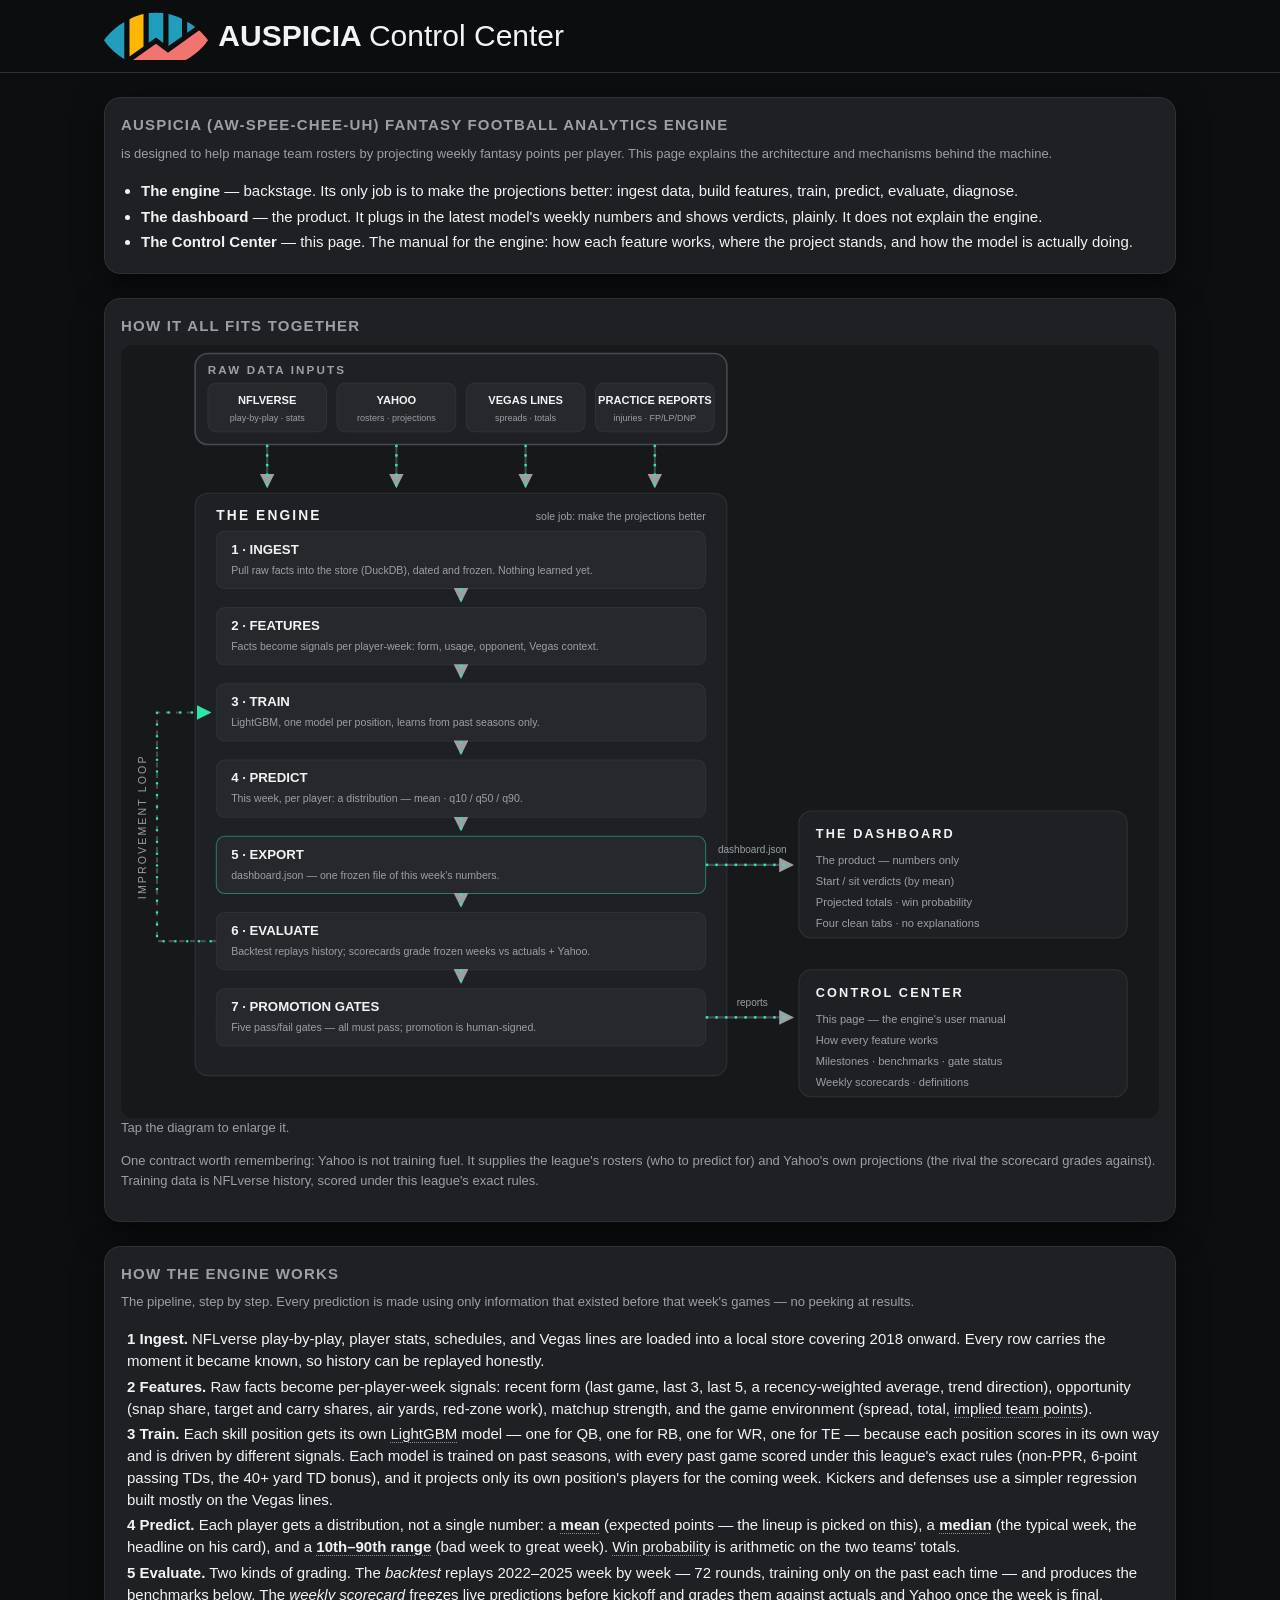
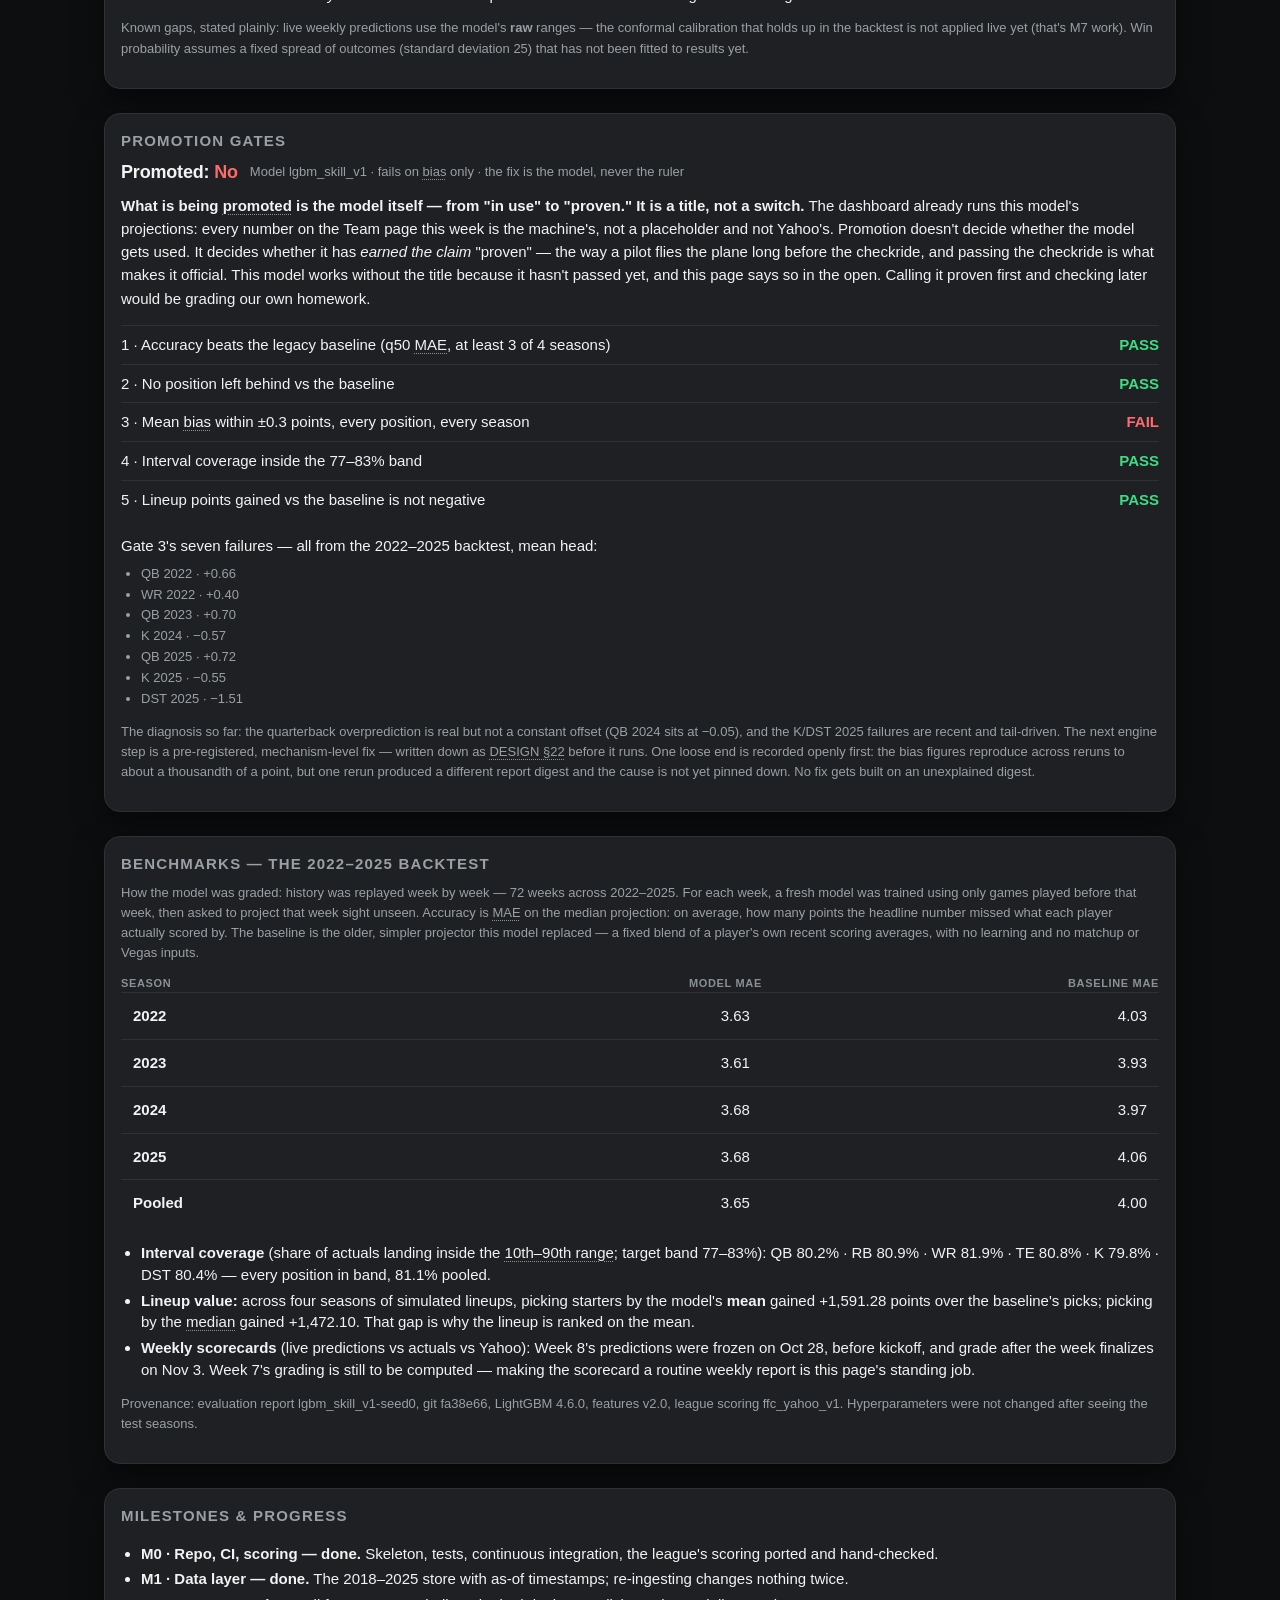
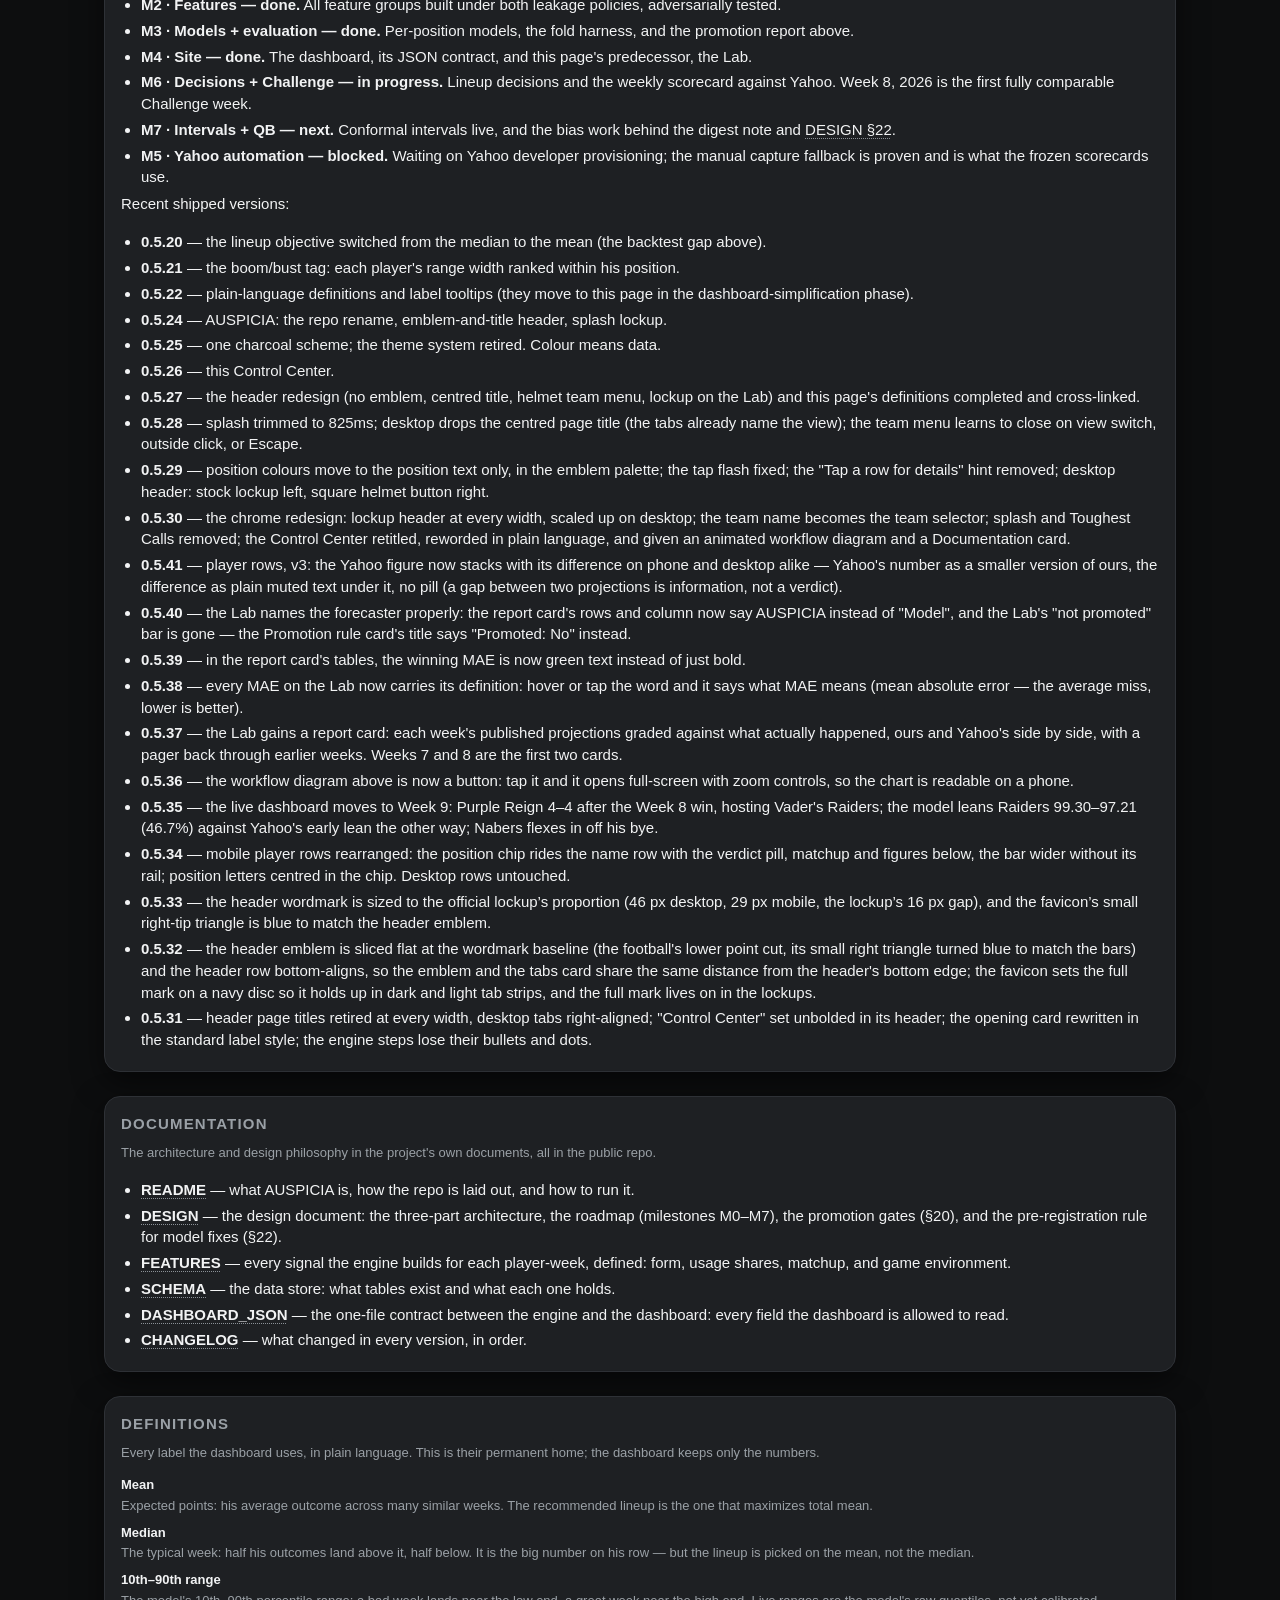
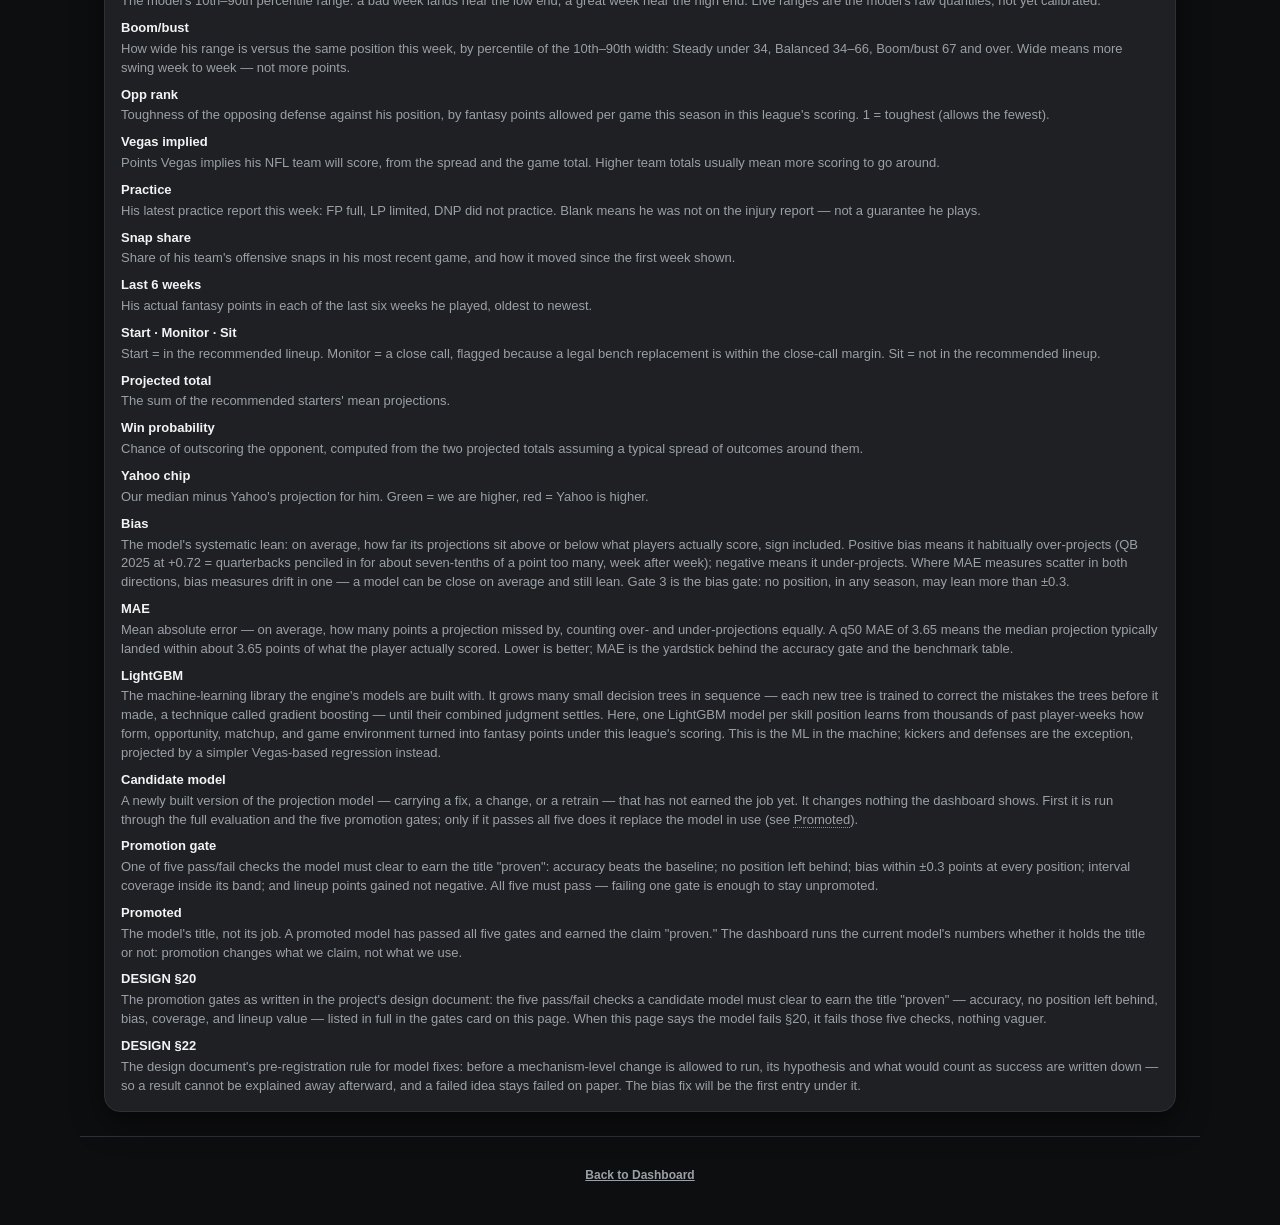
==== commit cdc493a4: "Rebase 0.5.41 onto the 0.5.40 merge" ====
--- a/site/control.html
+++ b/site/control.html
@@ -174,6 +174,7 @@
           <li><b>0.5.28</b> — splash trimmed to 825ms; desktop drops the centred page title (the tabs already name the view); the team menu learns to close on view switch, outside click, or Escape.</li>
           <li><b>0.5.29</b> — position colours move to the position text only, in the emblem palette; the tap flash fixed; the "Tap a row for details" hint removed; desktop header: stock lockup left, square helmet button right.</li>
           <li><b>0.5.30</b> — the chrome redesign: lockup header at every width, scaled up on desktop; the team name becomes the team selector; splash and Toughest Calls removed; the Control Center retitled, reworded in plain language, and given an animated workflow diagram and a Documentation card.</li>
+          <li><b>0.5.41</b> — player rows, v3: the Yahoo figure now stacks with its difference on phone and desktop alike — Yahoo's number as a smaller version of ours, the difference as plain muted text under it, no pill (a gap between two projections is information, not a verdict).</li>
           <li><b>0.5.40</b> — the Lab names the forecaster properly: the report card's rows and column now say AUSPICIA instead of "Model", and the Lab's "not promoted" bar is gone — the Promotion rule card's title says "Promoted: No" instead.</li>
           <li><b>0.5.39</b> — in the report card's tables, the winning MAE is now green text instead of just bold.</li>
           <li><b>0.5.38</b> — every MAE on the Lab now carries its definition: hover or tap the word and it says what MAE means (mean absolute error — the average miss, lower is better).</li>
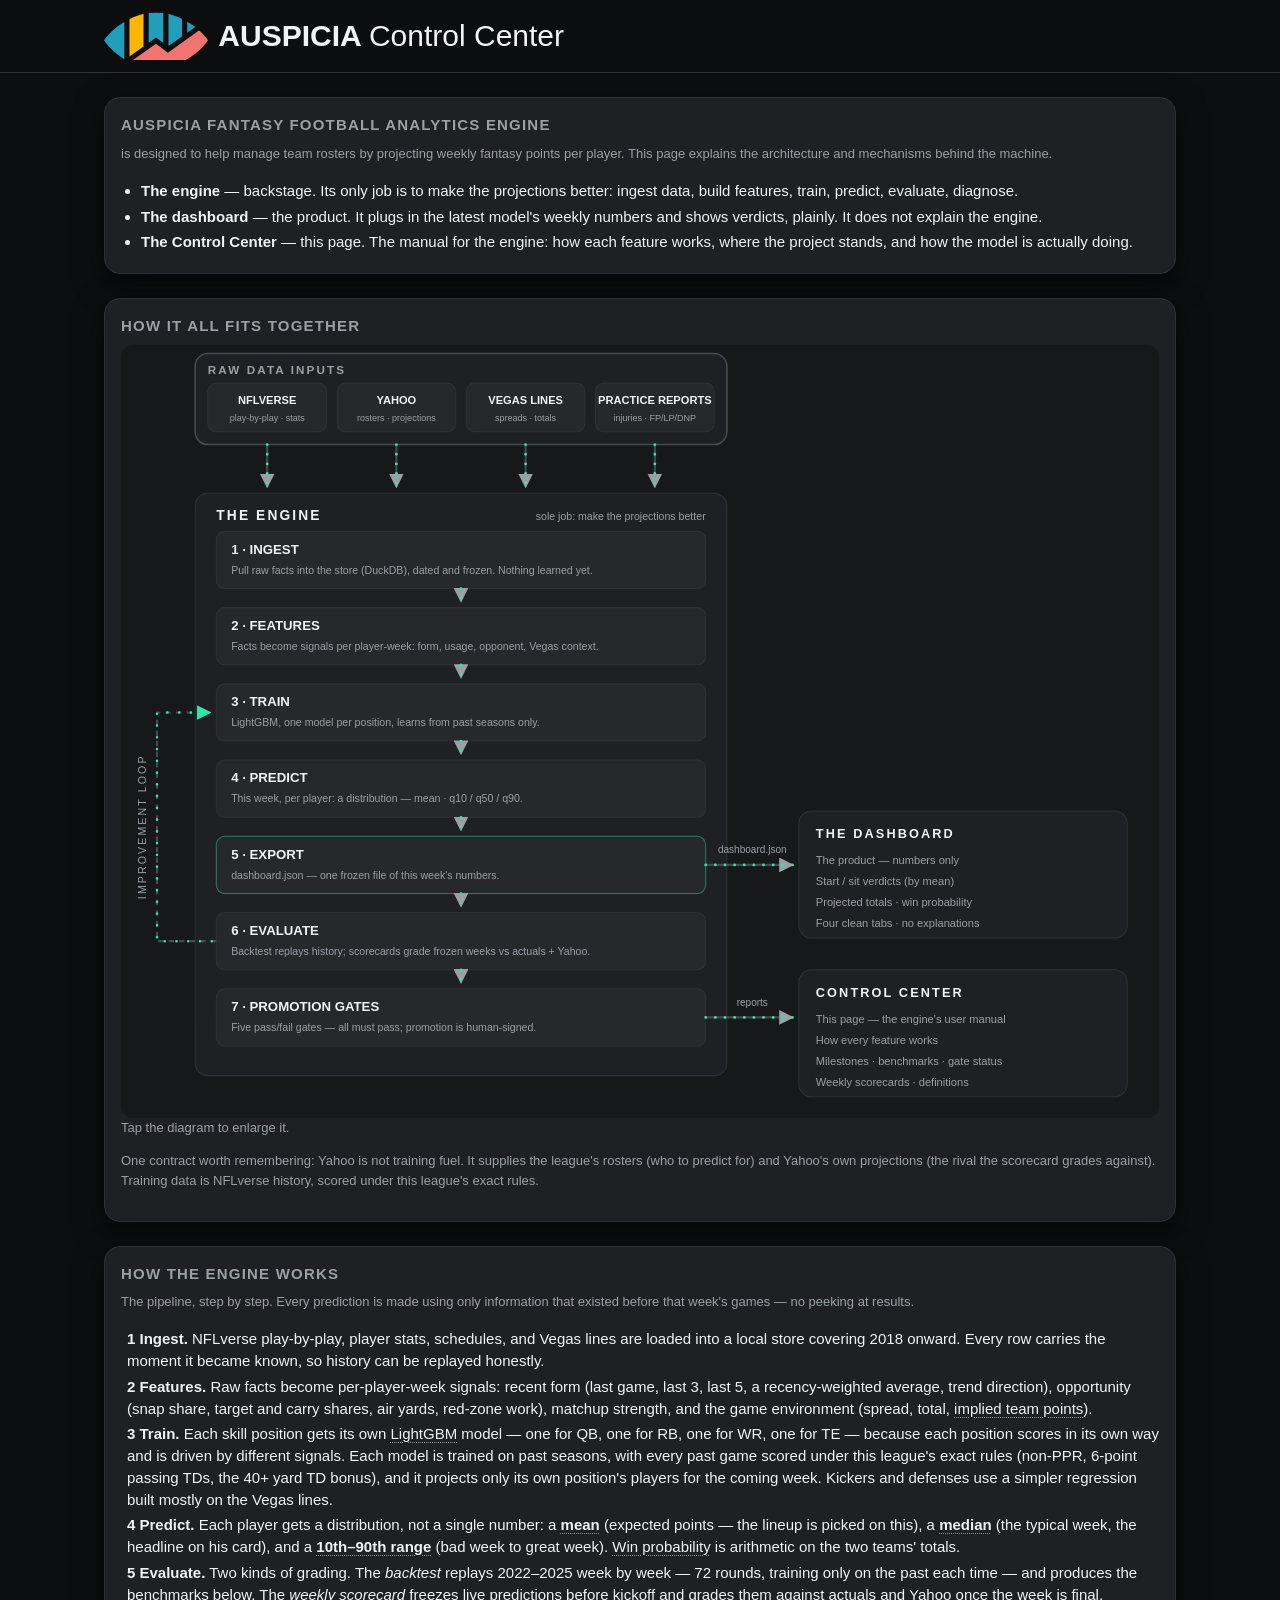
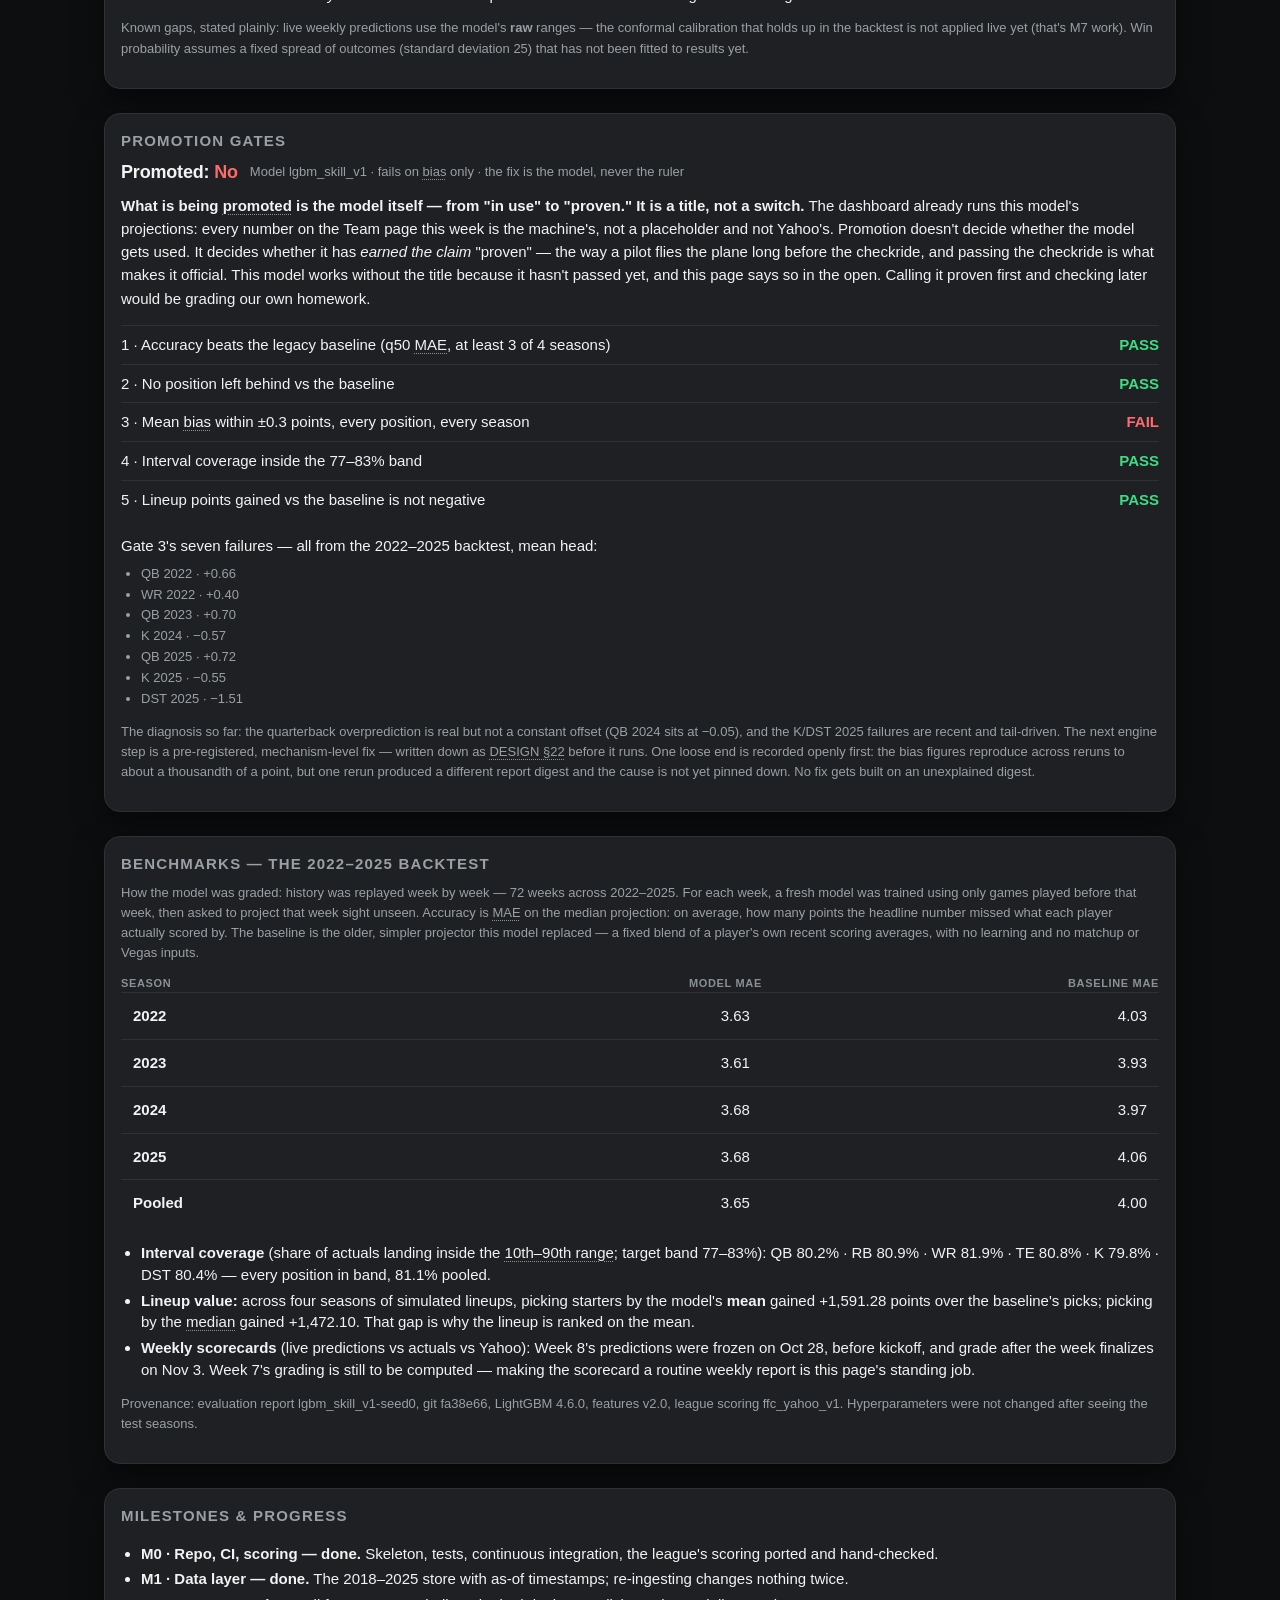
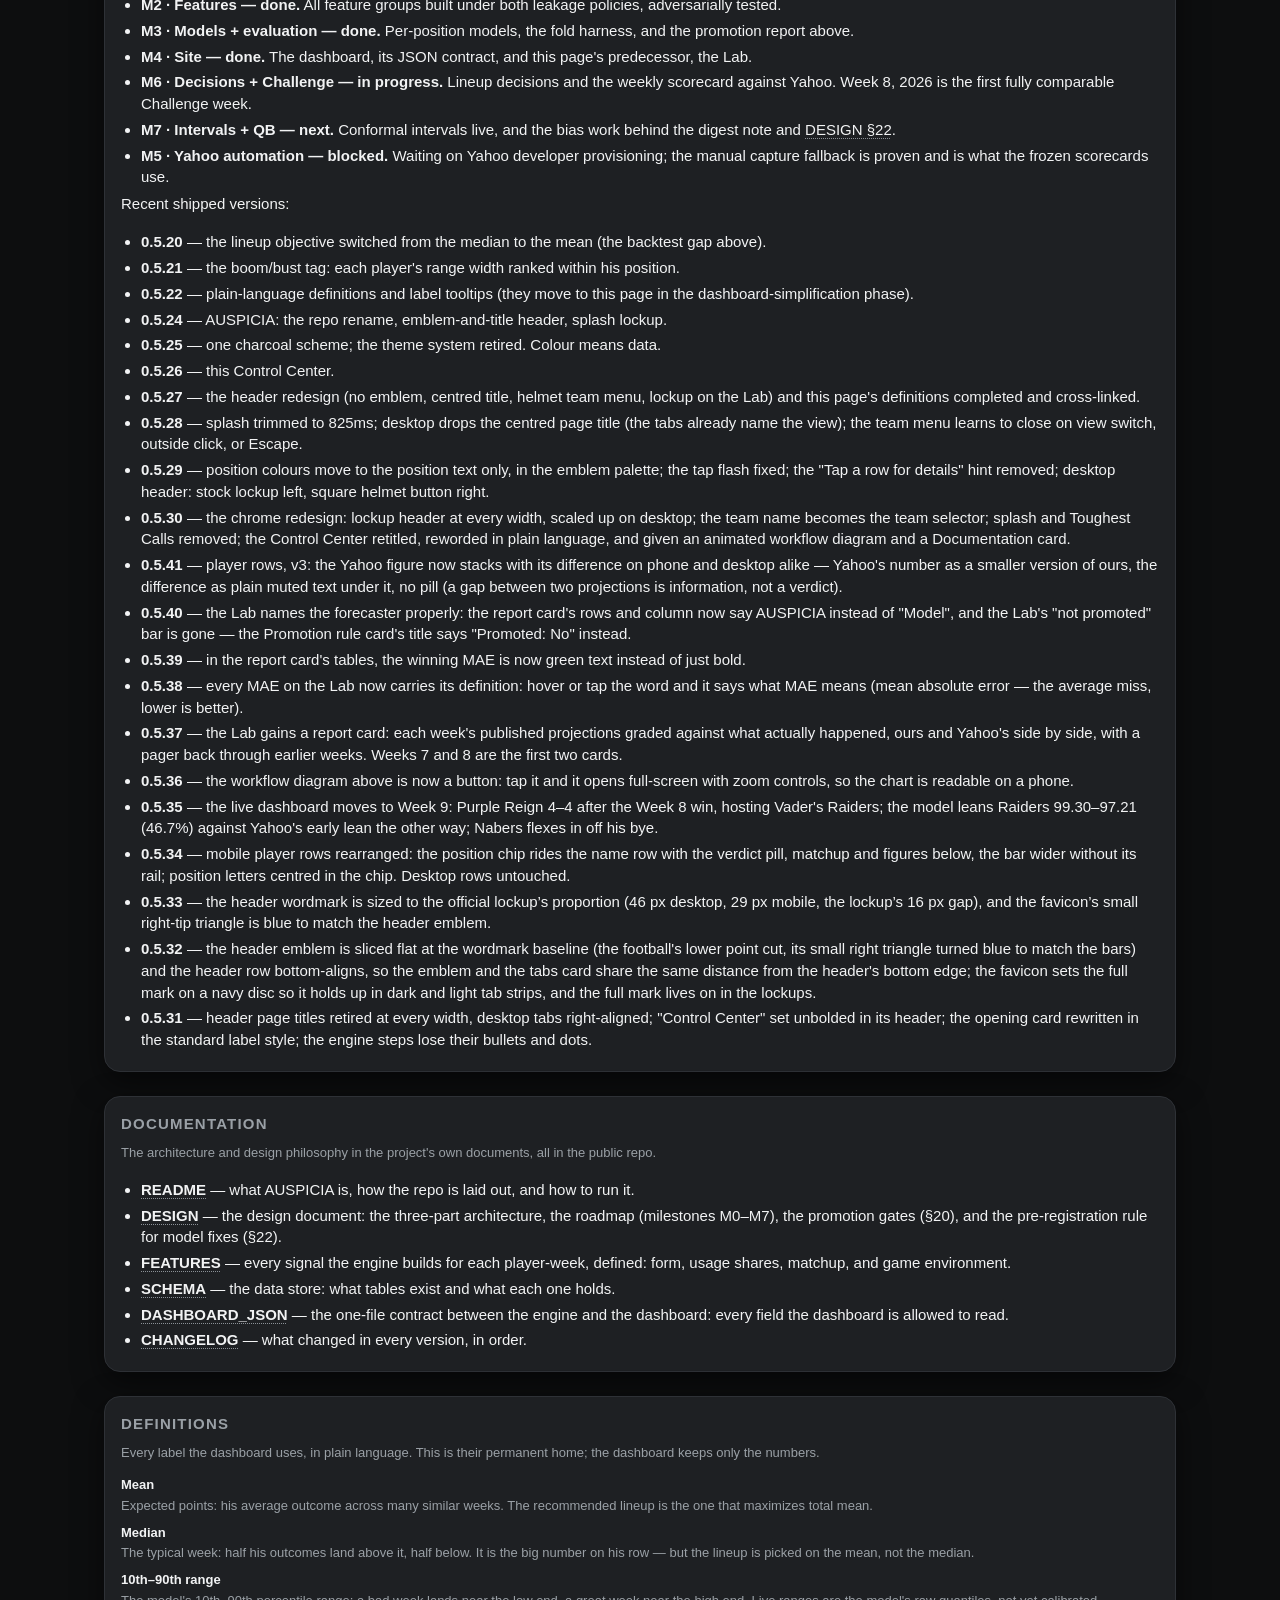
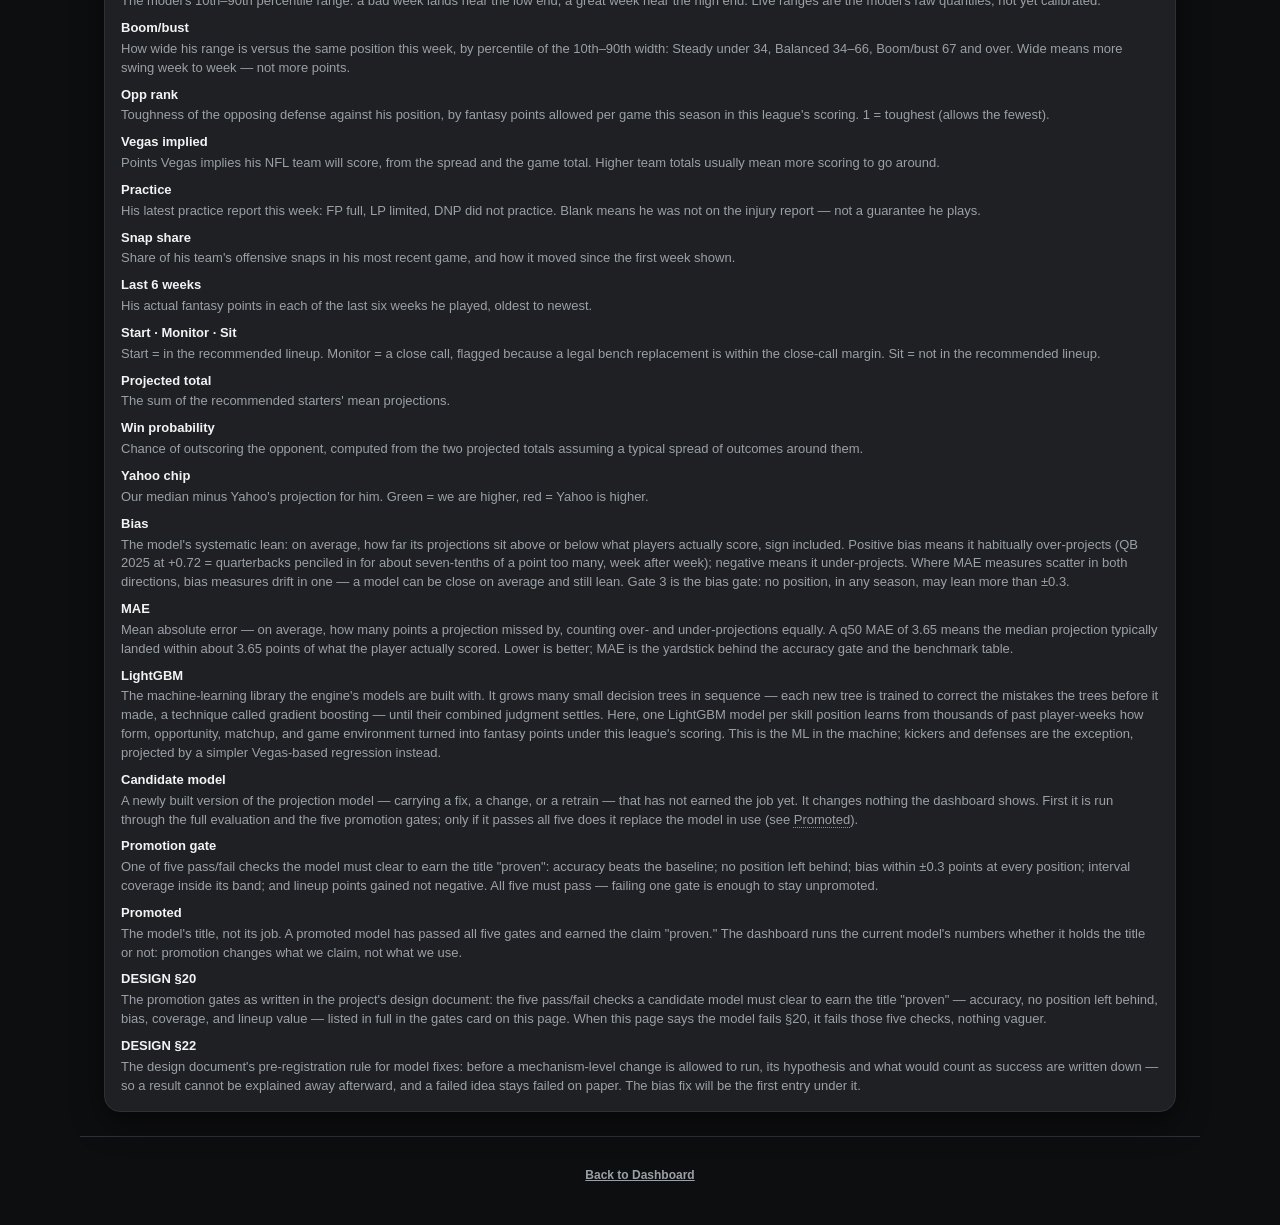
==== commit 440fb46b: "Remove pronunciation guide from AUSPICIA header" ====
--- a/site/control.html
+++ b/site/control.html
@@ -67,7 +67,7 @@
     <div class="stack">
 
       <section class="card" aria-label="What AUSPICIA is">
-        <h2>AUSPICIA (aw-SPEE-chee-uh) fantasy football analytics engine</h2>
+        <h2>AUSPICIA fantasy football analytics engine</h2>
         <p class="sub">is designed to help manage team rosters by projecting weekly fantasy points per player. This page explains the architecture and mechanisms behind the machine.</p>
         <ul class="why">
           <li><b>The engine</b> — backstage. Its only job is to make the projections better: ingest data, build features, train, predict, evaluate, diagnose.</li>
